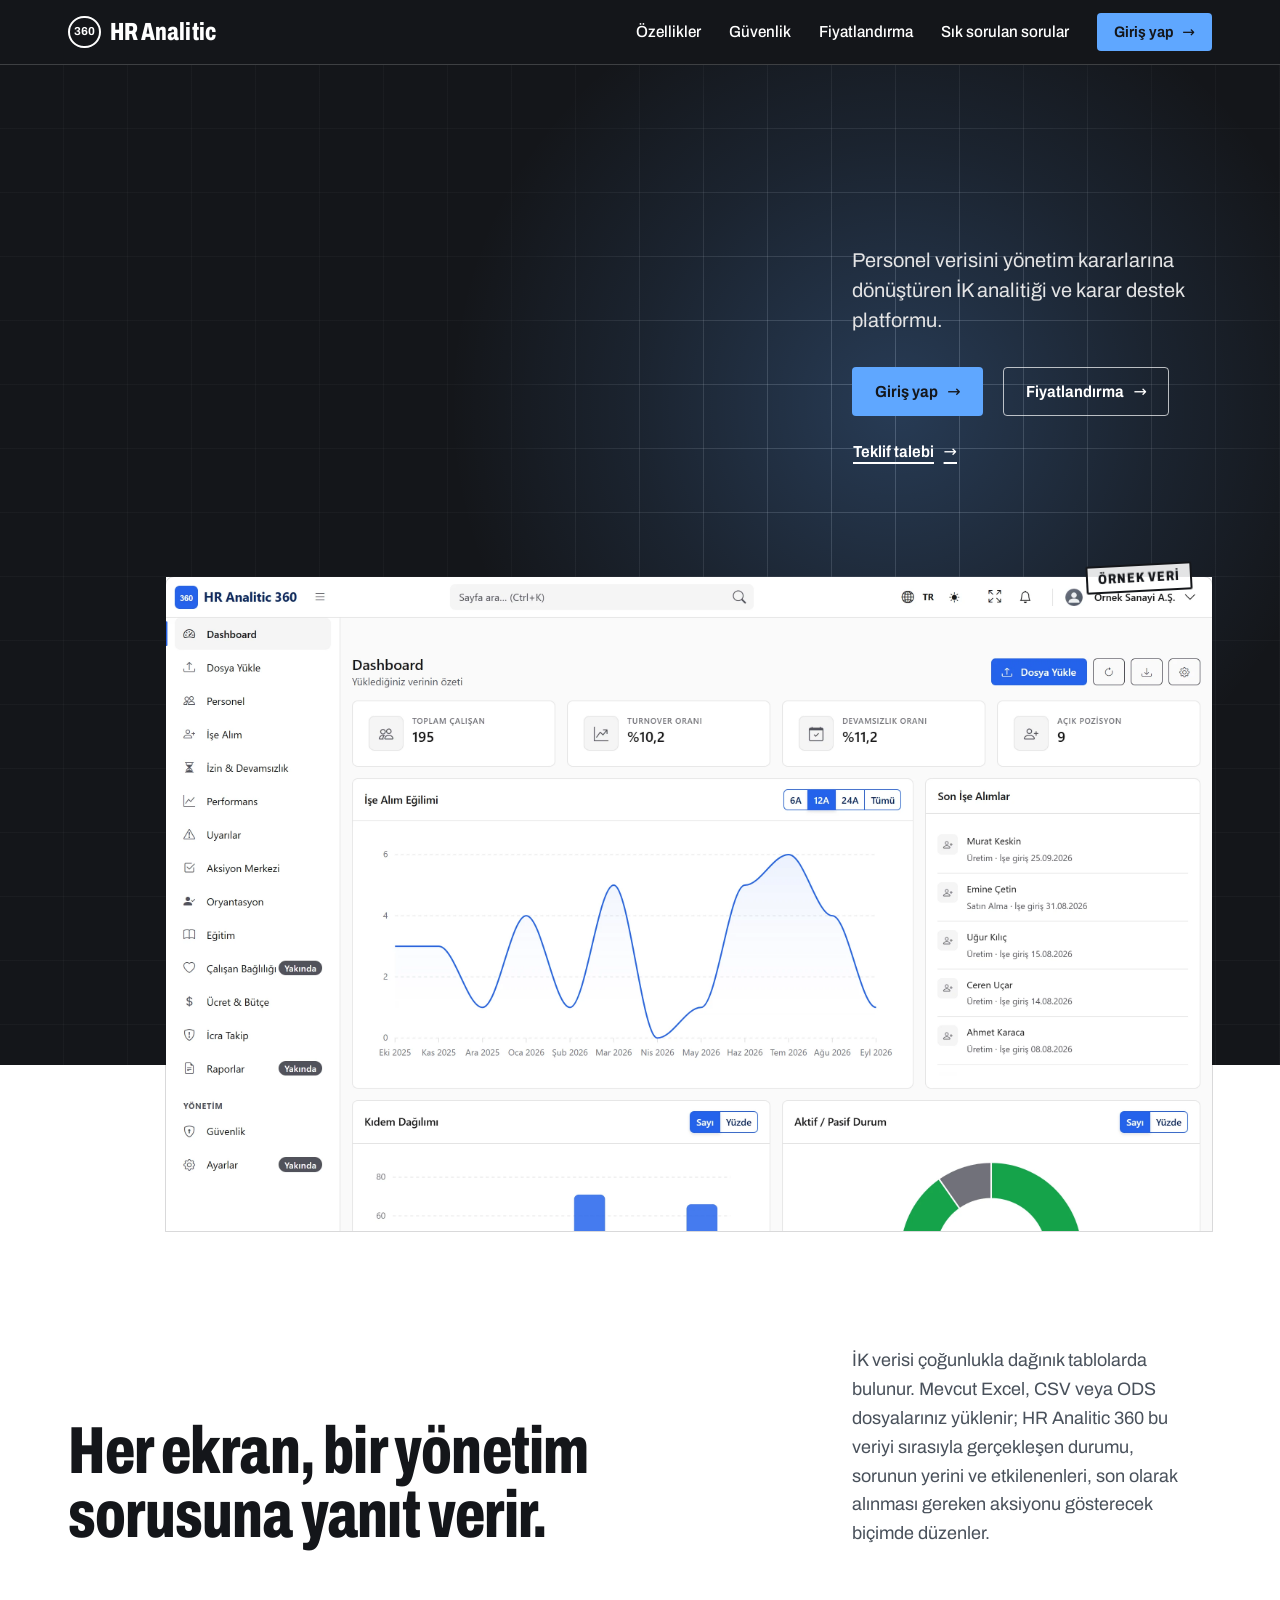
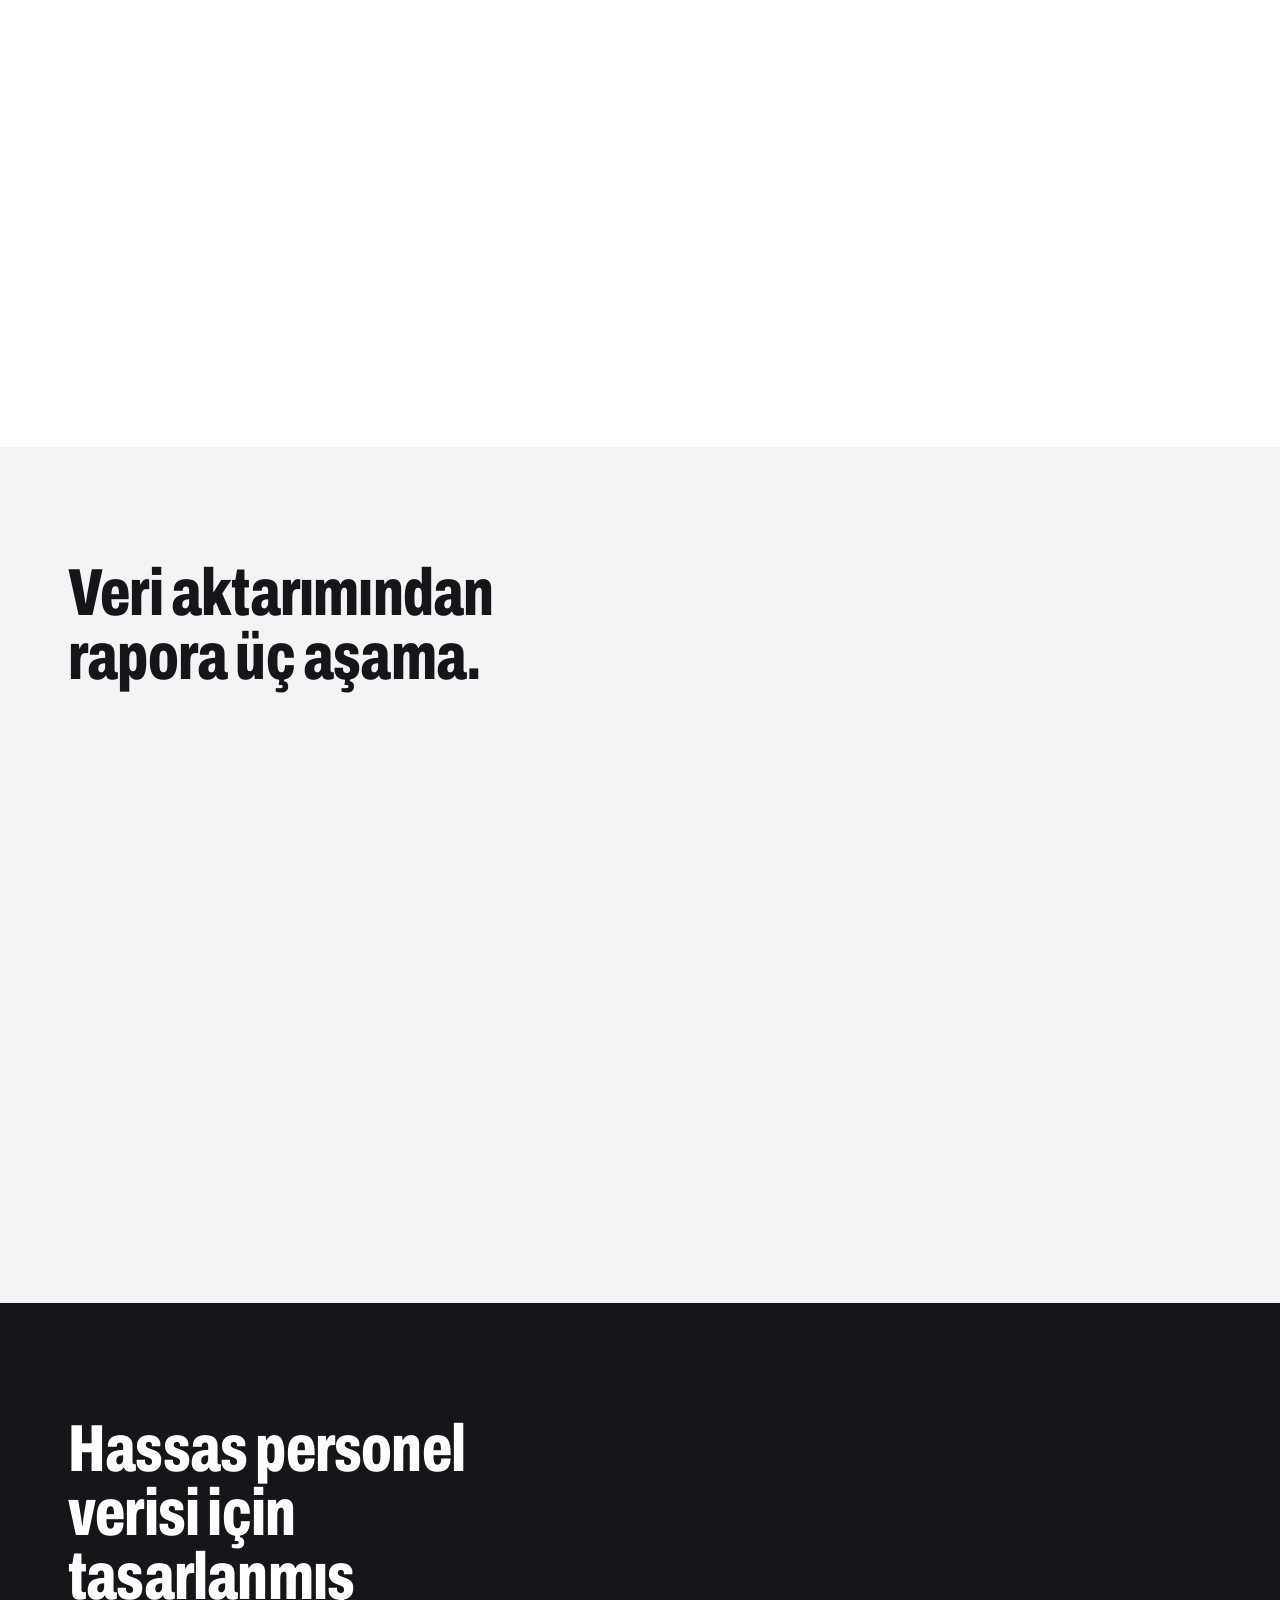
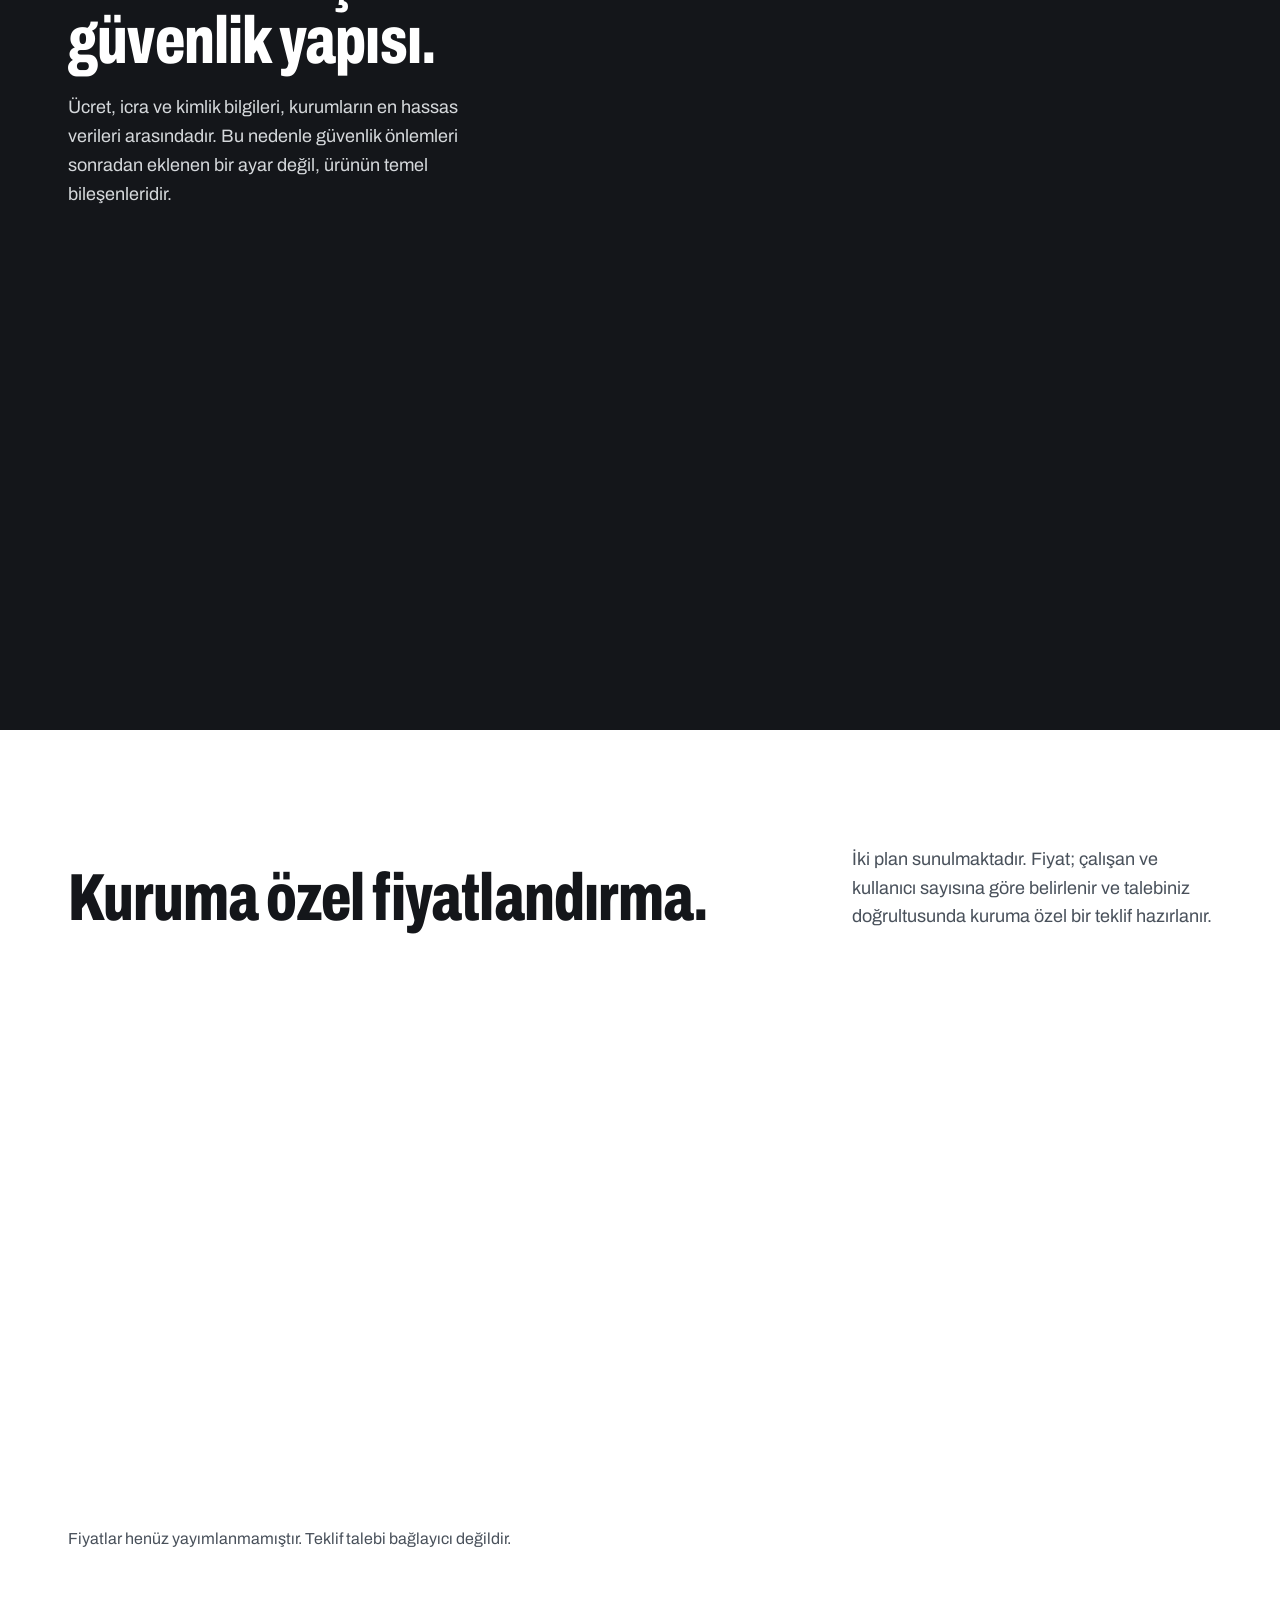
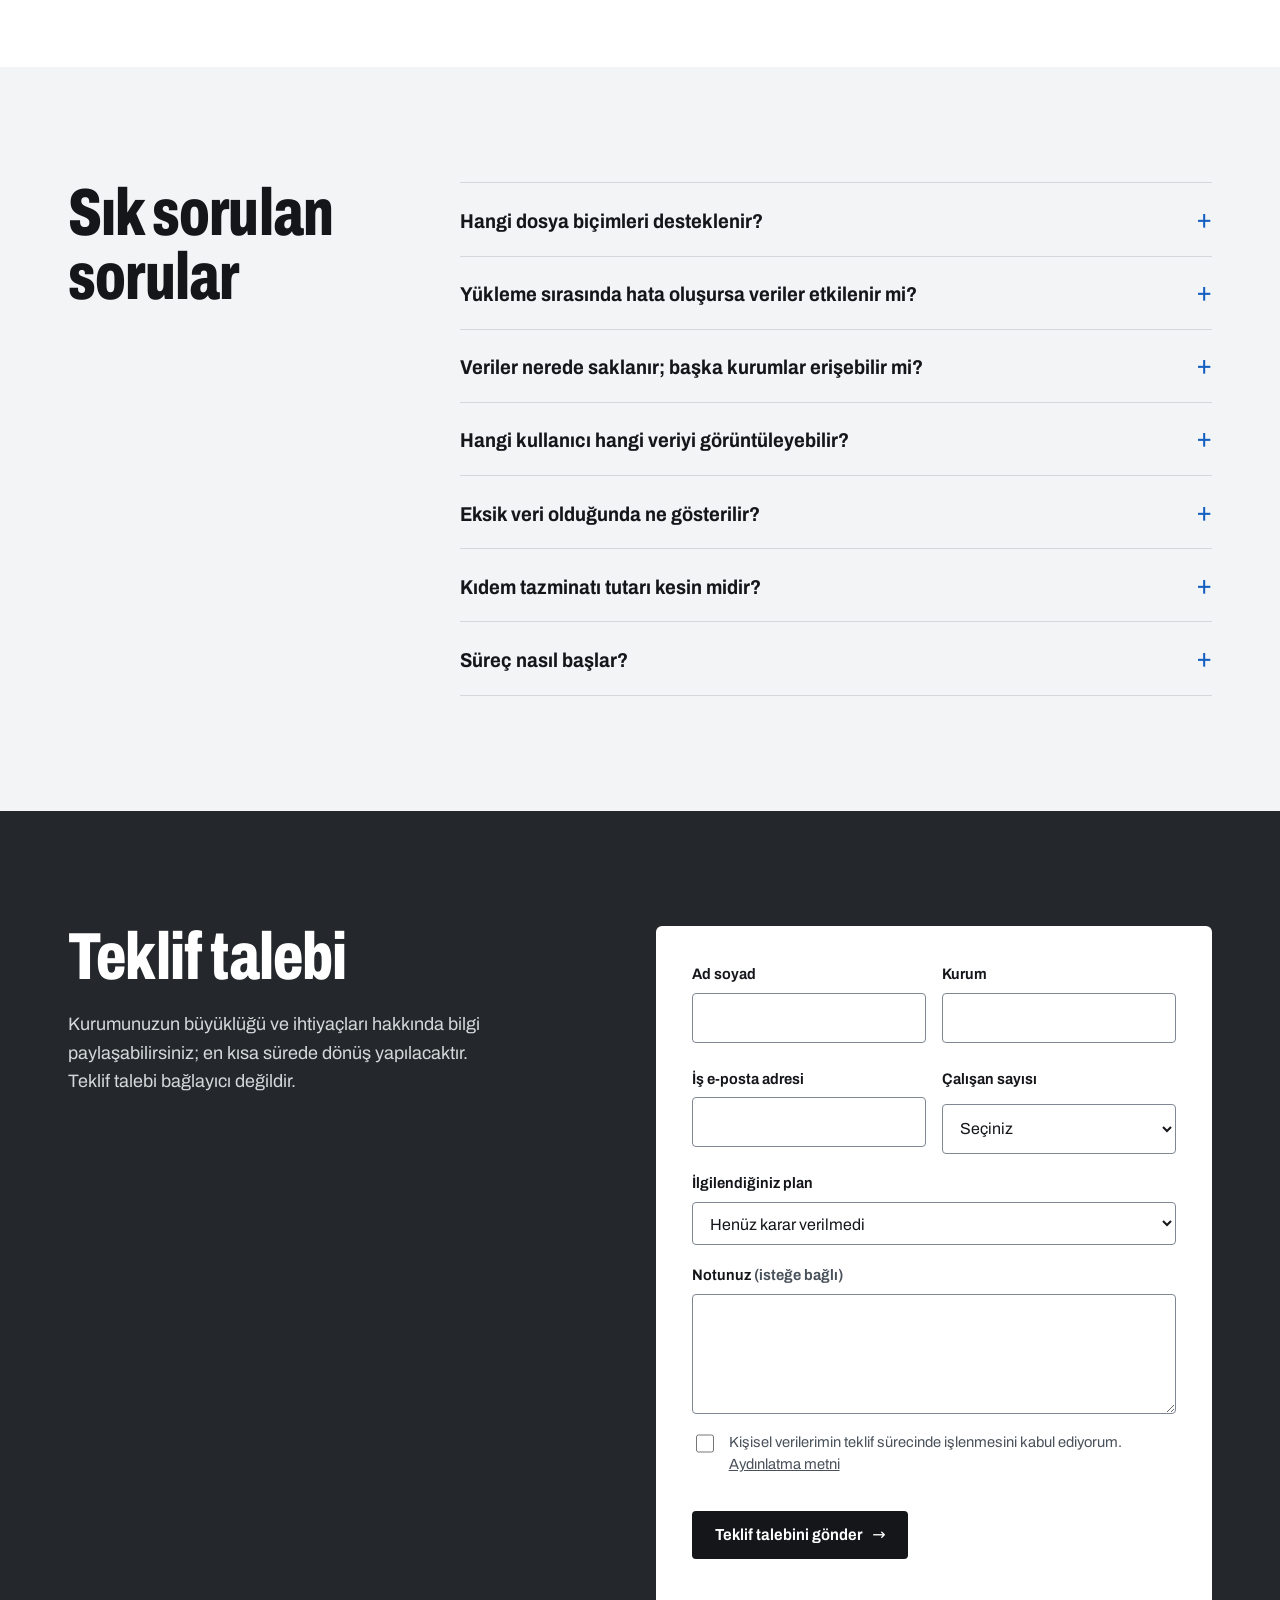
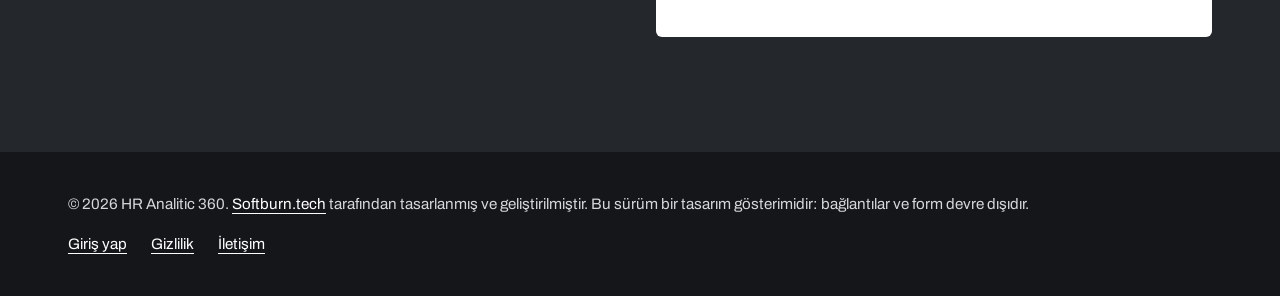
==== index.html @ 42adaefa "HR Analitic 360 landing page — sanitized design demo" ====
<!doctype html>
<html lang="tr">
<head>
<meta charset="utf-8">
<meta name="viewport" content="width=device-width, initial-scale=1">
<meta http-equiv="Content-Security-Policy" content="default-src 'none'; img-src 'self'; font-src 'self'; style-src 'self'; script-src 'self'; connect-src 'none'; form-action 'none'; base-uri 'self'; manifest-src 'self'">
<title>HR Analitic 360 — İK analitiği ve karar destek platformu · Tasarım gösterimi</title>
<meta name="description" content="Personel verisini yönetim kararlarına dönüştüren İK analitiği ve karar destek platformu. Rol bazlı yetkilendirme, denetim kaydı ve Avrupa Birliği'nde veri saklama.">
<meta name="theme-color" content="#14161a">
<meta name="robots" content="noindex">
<link rel="icon" href="favicon.svg" type="image/svg+xml">
<meta property="og:type" content="website">
<meta property="og:locale" content="tr_TR">
<meta property="og:title" content="HR Analitic 360 — İK analitiği ve karar destek platformu">
<meta property="og:description" content="Ne oldu? Sorun nerede? Kimler etkileniyor? Hangi aksiyon? Personel verisi bu dört soruya yanıt veren göstergelere, uyarılara ve aksiyon kayıtlarına dönüşür.">
<meta name="twitter:card" content="summary_large_image">
<link rel="stylesheet" href="css/site.css">
<script src="js/erken.js"></script>
</head>
<body>
<a class="atla" href="#icerik">İçeriğe geç</a>

<header class="ust">
  <div class="kap">
    <a class="marka" href="#" aria-label="HR Analitic 360, sayfanın başı"><span class="marka-halka" aria-hidden="true">360</span>HR Analitic</a>
    <button class="menu-dugme" type="button" aria-expanded="false" aria-controls="menu">Menü</button>
    <nav class="menu" id="menu" aria-label="Ana gezinme">
      <a href="#sorular">Özellikler</a>
      <a href="#guvenlik">Güvenlik</a>
      <a href="#fiyatlandirma">Fiyatlandırma</a>
      <a href="#sss">Sık sorulan sorular</a>
      <a class="dugme dugme--mavi" href="#">Giriş yap</a>
    </nav>
  </div>
</header>

<main id="icerik">

  <section class="kahraman" aria-labelledby="h1">
    <div class="arka" aria-hidden="true"><span class="arka-izgara"></span><span class="arka-izgara-isik"></span><span class="arka-isik"></span></div>
    <div class="kap kahraman-izgara">
      <h1 id="h1">
        <span class="h1-satir">Ne oldu?</span>
        <span class="h1-satir">Sorun nerede?</span>
        <span class="h1-satir">Kimler etkileniyor?</span>
        <span class="h1-satir">Hangi aksiyon?</span>
      </h1>
      <div class="kahraman-yan">
        <p>Personel verisini yönetim kararlarına dönüştüren İK analitiği ve karar destek platformu.</p>
        <div class="dugmeler">
          <a class="dugme dugme--mavi" href="#">Giriş yap</a>
          <a class="dugme dugme--cizgi-beyaz" href="#fiyatlandirma">Fiyatlandırma</a>
          <a class="dugme dugme--duz" href="#iletisim">Teklif talebi</a>
        </div>
      </div>
      <figure class="kahraman-ekran">
        <div class="ekran">
          <span class="damga">Örnek veri</span>
          <picture><source media="(max-width: 700px)" srcset="img/dashboard-icerik.webp" width="2400" height="1520"><img src="img/dashboard.webp" width="2880" height="1800" alt="HR Analitic 360 ana pano: toplam çalışan 195, devir oranı yüzde 10,2, devamsızlık oranı yüzde 11,2, açık pozisyon 9; işe alım eğilimi grafiği ve son işe alımlar." fetchpriority="high"></picture>
        </div>
        <figcaption class="gizli">Ürünün gerçek ekranı, kurgusal bir şirkete ait örnek verilerle.</figcaption>
      </figure>
    </div>
  </section>

  <section class="bolum" id="sorular" aria-labelledby="sorular-baslik">
    <div class="kap">
      <div class="giris-izgara">
        <h2 class="baslik" id="sorular-baslik">Her ekran, bir yönetim sorusuna yanıt verir.</h2>
        <p class="govde soluk">İK verisi çoğunlukla dağınık tablolarda bulunur. Mevcut Excel, CSV veya ODS dosyalarınız yüklenir; HR Analitic 360 bu veriyi sırasıyla gerçekleşen durumu, sorunun yerini ve etkilenenleri, son olarak alınması gereken aksiyonu gösterecek biçimde düzenler.</p>
      </div>

      <article class="soru soru--tam belir">
        <div class="soru-baslik">
          <h3 class="baslik">Ne oldu?</h3>
          <p class="soru-ad">Pano</p>
        </div>
        <p class="govde">Toplam çalışan sayısı, devir hızı, devamsızlık oranı ve açık pozisyonlar tek ekranda izlenir. İşe alım eğilimi, kıdem dağılımı ve aktif–pasif çalışan oranı, yüklenen dosyadan hesaplanır.</p>
        <div class="ekran">
          <span class="damga">Örnek veri</span>
          <img src="img/dashboard-dagilim.webp" width="2400" height="800" alt="Kıdem dağılımı sütun grafiği ve aktif–pasif çalışan oranı halka grafiği." loading="lazy">
        </div>
      </article>

      <article class="soru soru--sag belir">
        <div class="soru-baslik">
          <h3 class="baslik">Sorun nerede?</h3>
          <p class="soru-ad">Uyarılar</p>
        </div>
        <p class="govde">Deneme süresi bitişleri, sözleşme ve çalışma izni tarihleri, eğitim ve sertifika geçerlilikleri, yüksek izin bakiyesi ve yüksek devamsızlık kontrol edilir. Tanımlı eşiği aşan her durum ayrı bir sayaçta gösterilir.</p>
        <div class="ekran">
          <span class="damga">Örnek veri</span>
          <img src="img/uyarilar-kartlar.webp" width="2400" height="660" alt="Uyarı sayaçları: deneme süresi bitişi 30 gün içinde 4 yaklaşan; yüksek devamsızlık 8 eşiği aşan; yüksek izin bakiyesi 1 eşiği aşan." loading="lazy">
        </div>
      </article>

      <article class="soru soru--tam belir">
        <div class="soru-baslik">
          <h3 class="baslik">Kimler etkileniyor?</h3>
          <p class="soru-ad">Uyarı listesi</p>
        </div>
        <p class="govde">Her uyarı; ilgili personel, departman, tarih ve kalan gün bilgisiyle listelenir. Böylece sorun, genel bir orandan çıkarılarak sorumluluk atanabilen somut bir kayda dönüşür.</p>
        <div class="ekran">
          <span class="damga">Örnek veri</span>
          <img src="img/uyarilar-liste.webp" width="2400" height="904" alt="Uyarı listesi: personel, departman, tarih ve kalan gün; her satırda Aksiyon oluştur düğmesi." loading="lazy">
        </div>
      </article>

      <article class="soru soru--sol belir">
        <div class="soru-baslik">
          <h3 class="baslik">Hangi aksiyon?</h3>
          <p class="soru-ad">Aksiyon Merkezi</p>
        </div>
        <p class="govde">Uyarılardan aksiyon kaydı oluşturulur; sorumlu, termin ve durum atanır. Kayıtlar silinmez, kapanış notuyla tamamlanır; böylece her karar izlenebilir kalır.</p>
        <div class="ekran">
          <span class="damga">Örnek veri</span>
          <img src="img/aksiyonlar-icerik.webp" width="2400" height="1120" alt="Aksiyon Merkezi: sorumlusu ve termini belirlenmiş aksiyonlar; Başla, Kapat ve Düzenle düğmeleri." loading="lazy">
        </div>
      </article>

      <div class="digerler">
        <article class="diger belir">
          <div class="ekran">
            <span class="damga">Örnek veri</span>
            <img src="img/ise-alim-dar.webp" width="1640" height="1320" alt="İşe Alım ekranı: açık pozisyonlar, departman, lokasyon, talep tarihi, kişi sayısı ve durum." loading="lazy">
          </div>
          <h3 class="baslik">İşe alım</h3>
          <p class="govde">Açık pozisyonlar, talep tarihleri ve durumları ile kaynaklara göre aday dönüşüm oranları izlenir.</p>
        </article>
        <article class="diger belir">
          <div class="ekran">
            <span class="damga">Örnek veri</span>
            <img src="img/butce-dar.webp" width="1640" height="1600" alt="Ücret ve Bütçe ekranı: kapsanan personel, toplam brüt ücret, toplam işveren maliyeti ve ortalama brüt ücret; departman kırılımı." loading="lazy">
          </div>
          <h3 class="baslik">Ücret ve bütçe</h3>
          <p class="govde">Toplam brüt ücret, işveren maliyeti ve departman kırılımı raporlanır. Kıdem tazminatı yükümlülüğü, kullanıcı tarafından girilen tavana göre hesaplanır; sistem bu değeri kendiliğinden varsaymaz. Erişim yalnızca yetkili rollere açıktır.</p>
        </article>
      </div>
      <p class="liste-satir liste-satir--alt belir">İzin ve devamsızlık, performans, oryantasyon, eğitim ve icra takibi modülleri de aynı veri kümesini kullanır.</p>
    </div>
  </section>

  <section class="bolum bolum--yuzey" aria-labelledby="adimlar-baslik">
    <div class="kap">
      <div class="giris-izgara">
        <h2 class="baslik" id="adimlar-baslik">Veri aktarımından rapora üç aşama.</h2>
      </div>
      <ol class="adimlar">
        <li class="adim belir"><h3>Yükleme</h3><p>Excel, CSV veya ODS biçimindeki personel dosyası yüklenir. Sütun adlarının ürün şablonuyla birebir aynı olması gerekmez.</p></li>
        <li class="adim belir"><h3>Eşleştirme</h3><p>Tanınmayan sütunlar bir kez eşleştirilir. Eşleştirme kaydedilir ve sonraki yüklemelerde otomatik olarak uygulanır.</p></li>
        <li class="adim belir"><h3>Raporlama</h3><p>Göstergeler, uyarılar ve aksiyon listesi oluşur. Eksik veri tahmin edilmez; ilgili alanda “Veri yetersiz” ifadesi görüntülenir.</p></li>
      </ol>
      <p class="soz belir"><strong>Veri bütünlüğü.</strong> Okunamayan hiçbir değer sessizce atılmaz; tümü yükleme raporunda listelenir. Kayıt tek işlemde yapılır; bir hata oluşursa mevcut veri değişmeden kalır.</p>
    </div>
  </section>

  <section class="bolum bolum--koyu" id="guvenlik" aria-labelledby="guvenlik-baslik">
    <div class="kap guvenlik-izgara">
      <div class="metin">
        <h2 class="baslik" id="guvenlik-baslik">Hassas personel verisi için tasarlanmış güvenlik yapısı.</h2>
        <p>Ücret, icra ve kimlik bilgileri, kurumların en hassas verileri arasındadır. Bu nedenle güvenlik önlemleri sonradan eklenen bir ayar değil, ürünün temel bileşenleridir.</p>
      </div>
      <dl class="ozellikler">
        <div class="ozellik belir"><dt>İki aşamalı doğrulama</dt><dd>Kurumsal planda zorunludur; oturum açma işlemi yalnızca parola ile tamamlanamaz.</dd></div>
        <div class="ozellik belir"><dt>Rol bazlı yetkilendirme</dt><dd>Sahip, İK Uzmanı, Bordro, Eğitim ve Özet rolleri tanımlıdır. Ücret ve icra bilgileri yalnızca yetkili rollere gösterilir.</dd></div>
        <div class="ozellik belir"><dt>Denetim kaydı</dt><dd>Hangi kullanıcının hangi veriyi ne zaman görüntülediği veya değiştirdiği kaydedilir. Kayıt yazılamıyorsa veri erişimi sağlanmaz.</dd></div>
        <div class="ozellik belir"><dt>Hassas alanların şifrelenmesi</dt><dd>TC kimlik numarası, telefon, e-posta, özel durum ve çıkış nedeni alanları AES-256 ile şifrelenerek saklanır.</dd></div>
        <div class="ozellik belir"><dt>Kurumlar arası yalıtım</dt><dd>Veritabanı, satır düzeyinde erişim denetimi uygular; her kurum yalnızca kendi verisine erişebilir.</dd></div>
        <div class="ozellik belir"><dt>Oturum yönetimi</dt><dd>Etkin olmayan oturumlar otomatik olarak kapatılır (Kurumsal planda 30 dakika). Açık oturumlar kullanıcı tarafından görüntülenebilir ve sonlandırılabilir.</dd></div>
        <div class="ozellik belir"><dt>Veri konumu</dt><dd>Veriler Avrupa Birliği sınırları içinde, İrlanda’daki bir veri merkezinde saklanır.</dd></div>
      </dl>
    </div>
  </section>

  <section class="bolum" id="fiyatlandirma" aria-labelledby="fiyat-baslik">
    <div class="kap">
      <div class="giris-izgara">
        <h2 class="baslik" id="fiyat-baslik">Kuruma özel fiyatlandırma.</h2>
        <p class="govde soluk">İki plan sunulmaktadır. Fiyat; çalışan ve kullanıcı sayısına göre belirlenir ve talebiniz doğrultusunda kuruma özel bir teklif hazırlanır.</p>
      </div>
      <div class="planlar">
        <article class="plan plan--solo belir">
          <h3>Solo</h3>
          <p class="plan-not">Tek İK uzmanı ve küçük ekipler için.</p>
          <ul class="plan-liste">
            <li>Tüm analiz ekranları ve erken uyarılar</li>
            <li>Excel, CSV ve ODS ile veri yükleme; sütun eşleştirmelerinin hatırlanması</li>
            <li>Aksiyon Merkezi</li>
            <li>Rol ayrımı gerektirmeyen küçük ekipler için basit kurulum</li>
          </ul>
          <a class="dugme dugme--cizgi" href="#iletisim" data-plan="Solo">Solo için teklif talebi</a>
        </article>
        <article class="plan plan--kurumsal belir">
          <h3>Kurumsal</h3>
          <p class="plan-not">Yetkilendirme ve denetim gerektiren kurumlar için.</p>
          <ul class="plan-liste">
            <li>Solo plandaki tüm özellikler</li>
            <li>Zorunlu iki aşamalı doğrulama</li>
            <li>Rol bazlı erişim; ücret ve icra verilerinin yalnızca yetkili rollere açılması</li>
            <li>Denetim kaydının görüntülenmesi ve saklanması</li>
            <li>Kısa oturum süresi: 30 dakika işlem yapılmazsa oturum kapanır</li>
          </ul>
          <p class="plan-ayrim">Hassas verilerle çalışan İK, bordro ve yönetim ekipleri için önerilir.</p>
          <a class="dugme dugme--mavi" href="#iletisim" data-plan="Kurumsal">Kurumsal için teklif talebi</a>
        </article>
      </div>
      <p class="fiyat-not">Fiyatlar henüz yayımlanmamıştır. Teklif talebi bağlayıcı değildir.</p>
    </div>
  </section>

  <section class="bolum bolum--yuzey bolum--sss" id="sss" aria-labelledby="sss-baslik">
    <div class="kap">
      <div class="giris-izgara">
        <h2 class="baslik" id="sss-baslik">Sık sorulan sorular</h2>
      </div>
      <div class="sss">
        <details><summary>Hangi dosya biçimleri desteklenir?</summary><div><p>Excel (.xlsx, .xls), CSV ve ODS biçimleri desteklenir. Sütun adları ürün şablonundan farklı olabilir; tanınmayan sütunlar eşleştirme ekranında bir kez bağlanır ve sonraki yüklemelerde hatırlanır.</p></div></details>
        <details><summary>Yükleme sırasında hata oluşursa veriler etkilenir mi?</summary><div><p>Hayır. Kayıt tek işlemde yapılır; hata oluşursa kurumunuzun mevcut verisi değişmeden kalır. Okunamayan veya hatalı değerler sessizce atılmaz, yükleme raporunda listelenir.</p></div></details>
        <details><summary>Veriler nerede saklanır; başka kurumlar erişebilir mi?</summary><div><p>Veriler Avrupa Birliği’nde, İrlanda’daki bir veri merkezinde saklanır. Veritabanı satır düzeyinde erişim denetimi uygular; her kurum yalnızca kendi kayıtlarına erişebilir.</p></div></details>
        <details><summary>Hangi kullanıcı hangi veriyi görüntüleyebilir?</summary><div><p>Sahip, İK Uzmanı, Bordro, Eğitim ve Özet olmak üzere beş rol tanımlıdır. Ücret ve icra gibi hassas veriler yalnızca yetkili rollere gösterilir. Her görüntüleme ve değişiklik denetim kaydına işlenir.</p></div></details>
        <details><summary>Eksik veri olduğunda ne gösterilir?</summary><div><p>“Veri yetersiz” ifadesi gösterilir. Eksik değerler tahmin edilmez ve sıfır olarak hesaplanmaz; dışarıda kalan kayıtlar ekranda belirtilir.</p></div></details>
        <details><summary>Kıdem tazminatı tutarı kesin midir?</summary><div><p>Hayır. Ücret ve Bütçe ekranındaki kıdem tazminatı yükümlülüğü, kullanıcı tarafından girilen tavana göre hesaplanan potansiyel bir üst sınırdır; gerçek ödeme, ayrılma nedenine bağlıdır. Kesin hesaplama için mali müşavirinize danışılmalıdır.</p></div></details>
        <details><summary>Süreç nasıl başlar?</summary><div><p>Aşağıdaki teklif talebi formu doldurulur ve tarafınıza dönüş yapılır. Mevcut hesabı olan kullanıcılar, sağ üstteki “Giriş yap” bağlantısını kullanabilir.</p></div></details>
      </div>
    </div>
  </section>

  <section class="bolum bolum--iletisim" id="iletisim" aria-labelledby="iletisim-baslik">
    <div class="kap iletisim-izgara">
      <div class="metin">
        <h2 class="baslik" id="iletisim-baslik">Teklif talebi</h2>
        <p>Kurumunuzun büyüklüğü ve ihtiyaçları hakkında bilgi paylaşabilirsiniz; en kısa sürede dönüş yapılacaktır. Teklif talebi bağlayıcı değildir.</p>
      </div>
      <form class="form" id="form" action="#" method="POST" novalidate>
        <div class="alan"><label for="ad">Ad soyad</label><input id="ad" name="Ad soyad" autocomplete="name" required><span class="hata" id="ad-hata" role="alert"></span></div>
        <div class="alan"><label for="sirket">Kurum</label><input id="sirket" name="Kurum" autocomplete="organization" required><span class="hata" id="sirket-hata" role="alert"></span></div>
        <div class="alan"><label for="eposta">İş e-posta adresi</label><input id="eposta" name="E-posta" type="email" autocomplete="email" required><span class="hata" id="eposta-hata" role="alert"></span></div>
        <div class="alan"><label for="sayi">Çalışan sayısı</label>
          <select id="sayi" name="Çalışan sayısı"><option value="">Seçiniz</option><option>1–50</option><option>51–200</option><option>201–500</option><option>500’den fazla</option></select></div>
        <div class="alan alan--tam"><label for="plan">İlgilendiğiniz plan</label>
          <select id="plan" name="Plan"><option>Henüz karar verilmedi</option><option>Solo</option><option>Kurumsal</option></select></div>
        <div class="alan alan--tam"><label for="mesaj">Notunuz <span class="soluk">(isteğe bağlı)</span></label><textarea id="mesaj" name="Not" maxlength="1500"></textarea></div>
        <div class="sahte" aria-hidden="true"><label>Bu alanı boş bırakınız <input name="_honey" tabindex="-1" autocomplete="off"></label></div>
        <label class="onay"><input type="checkbox" id="onay" required><span>Kişisel verilerimin teklif sürecinde işlenmesini kabul ediyorum. <a href="#">Aydınlatma metni</a></span></label>
        <span class="hata hata--tam" id="onay-hata" role="alert"></span>
        <button class="dugme dugme--koyu" type="submit" id="gonder">Teklif talebini gönder</button>
        <p class="form-durum" id="form-durum" role="status" aria-live="polite"></p>
      </form>
    </div>
  </section>
</main>

<footer class="alt">
  <div class="kap">
    <p>© 2026 HR Analitic 360. <a href="https://softburn.tech">Softburn.tech</a> tarafından tasarlanmış ve geliştirilmiştir. Bu sürüm bir tasarım gösterimidir: bağlantılar ve form devre dışıdır.</p>
    <ul>
      <li><a href="#">Giriş yap</a></li>
      <li><a href="#">Gizlilik</a></li>
      <li><a href="#iletisim">İletişim</a></li>
    </ul>
  </div>
</footer>

<script src="js/site.js"></script>
</body>
</html>
---- css/site.css ----
/* HR Analitic 360 — tanıtım sayfası. Tek yazı tipi ailesi (Archivo, genişlik ekseniyle), mühür şarabı + saf beyaz + mürekkep. */

@font-face {
  font-family: 'Archivo';
  src: url('../fonts/archivo-latin-ext-wdth-normal.woff2') format('woff2');
  font-weight: 100 900; font-stretch: 62% 125%; font-display: swap;
  unicode-range: U+0100-02BA, U+02BD-02C5, U+02C7-02CC, U+02CE-02D7, U+02DD-02FF, U+0304, U+0308, U+0329, U+1D00-1DBF, U+1E00-1E9F, U+1EF2-1EFF, U+2020, U+20A0-20AB, U+20AD-20C0, U+2113, U+2C60-2C7F, U+A720-A7FF;
}
@font-face {
  font-family: 'Archivo';
  src: url('../fonts/archivo-latin-wdth-normal.woff2') format('woff2');
  font-weight: 100 900; font-stretch: 62% 125%; font-display: swap;
  unicode-range: U+0000-00FF, U+0131, U+0152-0153, U+02BB-02BC, U+02C6, U+02DA, U+02DC, U+0304, U+0308, U+0329, U+2000-206F, U+20AC, U+2122, U+2191, U+2193, U+2212, U+2215, U+FEFF, U+FFFD;
}

:root {
  --beyaz: oklch(1 0 0);
  --yuzey: oklch(0.965 0.004 255);
  --cizgi: oklch(0.88 0.008 255);
  --murekkep: oklch(0.2 0.008 260);
  --murekkep-2: oklch(0.27 0.01 260);
  --soluk: oklch(0.43 0.02 255);
  --acik: oklch(0.88 0.006 260);
  --mavi: oklch(0.72 0.15 255);
  --mavi-ac: oklch(0.78 0.13 255);
  --mavi-koyu: oklch(0.5 0.17 258);
  --odak: oklch(0.52 0.17 258);
  --kap: 1240px;
  --bosluk: clamp(1.25rem, 4vw, 3rem);
  --kolay: cubic-bezier(0.22, 1, 0.36, 1);
  --z-ust: 20;
  font-size: 100%;
}

*, *::before, *::after { box-sizing: border-box; }
html { scroll-behavior: smooth; scroll-padding-top: 5rem; -webkit-text-size-adjust: 100%; }
body {
  margin: 0; background: var(--beyaz); color: var(--murekkep);
  font-family: 'Archivo', system-ui, -apple-system, 'Segoe UI', sans-serif; font-size: 1.125rem; line-height: 1.6; font-stretch: 100%;
  text-rendering: optimizeLegibility; -webkit-font-smoothing: antialiased; font-variant-numeric: tabular-nums;
}
img { display: block; max-width: 100%; height: auto; }
a { color: inherit; }
h1, h2, h3, p, ul, ol, dl, dd, figure { margin: 0; }
ul, ol { padding: 0; list-style: none; }
.ust, .kahraman, .bolum--koyu, .bolum--iletisim, .alt { --odak: var(--mavi); }
:focus-visible { outline: 3px solid var(--odak); outline-offset: 3px; border-radius: 2px; }

.kap { width: 100%; max-width: var(--kap); margin-inline: auto; padding-inline: var(--bosluk); }
.atla { position: absolute; left: -999px; top: 0; background: var(--beyaz); color: var(--murekkep); padding: .75rem 1rem; z-index: 100; }
.atla:focus { left: var(--bosluk); top: .5rem; }
.gizli { position: absolute; width: 1px; height: 1px; overflow: hidden; clip-path: inset(50%); white-space: nowrap; }

/* ---- Başlıklar: genişlik ekseni ile ölçülü ---- */
.baslik { font-weight: 800; font-stretch: 70%; line-height: 0.96; letter-spacing: -0.012em; text-wrap: balance; }
h2.baslik { font-size: clamp(2.4rem, 5.2vw, 4.4rem); }
h3.baslik { font-size: clamp(1.9rem, 3.2vw, 2.6rem); font-stretch: 74%; line-height: 1; }
.govde { max-width: 62ch; text-wrap: pretty; }
.soluk { color: var(--soluk); }

/* ---- Düğmeler ---- */
.dugme {
  display: inline-flex; align-items: center; gap: .6rem; padding: .85rem 1.35rem; border: 1.5px solid transparent; border-radius: 4px;
  font: inherit; font-size: 1rem; font-weight: 650; font-stretch: 92%; line-height: 1.2; text-decoration: none; cursor: pointer;
  transition: background-color .18s var(--kolay), color .18s var(--kolay), border-color .18s var(--kolay), transform .12s var(--kolay);
}
.dugme::after { content: '→'; font-weight: 500; transition: transform .2s var(--kolay); }
.dugme:hover::after { transform: translateX(3px); }
.dugme:active { transform: translateY(1px) scale(.985); }
.dugme--mavi { background: var(--mavi); color: var(--murekkep); }
.dugme--mavi:hover { background: var(--mavi-ac); }
.dugme--cizgi-beyaz { border-color: color-mix(in oklab, var(--beyaz) 70%, transparent); color: var(--beyaz); }
.dugme--cizgi-beyaz:hover { background: color-mix(in oklab, var(--beyaz) 14%, transparent); border-color: var(--beyaz); }
.dugme--koyu { background: var(--murekkep); color: var(--beyaz); }
.dugme--koyu:hover { background: var(--murekkep-2); }
.dugme--cizgi { border-color: var(--murekkep); color: var(--murekkep); }
.dugme--cizgi:hover { background: var(--murekkep); color: var(--beyaz); }
.dugme[disabled] { opacity: .6; cursor: progress; }
.baglanti { font-weight: 600; text-underline-offset: .25em; text-decoration-thickness: 1.5px; }

/* ---- Üst bant ---- */
.ust { position: sticky; top: 0; z-index: var(--z-ust); background: var(--murekkep); color: var(--beyaz); border-bottom: 1px solid color-mix(in oklab, var(--beyaz) 18%, transparent); }
.ust .kap { display: flex; align-items: center; justify-content: space-between; gap: 1.5rem; min-height: 4rem; }
.marka { display: inline-flex; align-items: center; gap: .55rem; text-decoration: none; font-weight: 800; font-stretch: 72%; font-size: 1.55rem; letter-spacing: .005em; line-height: 1; }
.marka-halka { display: inline-grid; place-items: center; width: 2.05rem; height: 2.05rem; border: 2px solid currentColor; border-radius: 50%; font-size: .72rem; font-stretch: 100%; font-weight: 700; letter-spacing: 0; }
.menu { display: flex; align-items: center; gap: 1.75rem; }
.menu a:not(.dugme) { text-decoration: none; font-size: 1rem; font-weight: 500; font-stretch: 94%; padding-block: .4rem; background: linear-gradient(currentColor, currentColor) left bottom / 0 1.5px no-repeat; transition: background-size .25s var(--kolay); }
.menu a:not(.dugme):hover { background-size: 100% 1.5px; }
.menu .dugme { padding: .55rem 1rem; font-size: .95rem; }
.menu-dugme { display: none; background: none; border: 1.5px solid color-mix(in oklab, var(--beyaz) 60%, transparent); color: inherit; border-radius: 4px; padding: .5rem .85rem; font: inherit; font-size: .95rem; font-weight: 600; cursor: pointer; }

/* ---- Kahraman alan ---- */
.kahraman { position: relative; background: var(--murekkep); color: var(--beyaz); padding-top: clamp(4.5rem, 10vw, 9rem); }
.kahraman > .kap { position: relative; z-index: 1; }
.kahraman-izgara { display: grid; grid-template-columns: repeat(12, minmax(0, 1fr)); column-gap: 2rem; row-gap: clamp(3.5rem, 7vw, 6rem); align-items: end; }
.kahraman h1 { grid-column: 1 / span 8; font-weight: 800; line-height: .96; letter-spacing: -0.015em; font-size: clamp(2.5rem, 6vw, 5.4rem); }
.h1-satir { display: block; color: var(--acik); white-space: nowrap; }
.h1-satir:nth-child(1) { font-stretch: 64%; }
.h1-satir:nth-child(2) { font-stretch: 74%; }
.h1-satir:nth-child(3) { font-stretch: 86%; }
.h1-satir:nth-child(4) { font-stretch: 104%; color: var(--mavi); }
.kahraman-yan { grid-column: 9 / span 4; display: grid; gap: 2rem; padding-bottom: .75rem; }
.kahraman-yan p { font-size: 1.25rem; line-height: 1.5; color: color-mix(in oklab, var(--beyaz) 90%, var(--murekkep)); }
.dugmeler { display: flex; flex-wrap: wrap; align-items: center; gap: .75rem 1.25rem; }
.dugme--duz { padding-inline: 0; border-color: transparent; color: var(--beyaz); text-decoration: underline; text-decoration-thickness: 1.5px; text-underline-offset: .3em; }
.dugme--duz:hover { color: var(--mavi-ac); }

.ekran { position: relative; background: var(--beyaz); border-radius: 6px; outline: 1px solid color-mix(in oklab, var(--murekkep) 16%, transparent); }
.ekran img { width: 100%; border-radius: inherit; }
.damga {
  position: absolute; top: -.85rem; right: 1.25rem; z-index: 2; padding: .2rem .6rem; border: 2px solid var(--murekkep); color: var(--murekkep); background: color-mix(in oklab, var(--beyaz) 88%, transparent);
  font-weight: 800; font-stretch: 78%; font-size: .85rem; letter-spacing: .08em; text-transform: uppercase; line-height: 1.3; transform: rotate(-3deg); border-radius: 2px;
}
.kahraman-ekran { grid-column: 2 / span 11; margin-bottom: clamp(-11rem, -13vw, -4rem); position: relative; z-index: 1; }
.kahraman-ekran .ekran { border-radius: 8px 8px 0 0; outline-offset: 0; }
.kahraman + .bolum { padding-top: calc(clamp(4rem, 9vw, 8rem) + clamp(4rem, 13vw, 11rem)); }


/* ---- Kahraman arka planı: fareyi gecikmeli izleyen yumuşak ışık ve altında beliren ince ızgara ---- */
.arka { position: absolute; inset: 0; overflow: hidden; pointer-events: none; --x: 70%; --y: 32%; }
.arka span { position: absolute; inset: 0; }
.arka-izgara, .arka-izgara-isik { background-image: linear-gradient(oklch(1 0 0 / var(--a)) 1px, transparent 1px), linear-gradient(90deg, oklch(1 0 0 / var(--a)) 1px, transparent 1px); background-size: 64px 64px; background-position: -1px -1px; }
.arka-izgara { --a: .03; }
.arka-izgara-isik { --a: .2; -webkit-mask-image: radial-gradient(circle 400px at var(--x) var(--y), #000 0, transparent 100%); mask-image: radial-gradient(circle 400px at var(--x) var(--y), #000 0, transparent 100%); }
.arka-isik { background: radial-gradient(circle 620px at var(--x) var(--y), color-mix(in oklab, var(--mavi) 26%, transparent) 0, color-mix(in oklab, var(--mavi) 9.5%, transparent) 42%, transparent 72%); }

/* ---- Bölümler ---- */
.bolum { padding-block: clamp(4rem, 9vw, 8rem); }
.bolum--yuzey { background: var(--yuzey); }
.bolum--koyu { background: var(--murekkep); color: var(--beyaz); }
.bolum--iletisim { background: var(--murekkep-2); color: var(--beyaz); }
.giris-izgara { display: grid; grid-template-columns: repeat(12, minmax(0, 1fr)); column-gap: 2rem; row-gap: 1.5rem; align-items: end; margin-bottom: clamp(2.5rem, 6vw, 5rem); }
.giris-izgara h2 { grid-column: 1 / span 7; }
.giris-izgara .govde { grid-column: 9 / span 4; }

/* Dört soru: üstte soru ve metin, altta geniş ekran; her bölümde ekranın konumu değişir */
.soru { display: grid; grid-template-columns: repeat(12, minmax(0, 1fr)); column-gap: 2rem; row-gap: clamp(1.5rem, 3vw, 2.5rem); align-items: end; padding-block: clamp(2.5rem, 6vw, 5rem); border-top: 1px solid var(--cizgi); }
.soru:first-of-type { border-top: 0; padding-top: 0; }
.soru-baslik { grid-column: 1 / span 5; display: grid; gap: .6rem; }
.soru-baslik h3 { color: var(--murekkep); font-size: clamp(2.2rem, 4.4vw, 3.6rem); }
.soru-ad { font-size: .95rem; font-weight: 700; font-stretch: 90%; color: var(--mavi-koyu); }
.soru > .govde { grid-column: 7 / span 6; }
.soru .ekran { grid-row: 2; }
.soru--tam .ekran { grid-column: 1 / -1; }
.soru--sag .ekran { grid-column: 4 / -1; }
.soru--sol .ekran { grid-column: 1 / span 9; }

.digerler { display: grid; grid-template-columns: repeat(12, minmax(0, 1fr)); column-gap: 2rem; row-gap: 2.5rem; margin-top: clamp(3rem, 7vw, 6rem); }
.diger { display: grid; gap: 1.25rem; align-content: start; }
.diger:nth-child(1) { grid-column: 1 / span 6; }
.diger:nth-child(2) { grid-column: 7 / span 6; margin-top: clamp(2rem, 7vw, 6rem); }
.diger h3 { color: var(--murekkep); }
.liste-satir--alt { margin-top: 2.5rem; }
.hata--tam { grid-column: 1 / -1; }
.liste-satir { font-size: 1rem; color: var(--soluk); max-width: 62ch; }

/* Adımlar: gerçek bir sıra */
.adimlar { display: grid; grid-template-columns: repeat(3, minmax(0, 1fr)); column-gap: 2.5rem; row-gap: 2.5rem; counter-reset: adim; }
.adim { border-top: 2px solid var(--murekkep); padding-top: 1rem; display: grid; gap: .6rem; align-content: start; }
.adim::before { counter-increment: adim; content: counter(adim); font-weight: 800; font-stretch: 62%; font-size: clamp(3.5rem, 7vw, 5.5rem); line-height: .9; color: var(--mavi-koyu); }
.adim h3 { font-size: 1.5rem; font-weight: 750; font-stretch: 88%; line-height: 1.15; }
.adim p { color: var(--soluk); max-width: 34ch; }
.soz { margin-top: clamp(2.5rem, 6vw, 4.5rem); max-width: 62ch; font-size: 1.25rem; line-height: 1.5; font-weight: 500; font-stretch: 96%; }
.soz strong { font-weight: 750; }

/* Güvenlik */
.guvenlik-izgara { display: grid; grid-template-columns: repeat(12, minmax(0, 1fr)); column-gap: 2rem; row-gap: 2.5rem; }
.guvenlik-izgara .metin { grid-column: 1 / span 5; align-self: start; position: sticky; top: 6rem; display: grid; gap: 1.25rem; }
.guvenlik-izgara .metin p { color: var(--acik); max-width: 44ch; }
.ozellikler { grid-column: 7 / span 6; display: grid; }
.ozellik { display: grid; grid-template-columns: minmax(0, 11rem) minmax(0, 1fr); column-gap: 1.5rem; padding-block: 1.25rem; border-top: 1px solid color-mix(in oklab, var(--beyaz) 24%, transparent); }
.ozellik:last-child { border-bottom: 1px solid color-mix(in oklab, var(--beyaz) 24%, transparent); }
.ozellik dt { font-weight: 750; font-stretch: 86%; font-size: 1.1rem; line-height: 1.3; }
.ozellik dd { color: var(--acik); font-size: 1.025rem; line-height: 1.55; }

/* Fiyatlandırma */
.planlar { display: grid; grid-template-columns: repeat(12, minmax(0, 1fr)); column-gap: 2rem; row-gap: 2rem; align-items: stretch; }
.plan { display: grid; gap: 1.5rem; align-content: start; padding: clamp(1.5rem, 3vw, 2.5rem); border-radius: 6px; }
.plan--solo { grid-column: 1 / span 5; border: 1.5px solid var(--murekkep); }
.plan--kurumsal { grid-column: 6 / span 7; background: var(--murekkep); color: var(--beyaz); }
.plan h3 { font-weight: 800; font-stretch: 66%; font-size: clamp(2.4rem, 4vw, 3.2rem); line-height: .95; }
.plan-not { font-size: 1.05rem; }
.plan--kurumsal .plan-not { color: var(--acik); }
.plan--kurumsal .plan-liste li::before { color: var(--mavi); }
.plan .dugme { justify-self: start; }
.plan-liste { display: grid; gap: .65rem; }
.plan-liste li { position: relative; padding-left: 1.6rem; line-height: 1.45; font-size: 1.025rem; }
.plan-liste li::before { content: ''; position: absolute; left: 0; top: .5em; width: .8rem; height: .45rem; border-left: 2px solid currentColor; border-bottom: 2px solid currentColor; transform: rotate(-45deg); }
.plan--solo .plan-liste li::before { color: var(--mavi-koyu); }
.plan-ayrim { font-size: .95rem; color: var(--acik); padding-top: .25rem; border-top: 1px solid color-mix(in oklab, var(--beyaz) 30%, transparent); }
.fiyat-not { margin-top: 2rem; max-width: 70ch; color: var(--soluk); font-size: 1rem; }

/* SSS */
.sss { max-width: 860px; margin-inline: auto; }
.sss details { border-top: 1px solid var(--cizgi); }
.sss details:last-child { border-bottom: 1px solid var(--cizgi); }
.sss summary { display: flex; justify-content: space-between; gap: 1.5rem; align-items: baseline; padding-block: 1.35rem; cursor: pointer; list-style: none; font-weight: 700; font-stretch: 90%; font-size: 1.25rem; line-height: 1.3; }
.sss summary::-webkit-details-marker { display: none; }
.sss summary::after { content: '+'; font-weight: 400; font-size: 1.75rem; line-height: 1; color: var(--mavi-koyu); transition: transform .25s var(--kolay); }
.sss details[open] summary::after { transform: rotate(45deg); }
.sss details > div { padding-bottom: 1.5rem; max-width: 66ch; color: var(--soluk); }
.sss details > div p + p { margin-top: .75rem; }

@media (min-width: 1001px) {
  .bolum--sss .kap { display: grid; grid-template-columns: repeat(12, minmax(0, 1fr)); column-gap: 2rem; align-items: start; }
  .bolum--sss .giris-izgara { grid-column: 1 / span 4; display: block; margin: 0; position: sticky; top: 6rem; }
  .bolum--sss .sss { grid-column: 5 / -1; max-width: none; margin: 0; }
}

/* İletişim */
.iletisim-izgara { display: grid; grid-template-columns: repeat(12, minmax(0, 1fr)); column-gap: 2rem; row-gap: 2rem; align-items: start; }
.iletisim-izgara .metin { grid-column: 1 / span 5; display: grid; gap: 1.25rem; }
.iletisim-izgara .metin p { color: var(--acik); max-width: 42ch; }
.form { grid-column: 7 / span 6; background: var(--beyaz); color: var(--murekkep); padding: clamp(1.25rem, 3vw, 2.25rem); border-radius: 6px; display: grid; grid-template-columns: repeat(2, minmax(0, 1fr)); gap: 1.1rem 1rem; }
.alan { display: grid; gap: .4rem; }
.alan--tam { grid-column: 1 / -1; }
.alan label { font-size: .95rem; font-weight: 650; font-stretch: 94%; }
.alan input, .alan select, .alan textarea { width: 100%; font: inherit; font-size: 1rem; color: var(--murekkep); background: var(--beyaz); border: 1.5px solid oklch(0.62 0.02 255); border-radius: 4px; padding: .7rem .8rem; transition: border-color .15s; }
.alan textarea { min-height: 7.5rem; resize: vertical; }
.alan input:hover, .alan select:hover, .alan textarea:hover { border-color: var(--murekkep); }
.alan input:focus-visible, .alan select:focus-visible, .alan textarea:focus-visible { outline: 3px solid var(--odak); outline-offset: 1px; border-color: var(--murekkep); }
.alan [aria-invalid='true'] { border-color: oklch(0.5 0.2 27); }
.alan .hata { color: oklch(0.45 0.18 27); font-size: .9rem; min-height: 0; }
.onay { grid-column: 1 / -1; display: grid; grid-template-columns: auto 1fr; gap: .7rem; align-items: start; font-size: .92rem; color: var(--soluk); line-height: 1.5; }
.onay input { width: 1.15rem; height: 1.15rem; margin-top: .2rem; accent-color: var(--murekkep); }
.form .dugme { justify-self: start; }
.form-durum { grid-column: 1 / -1; font-size: 1rem; min-height: 1.5rem; }
.form-durum[data-tur='basari'] { color: oklch(0.38 0.1 160); font-weight: 600; }
.form-durum[data-tur='hata'] { color: oklch(0.45 0.18 27); font-weight: 600; }
.sahte { position: absolute; left: -9999px; width: 1px; height: 1px; overflow: hidden; }

/* Alt bilgi */
.alt { background: var(--murekkep); color: var(--acik); padding-block: 2.5rem; font-size: .95rem; }
.alt .kap { display: flex; flex-wrap: wrap; justify-content: space-between; gap: 1rem 2rem; align-items: baseline; }
.alt a { color: var(--beyaz); text-underline-offset: .25em; }
.alt ul { display: flex; flex-wrap: wrap; gap: .5rem 1.5rem; }

/* ---- Hareket: görünür olan varsayılan; yalnızca geliştirme ---- */
.js .belir { opacity: 0; transform: translateY(14px); transition: opacity .7s var(--kolay), transform .7s var(--kolay); }
.js .belir.icerde { opacity: 1; transform: none; }
.js .h1-satir { display: block; clip-path: inset(0 0 100% 0); transform: translateY(.35em); transition: clip-path .8s var(--kolay), transform .8s var(--kolay); }
.js .kahraman.hazir .h1-satir { clip-path: inset(0 0 -20% 0); transform: none; }
.js .kahraman.hazir .h1-satir:nth-child(2) { transition-delay: .09s; }
.js .kahraman.hazir .h1-satir:nth-child(3) { transition-delay: .18s; }
.js .kahraman.hazir .h1-satir:nth-child(4) { transition-delay: .3s; }
@media (prefers-reduced-motion: reduce) {
  html { scroll-behavior: auto; }
  .js .belir, .js .h1-satir { opacity: 1; transform: none; clip-path: none; transition: none; }
  .dugme, .dugme::after, .menu a:not(.dugme), .sss summary::after { transition: none; }
}

/* ---- Duyarlı ---- */
@media (max-width: 1000px) {
  .kahraman h1 { grid-column: 1 / -1; }
  .kahraman-yan { grid-column: 1 / -1; max-width: 40rem; }
  .kahraman-ekran { grid-column: 1 / -1; }
  .giris-izgara h2, .giris-izgara .govde { grid-column: 1 / -1; }
  .soru-baslik, .soru > .govde, .soru .ekran { grid-column: 1 / -1 !important; grid-row: auto; }
  .diger:nth-child(1), .diger:nth-child(2) { grid-column: 1 / -1; margin-top: 0; }
  .adimlar { grid-template-columns: 1fr; }
  .guvenlik-izgara .metin, .ozellikler { grid-column: 1 / -1; position: static; }
  .plan--solo, .plan--kurumsal { grid-column: 1 / -1; }
  .iletisim-izgara .metin, .form { grid-column: 1 / -1; }
  .menu { position: absolute; left: 0; right: 0; top: 100%; flex-direction: column; align-items: stretch; gap: 0; background: var(--murekkep-2); padding: .75rem var(--bosluk) 1.25rem; display: none; }
  .menu.acik { display: flex; }
  .menu a:not(.dugme) { padding-block: .85rem; border-bottom: 1px solid color-mix(in oklab, var(--beyaz) 16%, transparent); background: none; }
  .menu .dugme { margin-top: .9rem; justify-content: center; }
  .menu-dugme { display: inline-block; }
}
@media (max-width: 560px) {
  body { font-size: 1.0625rem; }
  .form { grid-template-columns: 1fr; }
  .ozellik { grid-template-columns: 1fr; row-gap: .3rem; }
  .dugme { width: 100%; justify-content: center; }
  .dugmeler .dugme { width: auto; flex: 1 1 auto; }
  .damga { font-size: .7rem; top: .5rem; right: .5rem; }
}
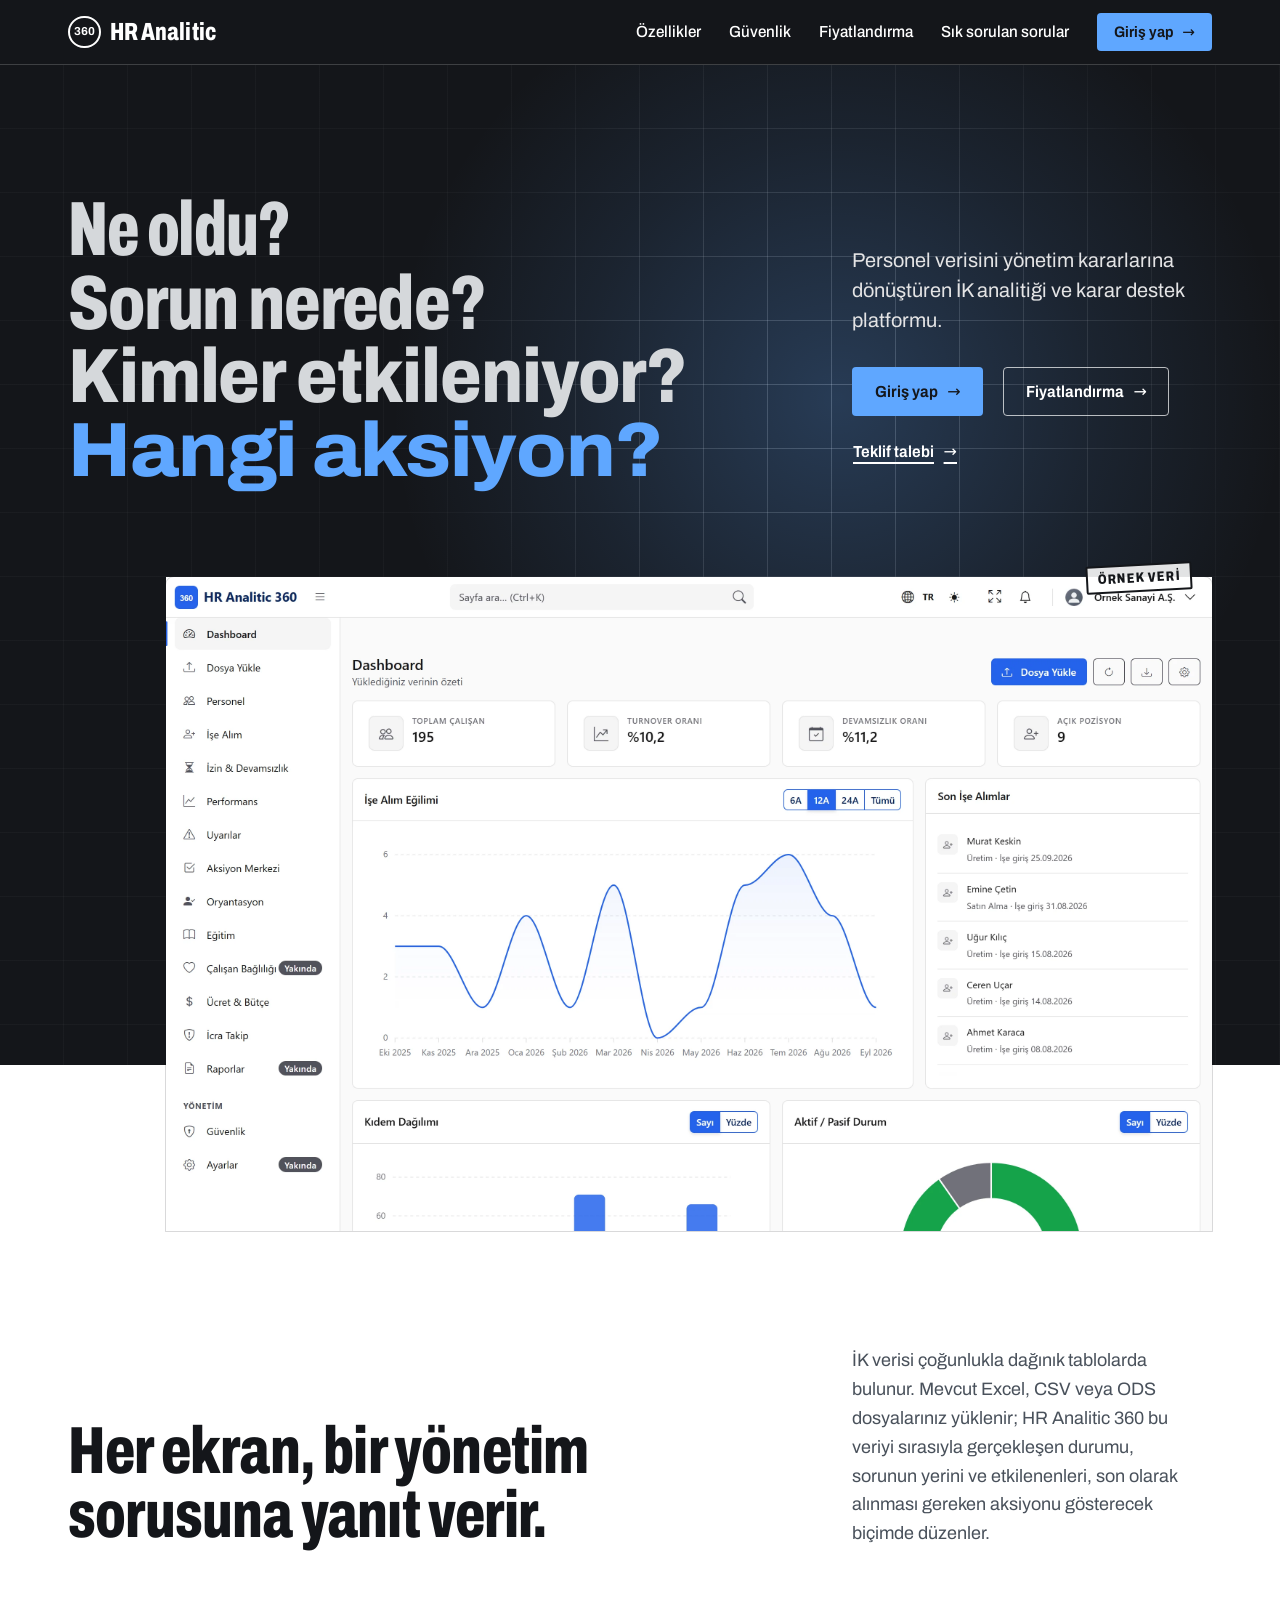
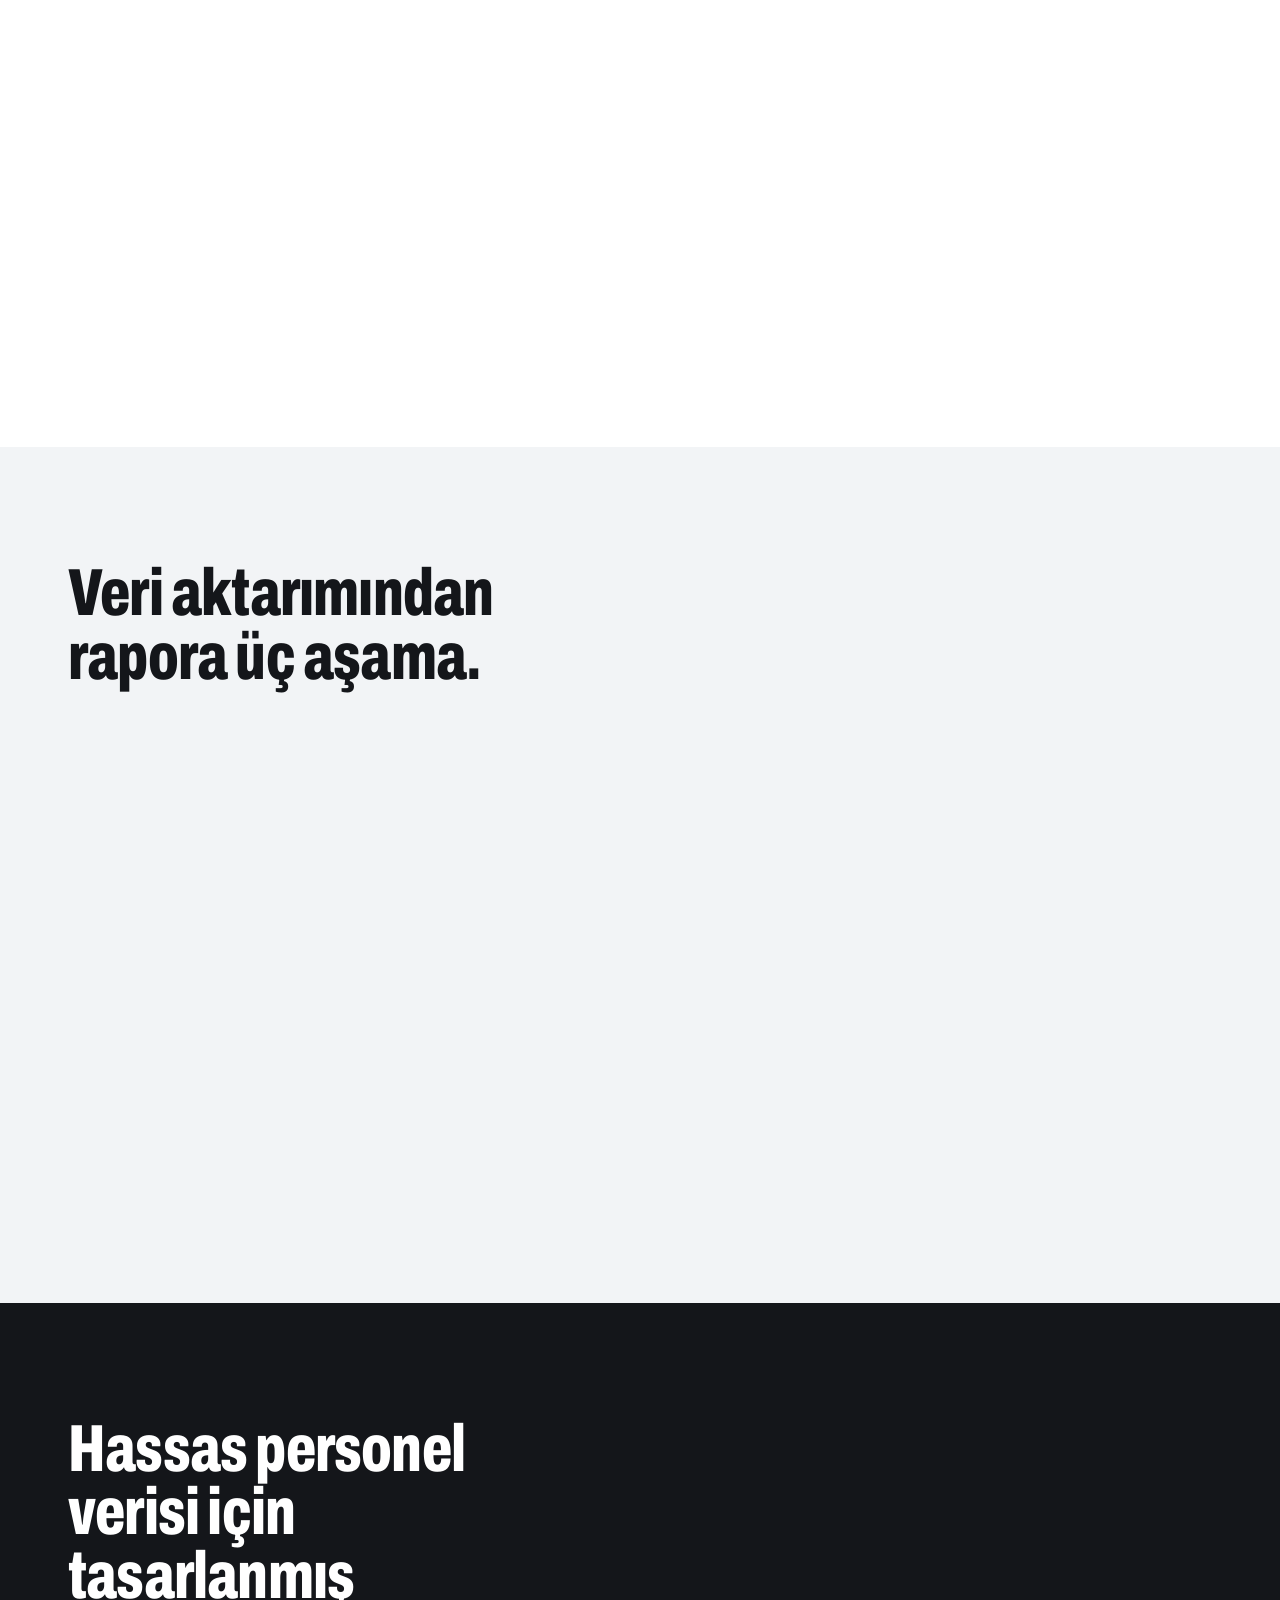
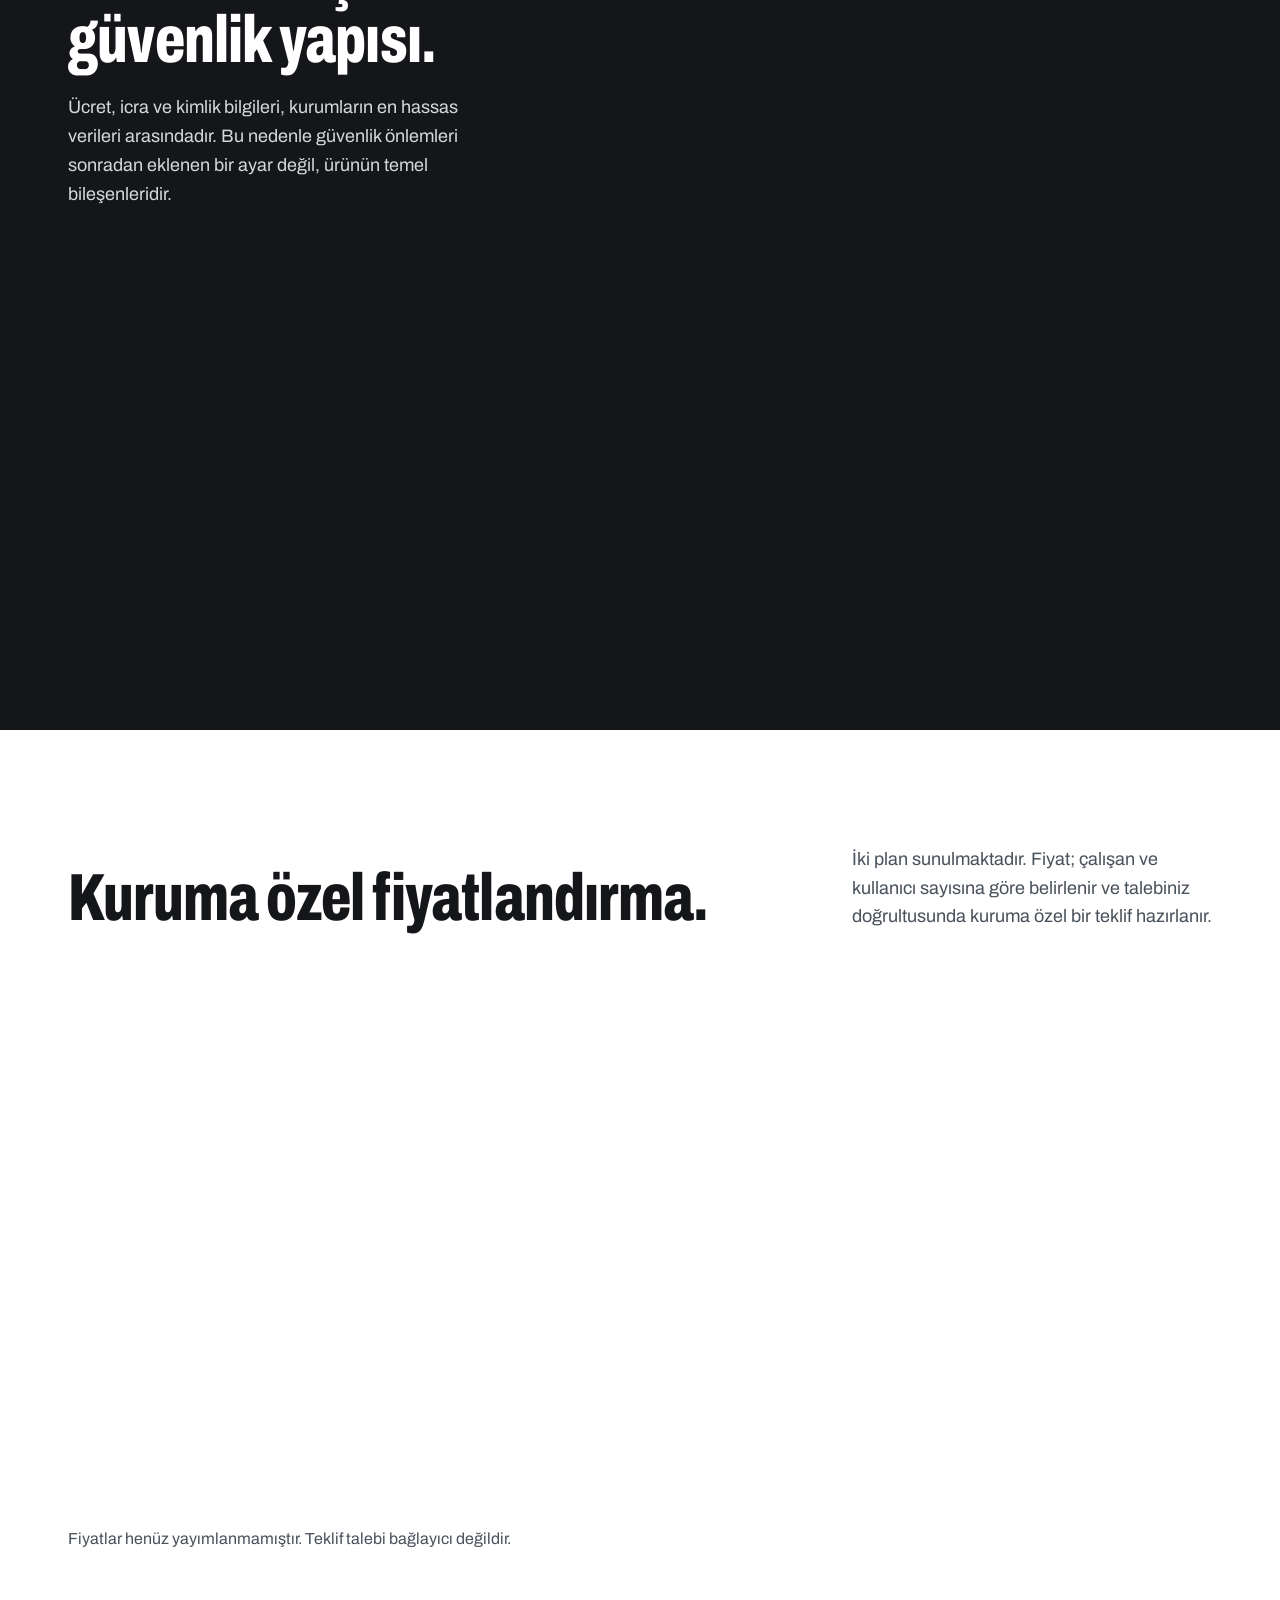
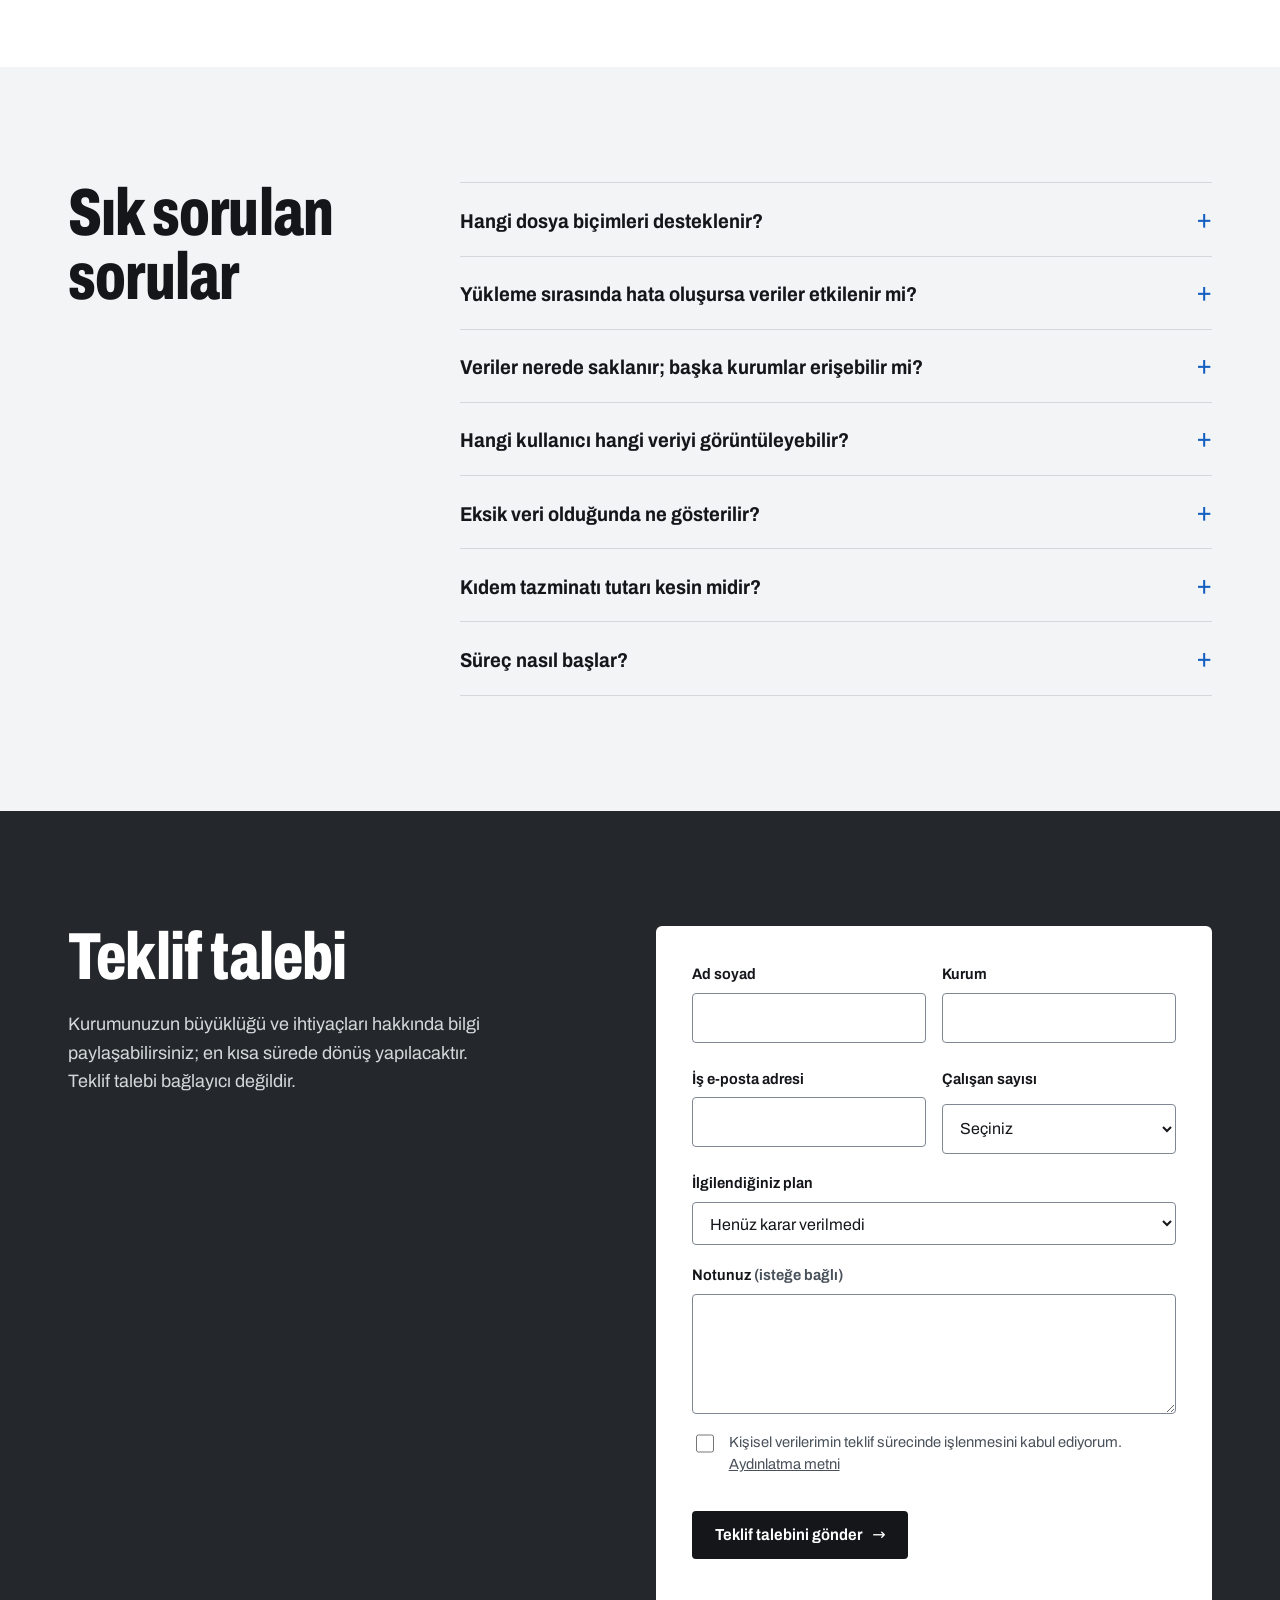
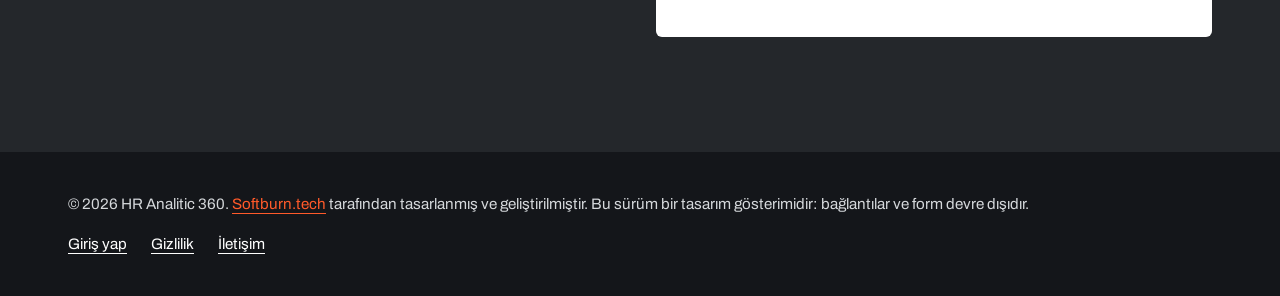
==== commit 3e14b4cf: "Footer: Softburn.tech in brand colour" ====
--- a/index.html
+++ b/index.html
@@ -252,7 +252,7 @@
 
 <footer class="alt">
   <div class="kap">
-    <p>© 2026 HR Analitic 360. <a href="https://softburn.tech">Softburn.tech</a> tarafından tasarlanmış ve geliştirilmiştir. Bu sürüm bir tasarım gösterimidir: bağlantılar ve form devre dışıdır.</p>
+    <p>© 2026 HR Analitic 360. <a class="imza" href="https://softburn.tech" rel="noopener">Softburn.tech</a> tarafından tasarlanmış ve geliştirilmiştir. Bu sürüm bir tasarım gösterimidir: bağlantılar ve form devre dışıdır.</p>
     <ul>
       <li><a href="#">Giriş yap</a></li>
       <li><a href="#">Gizlilik</a></li>
--- a/css/site.css
+++ b/css/site.css
@@ -275,3 +275,5 @@
   .dugmeler .dugme { width: auto; flex: 1 1 auto; }
   .damga { font-size: .7rem; top: .5rem; right: .5rem; }
 }
+
+.alt a.imza { color: #FF5A2A; }
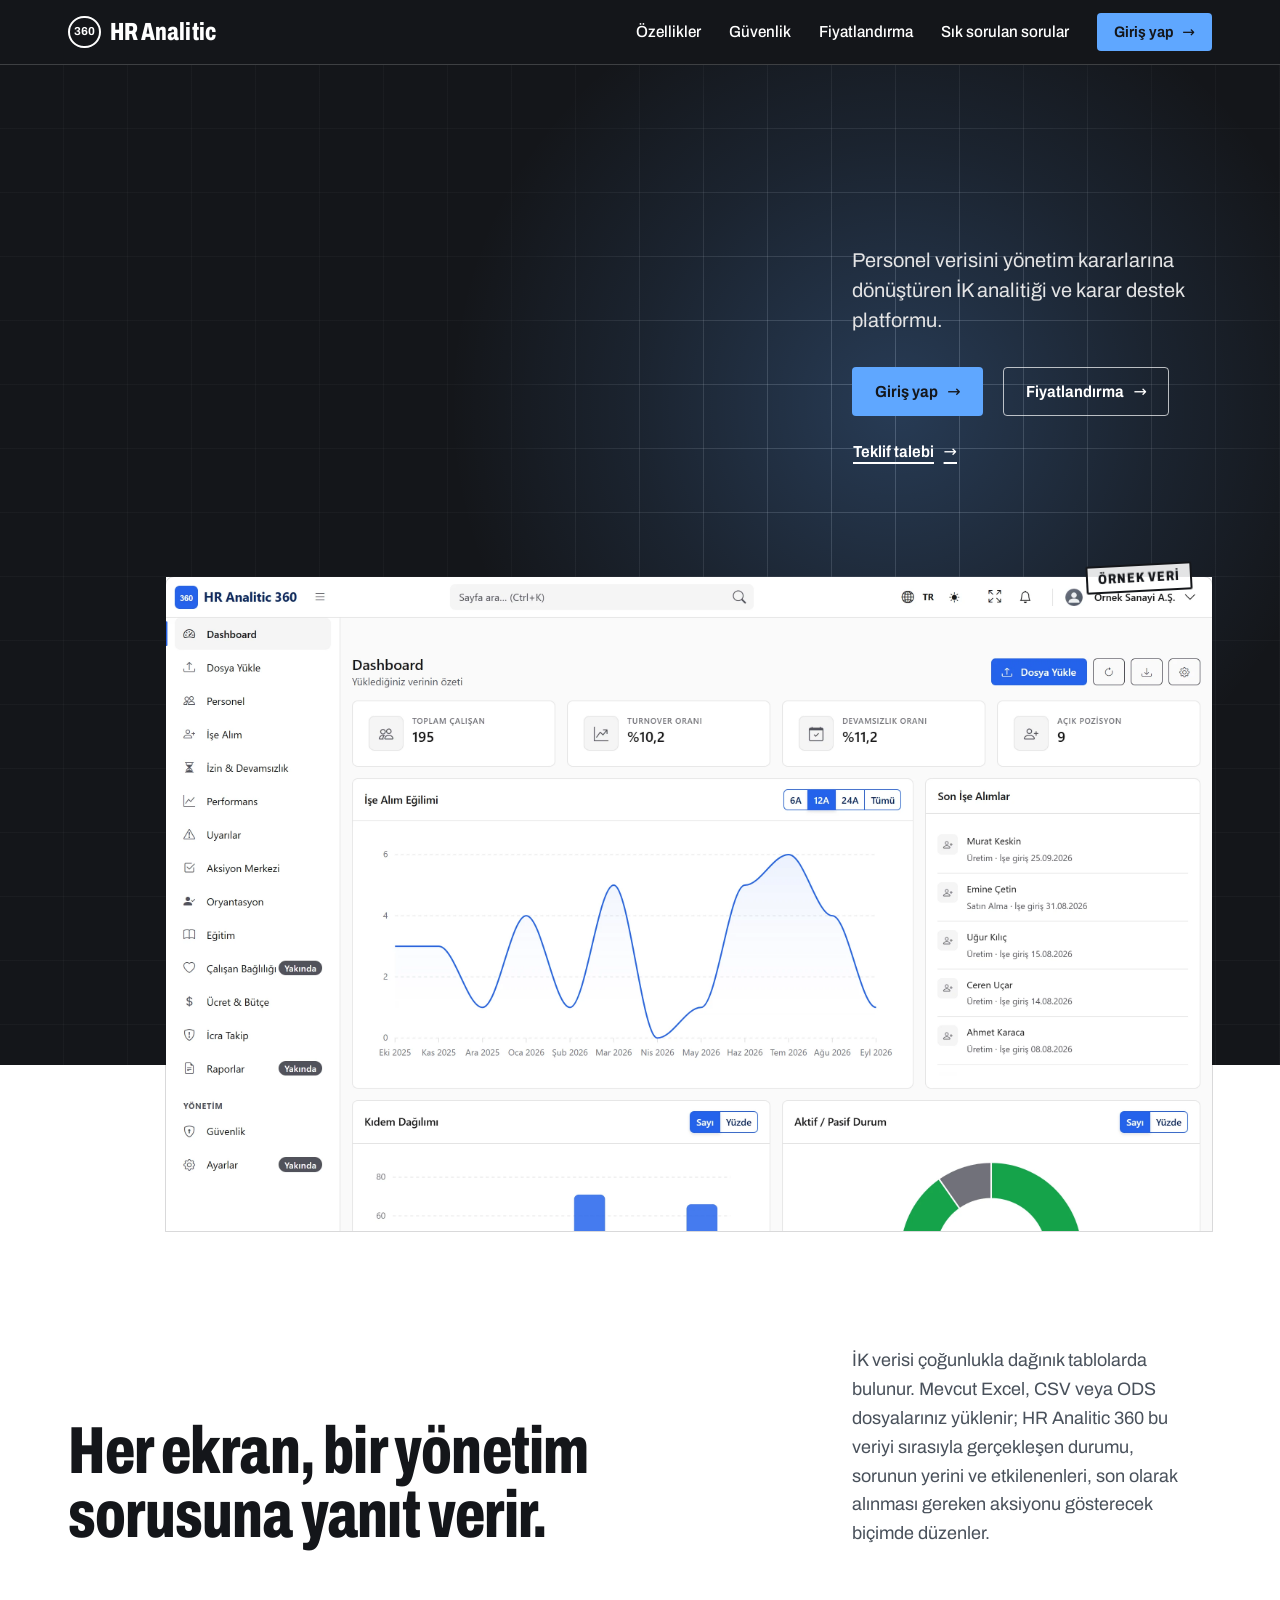
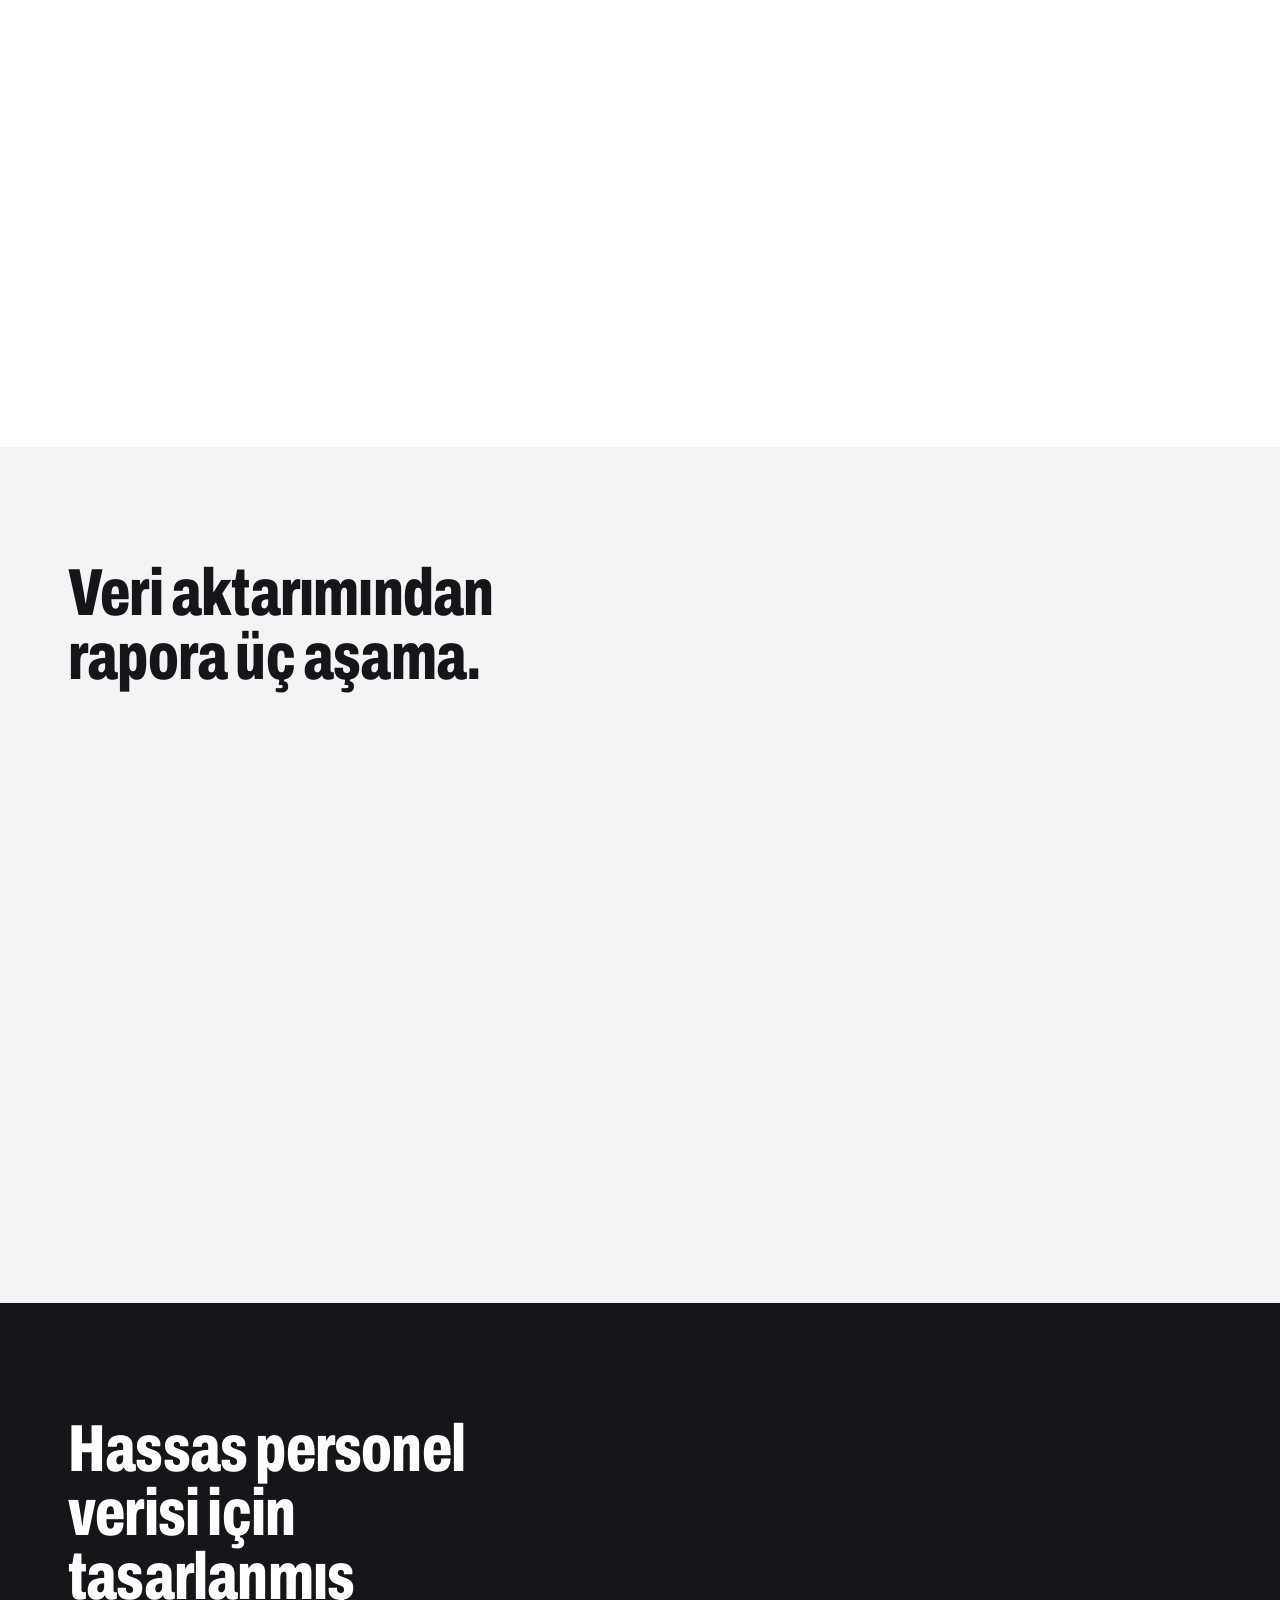
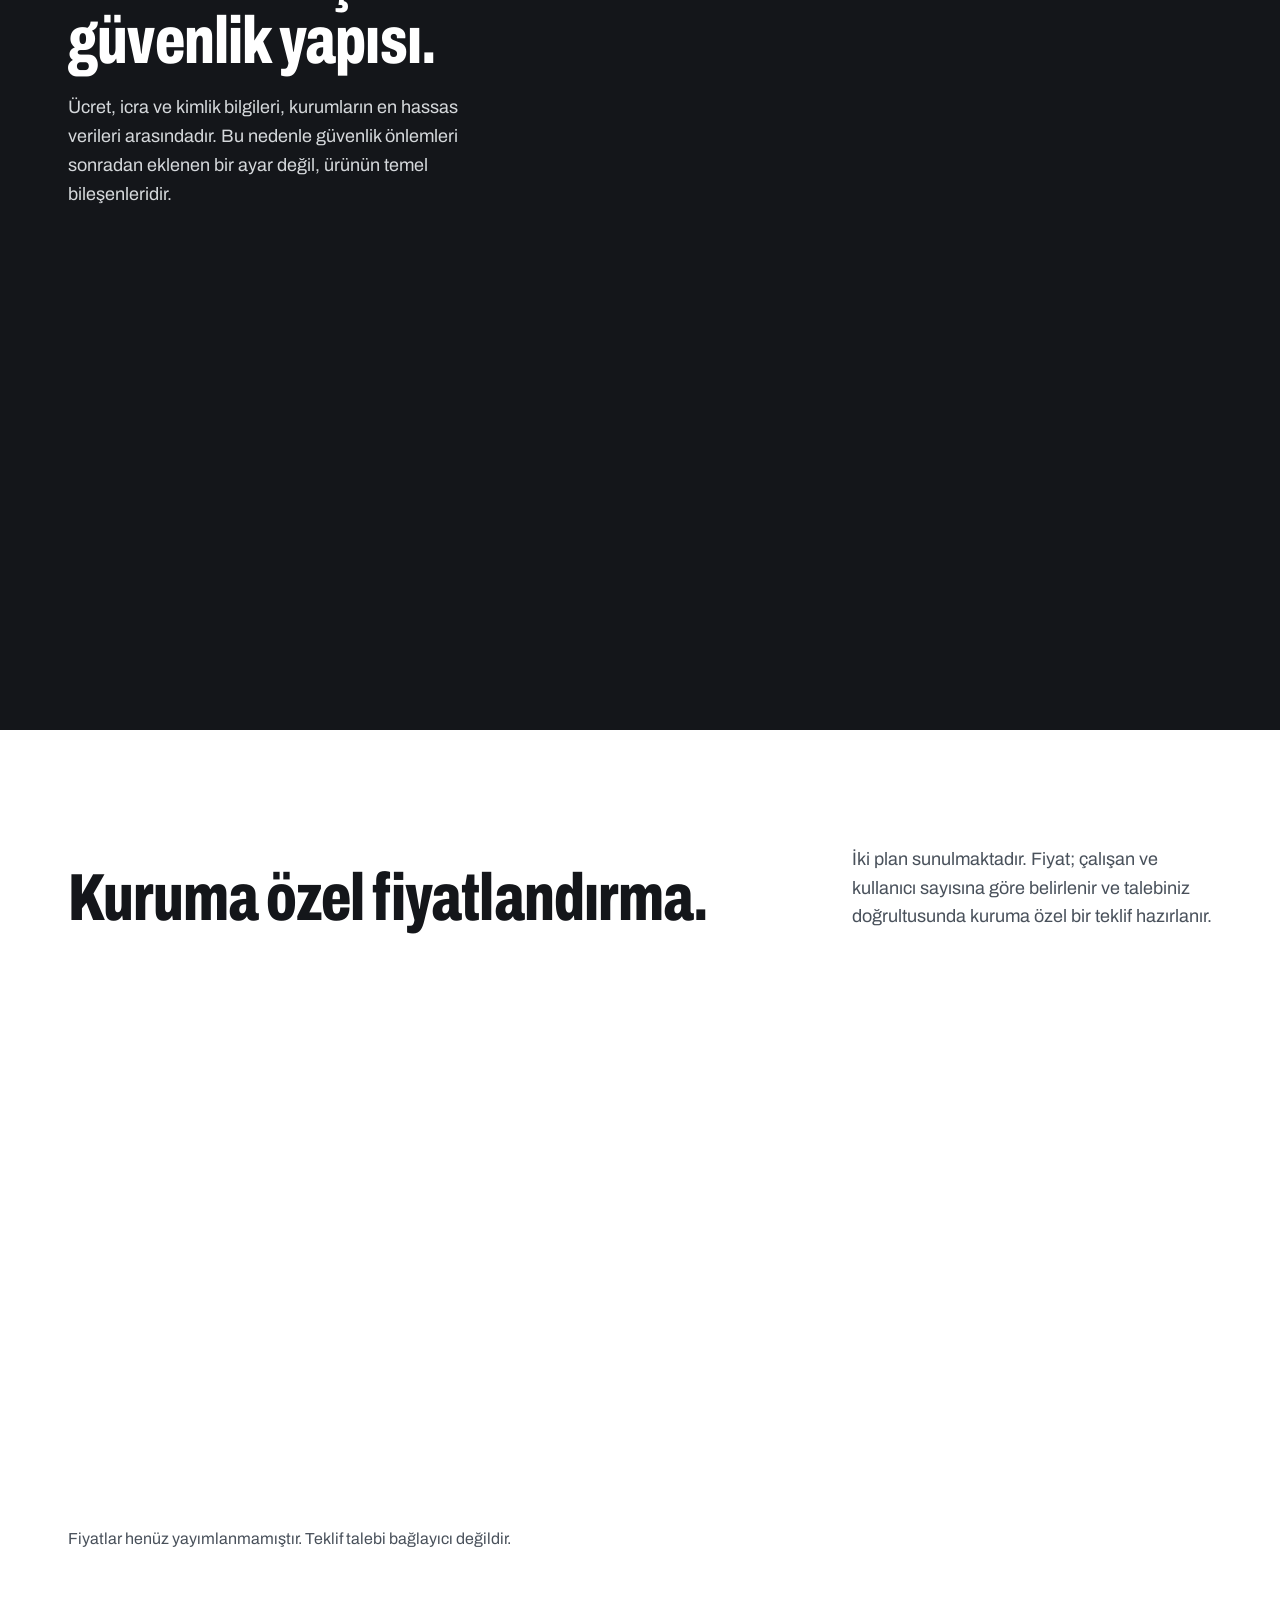
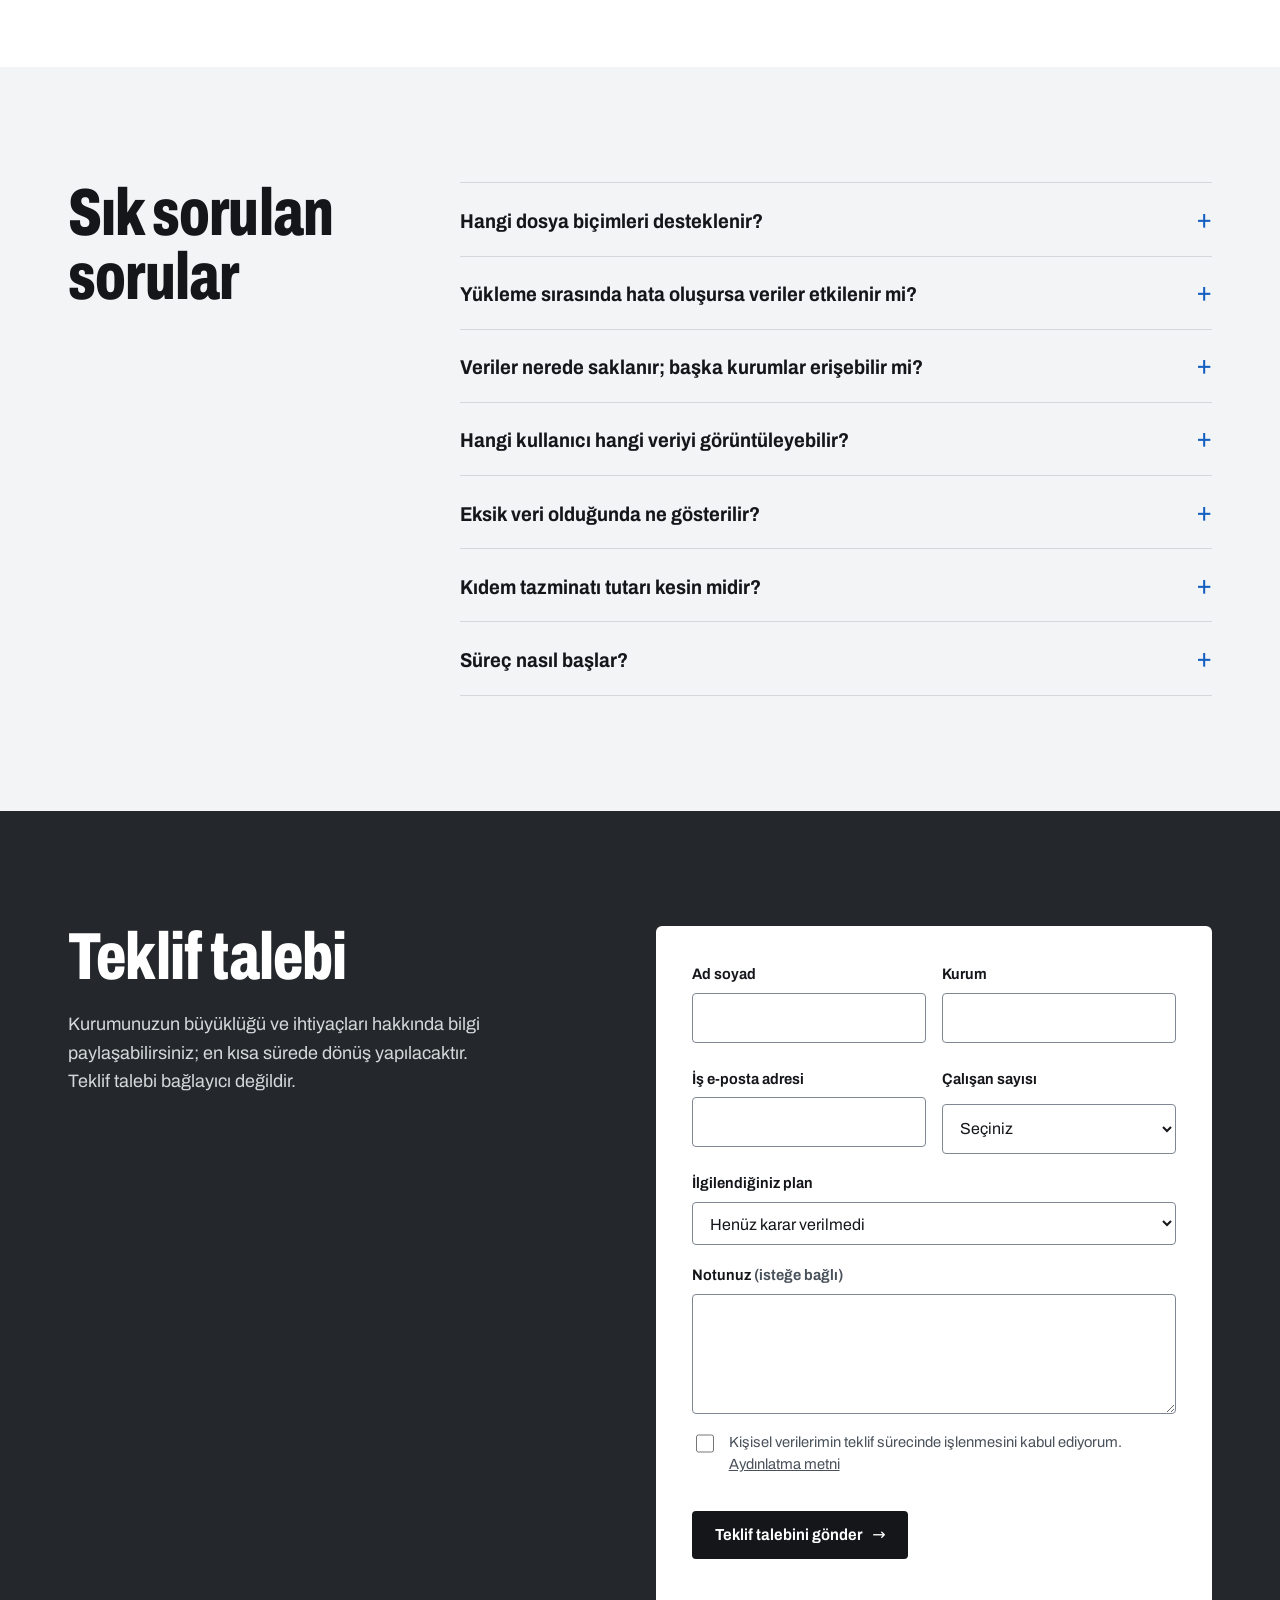
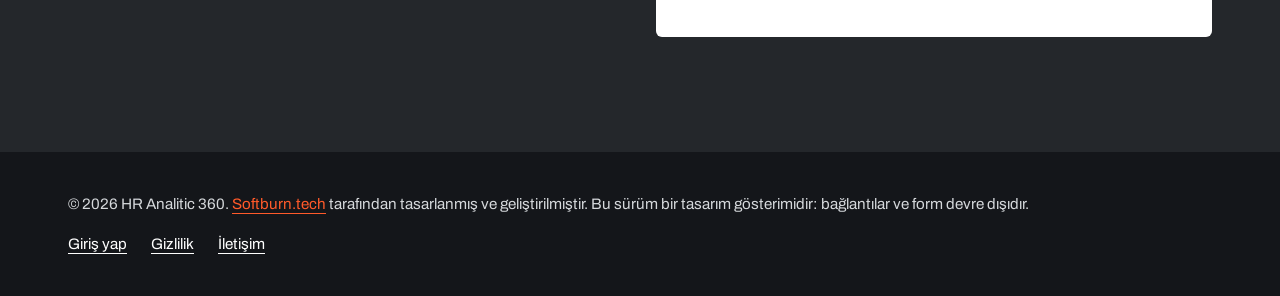
==== commit fb088e5d: "Replace em dashes in title and meta" ====
--- a/index.html
+++ b/index.html
@@ -4,17 +4,17 @@
 <meta charset="utf-8">
 <meta name="viewport" content="width=device-width, initial-scale=1">
 <meta http-equiv="Content-Security-Policy" content="default-src 'none'; img-src 'self'; font-src 'self'; style-src 'self'; script-src 'self'; connect-src 'none'; form-action 'none'; base-uri 'self'; manifest-src 'self'">
-<title>HR Analitic 360 — İK analitiği ve karar destek platformu · Tasarım gösterimi</title>
+<title>HR Analitic 360 · İK analitiği ve karar destek platformu · Tasarım gösterimi</title>
 <meta name="description" content="Personel verisini yönetim kararlarına dönüştüren İK analitiği ve karar destek platformu. Rol bazlı yetkilendirme, denetim kaydı ve Avrupa Birliği'nde veri saklama.">
 <meta name="theme-color" content="#14161a">
 <meta name="robots" content="noindex">
 <link rel="icon" href="favicon.svg" type="image/svg+xml">
 <meta property="og:type" content="website">
 <meta property="og:locale" content="tr_TR">
-<meta property="og:title" content="HR Analitic 360 — İK analitiği ve karar destek platformu">
+<meta property="og:title" content="HR Analitic 360 · İK analitiği ve karar destek platformu">
 <meta property="og:description" content="Ne oldu? Sorun nerede? Kimler etkileniyor? Hangi aksiyon? Personel verisi bu dört soruya yanıt veren göstergelere, uyarılara ve aksiyon kayıtlarına dönüşür.">
 <meta name="twitter:card" content="summary_large_image">
-<link rel="stylesheet" href="css/site.css">
+<link rel="stylesheet" href="css/site.css?v=2">
 <script src="js/erken.js"></script>
 </head>
 <body>
--- a/css/site.css
+++ b/css/site.css
@@ -1,4 +1,4 @@
-/* HR Analitic 360 — tanıtım sayfası. Tek yazı tipi ailesi (Archivo, genişlik ekseniyle), mühür şarabı + saf beyaz + mürekkep. */
+/* HR Analitic 360 · tanıtım sayfası. Tek yazı tipi ailesi (Archivo, genişlik ekseniyle), mühür şarabı + saf beyaz + mürekkep. */
 
 @font-face {
   font-family: 'Archivo';
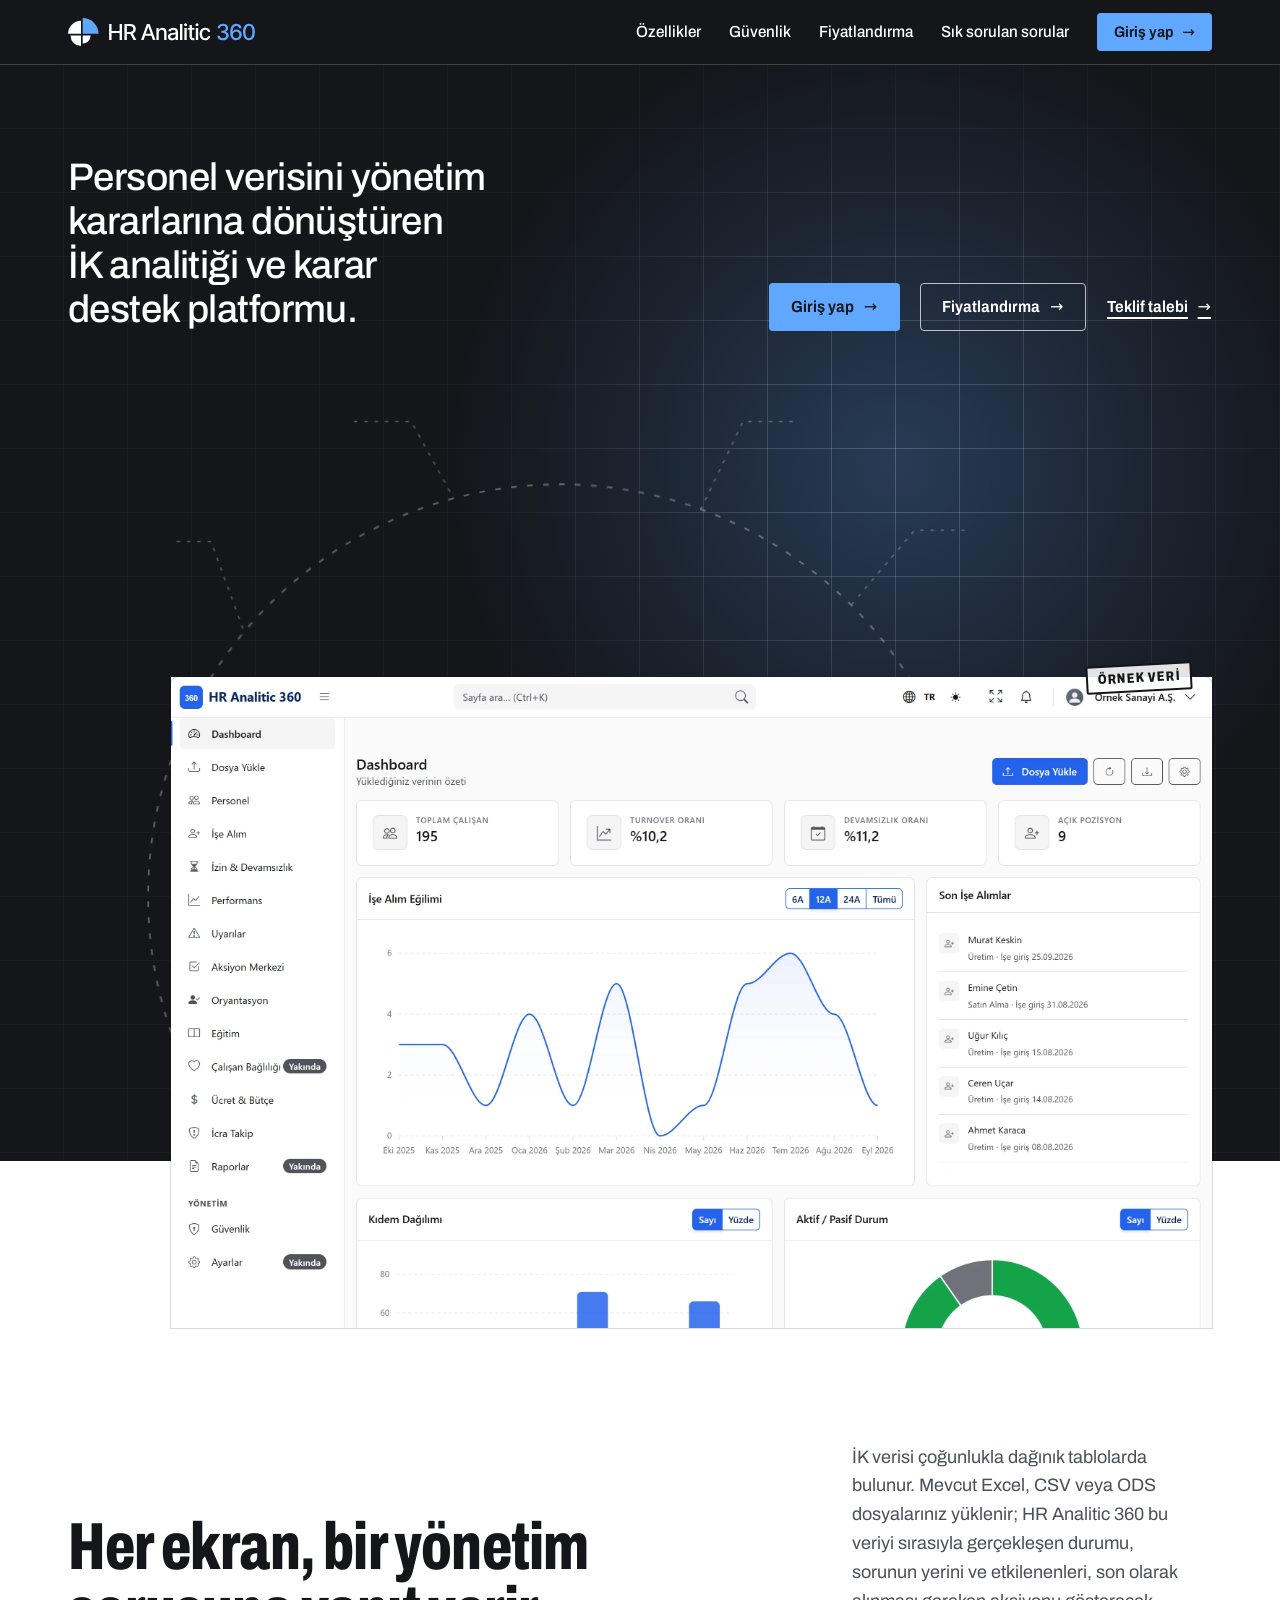
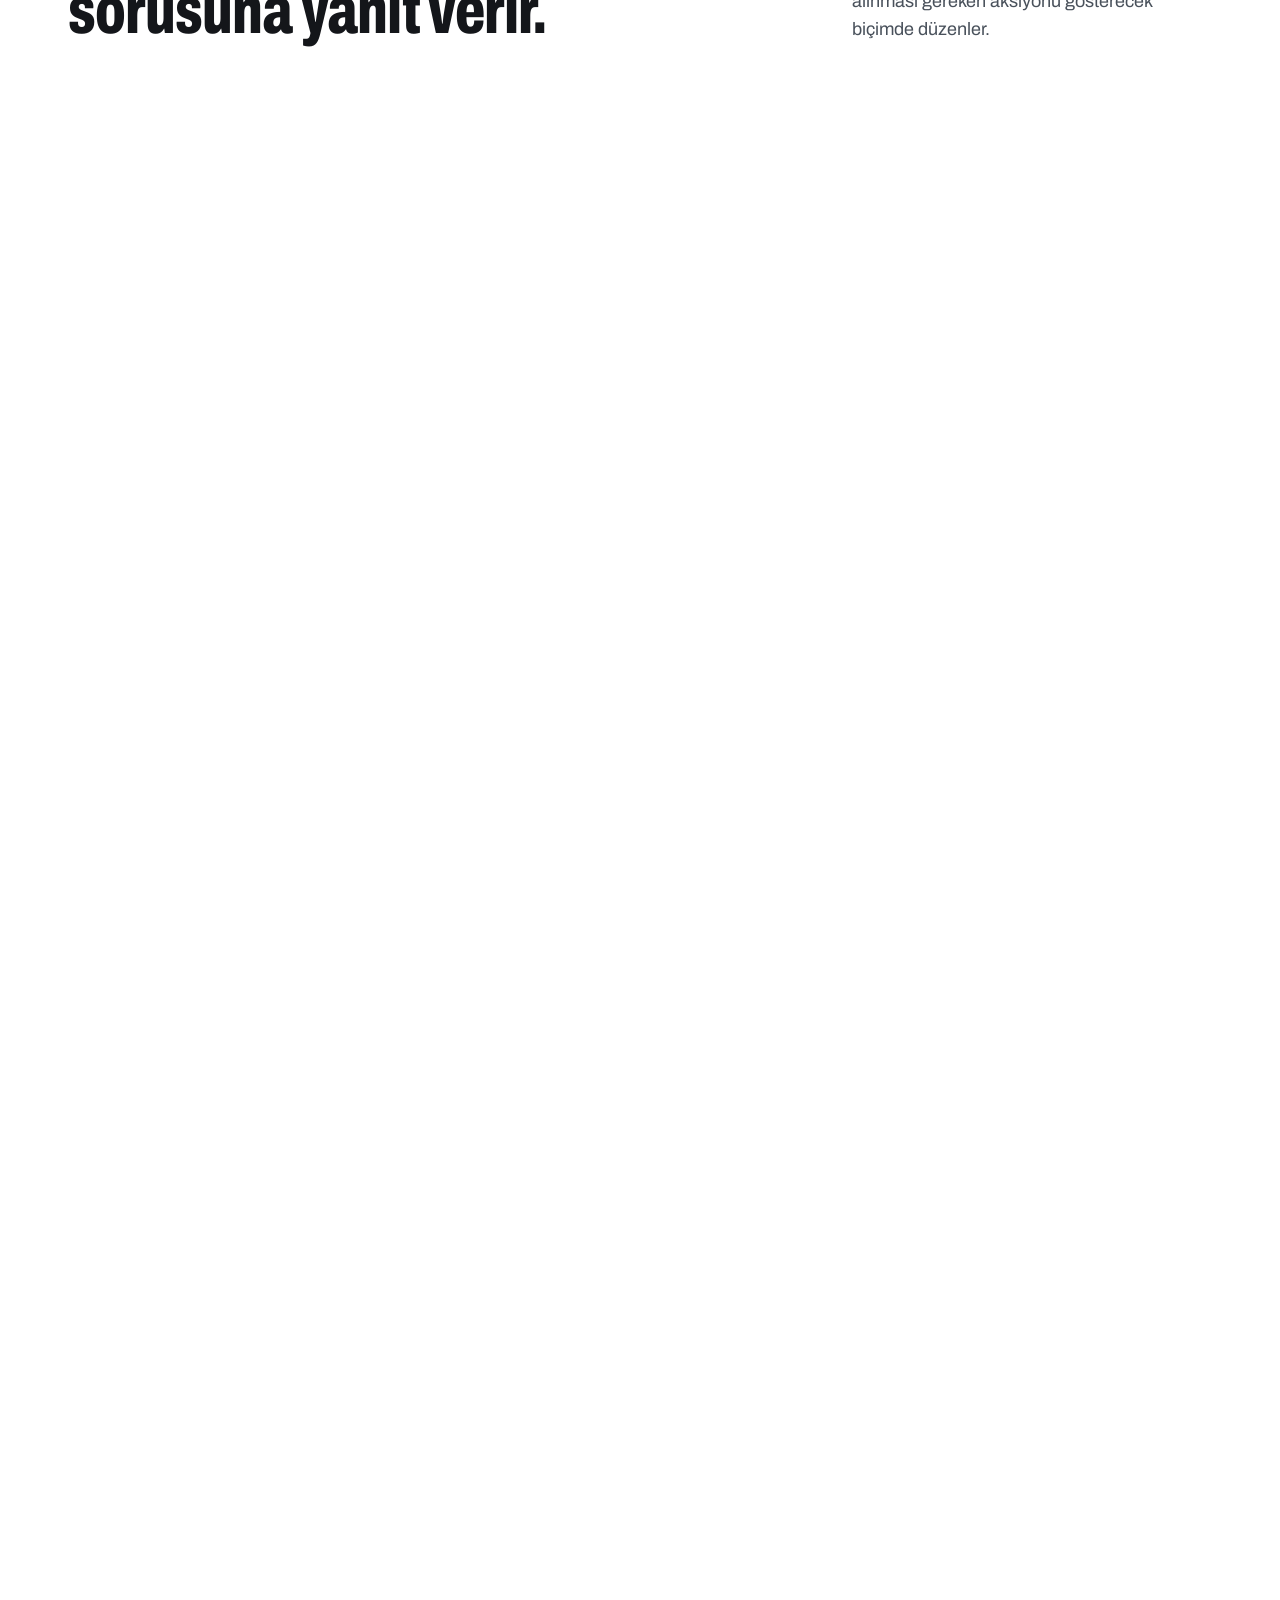
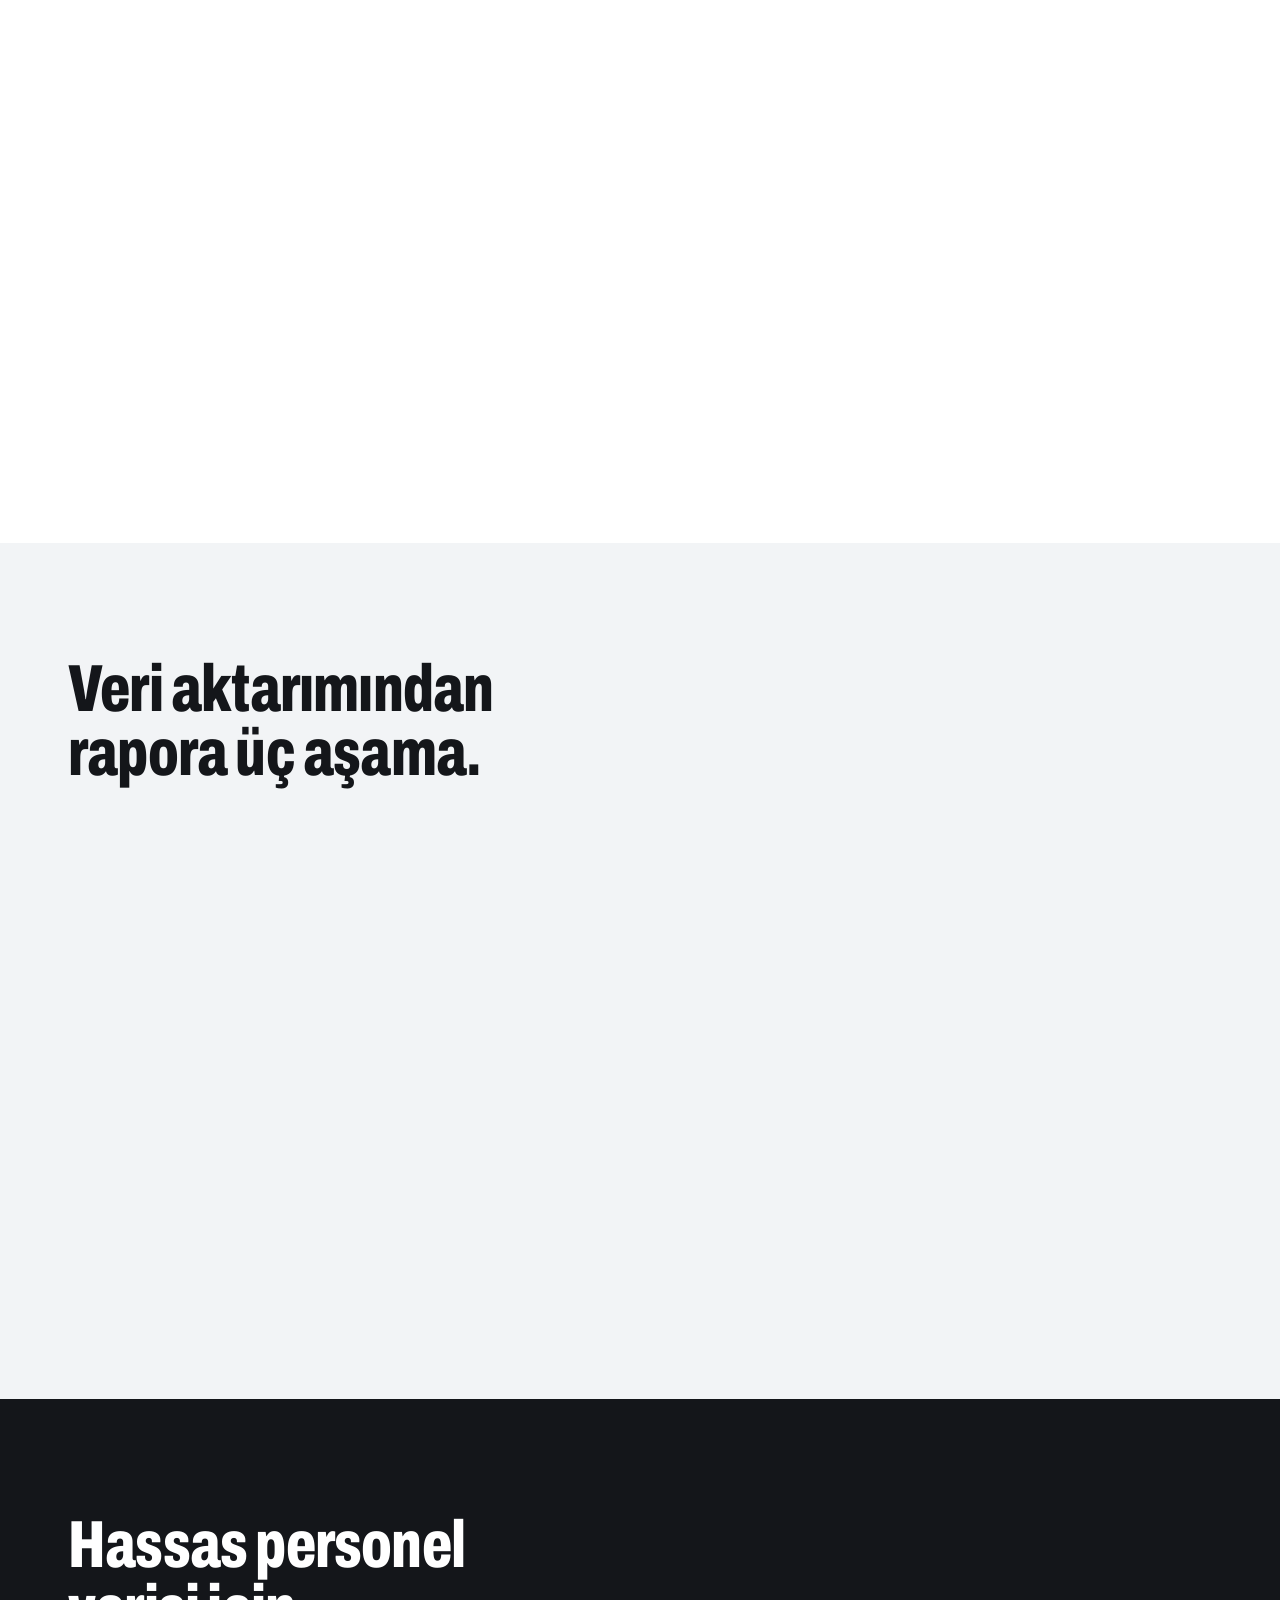
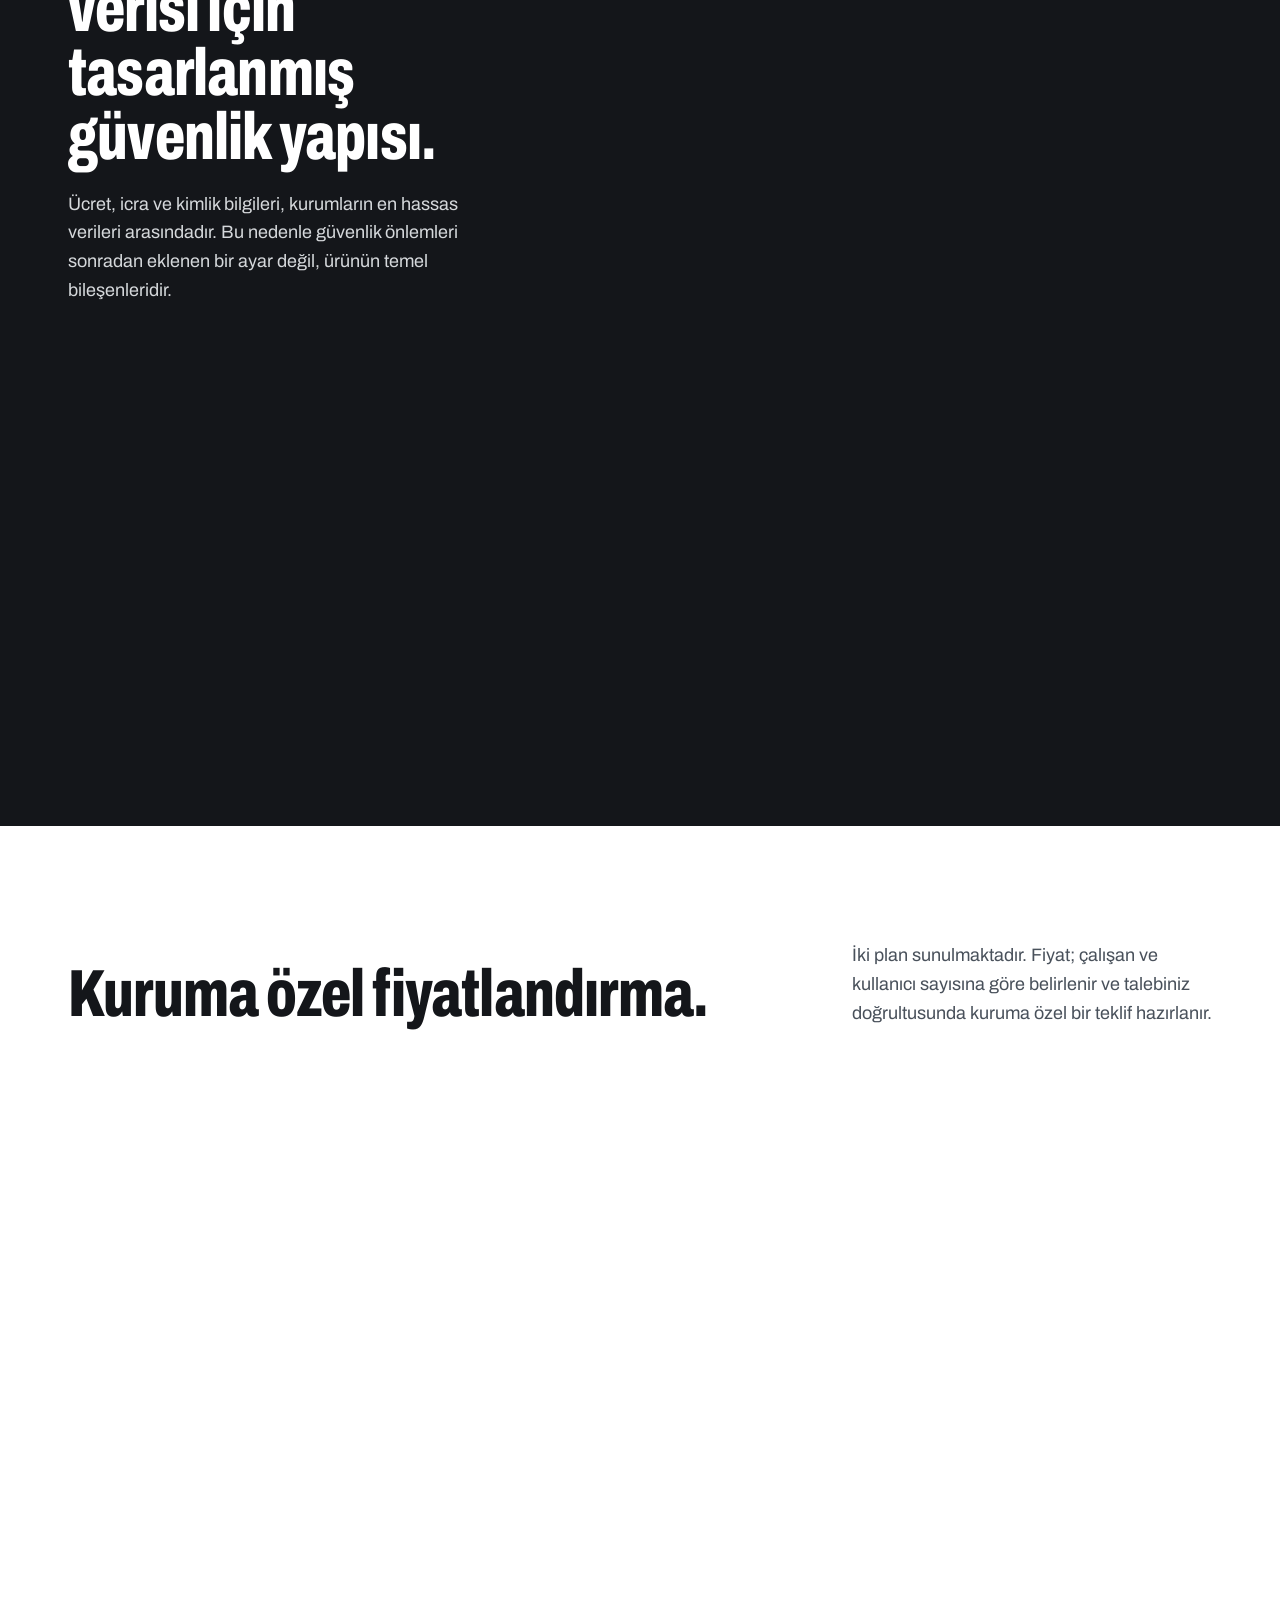
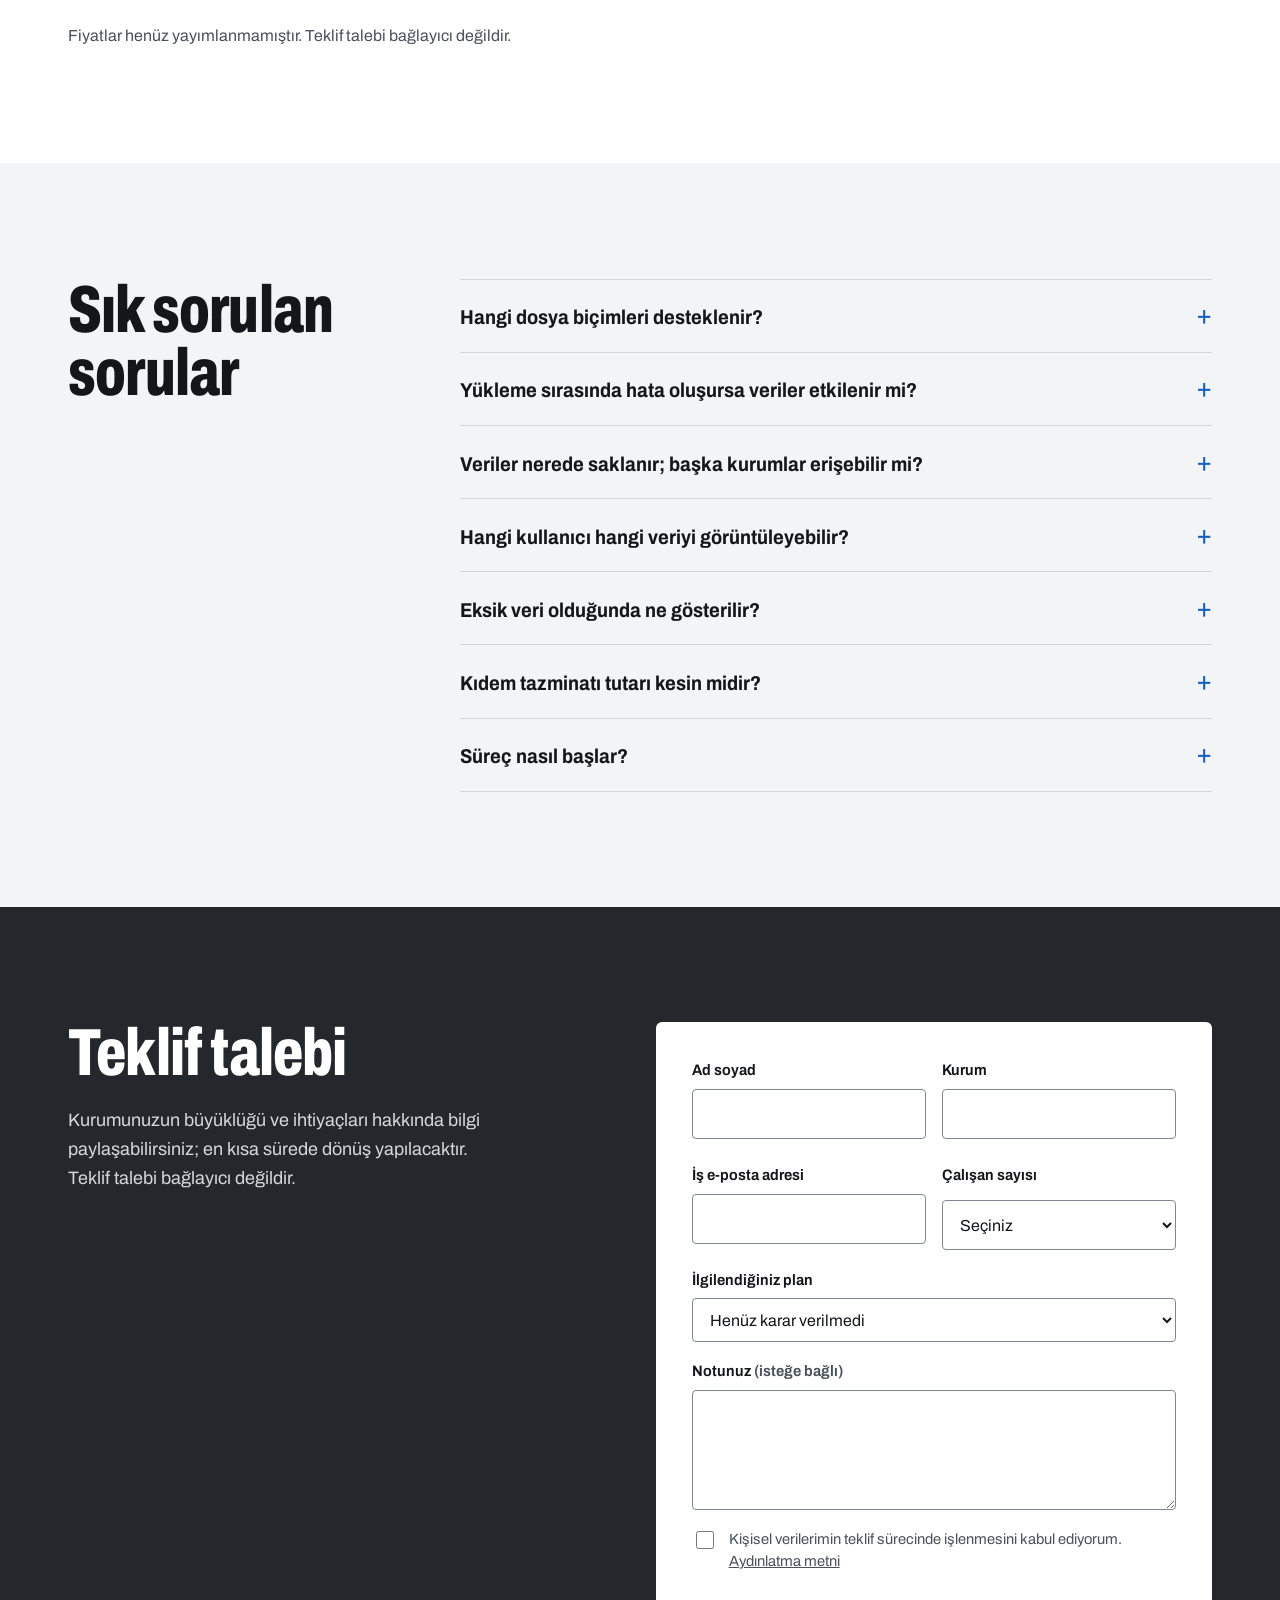
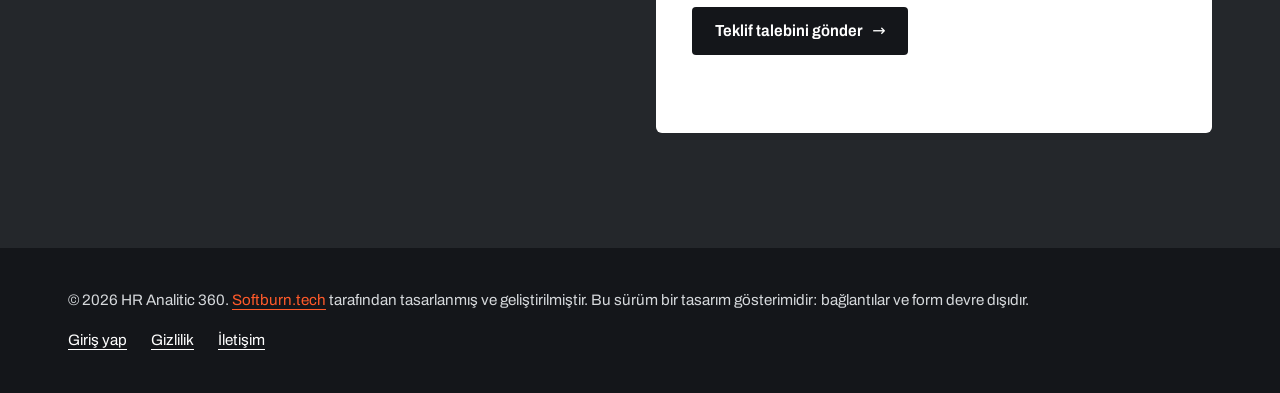
==== commit b8d58ebc: "Hero: questions on a dashed orbit around the dashboard; new logo" ====
--- a/index.html
+++ b/index.html
@@ -14,7 +14,7 @@
 <meta property="og:title" content="HR Analitic 360 · İK analitiği ve karar destek platformu">
 <meta property="og:description" content="Ne oldu? Sorun nerede? Kimler etkileniyor? Hangi aksiyon? Personel verisi bu dört soruya yanıt veren göstergelere, uyarılara ve aksiyon kayıtlarına dönüşür.">
 <meta name="twitter:card" content="summary_large_image">
-<link rel="stylesheet" href="css/site.css?v=2">
+<link rel="stylesheet" href="css/site.css?v=3">
 <script src="js/erken.js"></script>
 </head>
 <body>
@@ -22,7 +22,7 @@
 
 <header class="ust">
   <div class="kap">
-    <a class="marka" href="#" aria-label="HR Analitic 360, sayfanın başı"><span class="marka-halka" aria-hidden="true">360</span>HR Analitic</a>
+    <a class="marka" href="#" aria-label="HR Analitic 360, sayfanın başı"><img src="img/logo.svg" width="322" height="48" alt=""></a>
     <button class="menu-dugme" type="button" aria-expanded="false" aria-controls="menu">Menü</button>
     <nav class="menu" id="menu" aria-label="Ana gezinme">
       <a href="#sorular">Özellikler</a>
@@ -39,12 +39,6 @@
   <section class="kahraman" aria-labelledby="h1">
     <div class="arka" aria-hidden="true"><span class="arka-izgara"></span><span class="arka-izgara-isik"></span><span class="arka-isik"></span></div>
     <div class="kap kahraman-izgara">
-      <h1 id="h1">
-        <span class="h1-satir">Ne oldu?</span>
-        <span class="h1-satir">Sorun nerede?</span>
-        <span class="h1-satir">Kimler etkileniyor?</span>
-        <span class="h1-satir">Hangi aksiyon?</span>
-      </h1>
       <div class="kahraman-yan">
         <p>Personel verisini yönetim kararlarına dönüştüren İK analitiği ve karar destek platformu.</p>
         <div class="dugmeler">
@@ -53,13 +47,28 @@
           <a class="dugme dugme--duz" href="#iletisim">Teklif talebi</a>
         </div>
       </div>
-      <figure class="kahraman-ekran">
-        <div class="ekran">
-          <span class="damga">Örnek veri</span>
-          <picture><source media="(max-width: 700px)" srcset="img/dashboard-icerik.webp" width="2400" height="1520"><img src="img/dashboard.webp" width="2880" height="1800" alt="HR Analitic 360 ana pano: toplam çalışan 195, devir oranı yüzde 10,2, devamsızlık oranı yüzde 11,2, açık pozisyon 9; işe alım eğilimi grafiği ve son işe alımlar." fetchpriority="high"></picture>
-        </div>
-        <figcaption class="gizli">Ürünün gerçek ekranı, kurgusal bir şirkete ait örnek verilerle.</figcaption>
-      </figure>
+      <div class="sahne">
+        <svg class="yorunge" viewBox="0 0 1000 809" aria-hidden="true" focusable="false">
+          <circle class="yorunge-halka" cx="430" cy="460" r="360"/>
+          <path class="hat hat-1" d="M95 150 H125 L154 229"/>
+          <path class="hat hat-2" d="M250 45 H300 L337 112"/>
+          <path class="hat hat-3" d="M553 122 L590 45 H640"/>
+          <path class="hat hat-4" d="M685 205 L740 140 H790"/>
+        </svg>
+        <h1 id="h1">
+          <a class="h1-satir soru-etiket soru-etiket--sol e1" href="#soru-1">Ne oldu?<span class="nokta" aria-hidden="true"></span></a>
+          <a class="h1-satir soru-etiket soru-etiket--sol e2" href="#soru-2">Sorun nerede?<span class="nokta" aria-hidden="true"></span></a>
+          <a class="h1-satir soru-etiket e3" href="#soru-3"><span class="nokta" aria-hidden="true"></span>Kimler etkileniyor?</a>
+          <a class="h1-satir soru-etiket e4" href="#soru-4"><span class="nokta" aria-hidden="true"></span>Hangi aksiyon?</a>
+        </h1>
+        <figure class="kahraman-ekran">
+          <div class="ekran">
+            <span class="damga">Örnek veri</span>
+            <picture><source media="(max-width: 700px)" srcset="img/dashboard-icerik.webp" width="2400" height="1520"><img src="img/dashboard.webp" width="2880" height="1800" alt="HR Analitic 360 ana pano: toplam çalışan 195, devir oranı yüzde 10,2, devamsızlık oranı yüzde 11,2, açık pozisyon 9; işe alım eğilimi grafiği ve son işe alımlar." fetchpriority="high"></picture>
+          </div>
+          <figcaption class="gizli">Ürünün gerçek ekranı, kurgusal bir şirkete ait örnek verilerle.</figcaption>
+        </figure>
+      </div>
     </div>
   </section>
 
@@ -70,7 +79,7 @@
         <p class="govde soluk">İK verisi çoğunlukla dağınık tablolarda bulunur. Mevcut Excel, CSV veya ODS dosyalarınız yüklenir; HR Analitic 360 bu veriyi sırasıyla gerçekleşen durumu, sorunun yerini ve etkilenenleri, son olarak alınması gereken aksiyonu gösterecek biçimde düzenler.</p>
       </div>
 
-      <article class="soru soru--tam belir">
+      <article id="soru-1" class="soru soru--tam belir">
         <div class="soru-baslik">
           <h3 class="baslik">Ne oldu?</h3>
           <p class="soru-ad">Pano</p>
@@ -82,7 +91,7 @@
         </div>
       </article>
 
-      <article class="soru soru--sag belir">
+      <article id="soru-2" class="soru soru--sag belir">
         <div class="soru-baslik">
           <h3 class="baslik">Sorun nerede?</h3>
           <p class="soru-ad">Uyarılar</p>
@@ -94,7 +103,7 @@
         </div>
       </article>
 
-      <article class="soru soru--tam belir">
+      <article id="soru-3" class="soru soru--tam belir">
         <div class="soru-baslik">
           <h3 class="baslik">Kimler etkileniyor?</h3>
           <p class="soru-ad">Uyarı listesi</p>
@@ -106,7 +115,7 @@
         </div>
       </article>
 
-      <article class="soru soru--sol belir">
+      <article id="soru-4" class="soru soru--sol belir">
         <div class="soru-baslik">
           <h3 class="baslik">Hangi aksiyon?</h3>
           <p class="soru-ad">Aksiyon Merkezi</p>
--- a/css/site.css
+++ b/css/site.css
@@ -81,8 +81,8 @@
 /* ---- Üst bant ---- */
 .ust { position: sticky; top: 0; z-index: var(--z-ust); background: var(--murekkep); color: var(--beyaz); border-bottom: 1px solid color-mix(in oklab, var(--beyaz) 18%, transparent); }
 .ust .kap { display: flex; align-items: center; justify-content: space-between; gap: 1.5rem; min-height: 4rem; }
-.marka { display: inline-flex; align-items: center; gap: .55rem; text-decoration: none; font-weight: 800; font-stretch: 72%; font-size: 1.55rem; letter-spacing: .005em; line-height: 1; }
-.marka-halka { display: inline-grid; place-items: center; width: 2.05rem; height: 2.05rem; border: 2px solid currentColor; border-radius: 50%; font-size: .72rem; font-stretch: 100%; font-weight: 700; letter-spacing: 0; }
+.marka { display: inline-flex; align-items: center; text-decoration: none; }
+.marka img { height: 1.75rem; width: auto; }
 .menu { display: flex; align-items: center; gap: 1.75rem; }
 .menu a:not(.dugme) { text-decoration: none; font-size: 1rem; font-weight: 500; font-stretch: 94%; padding-block: .4rem; background: linear-gradient(currentColor, currentColor) left bottom / 0 1.5px no-repeat; transition: background-size .25s var(--kolay); }
 .menu a:not(.dugme):hover { background-size: 100% 1.5px; }
@@ -90,17 +90,35 @@
 .menu-dugme { display: none; background: none; border: 1.5px solid color-mix(in oklab, var(--beyaz) 60%, transparent); color: inherit; border-radius: 4px; padding: .5rem .85rem; font: inherit; font-size: .95rem; font-weight: 600; cursor: pointer; }
 
 /* ---- Kahraman alan ---- */
-.kahraman { position: relative; background: var(--murekkep); color: var(--beyaz); padding-top: clamp(4.5rem, 10vw, 9rem); }
+.kahraman { position: relative; background: var(--murekkep); color: var(--beyaz); padding-top: clamp(3.5rem, 7vw, 6rem); }
 .kahraman > .kap { position: relative; z-index: 1; }
-.kahraman-izgara { display: grid; grid-template-columns: repeat(12, minmax(0, 1fr)); column-gap: 2rem; row-gap: clamp(3.5rem, 7vw, 6rem); align-items: end; }
-.kahraman h1 { grid-column: 1 / span 8; font-weight: 800; line-height: .96; letter-spacing: -0.015em; font-size: clamp(2.5rem, 6vw, 5.4rem); }
-.h1-satir { display: block; color: var(--acik); white-space: nowrap; }
-.h1-satir:nth-child(1) { font-stretch: 64%; }
-.h1-satir:nth-child(2) { font-stretch: 74%; }
-.h1-satir:nth-child(3) { font-stretch: 86%; }
-.h1-satir:nth-child(4) { font-stretch: 104%; color: var(--mavi); }
-.kahraman-yan { grid-column: 9 / span 4; display: grid; gap: 2rem; padding-bottom: .75rem; }
-.kahraman-yan p { font-size: 1.25rem; line-height: 1.5; color: color-mix(in oklab, var(--beyaz) 90%, var(--murekkep)); }
+.kahraman-izgara { display: grid; row-gap: clamp(1.5rem, 3vw, 2.5rem); }
+.kahraman-yan { display: flex; flex-wrap: wrap; justify-content: space-between; align-items: end; gap: 2rem 3rem; }
+.kahraman-yan p { max-width: 24ch; font-size: clamp(1.75rem, 3vw, 2.5rem); font-weight: 500; line-height: 1.15; letter-spacing: -0.015em; text-wrap: balance; color: var(--beyaz); }
+
+/* Sahne: panonun arkasında, sola kaymış kesik çizgili yörünge; dört soru ona kesik çizgilerle bağlı. Koordinatlar SVG ile aynı: 1000 birim = sahne genişliği. */
+.sahne { position: relative; container-type: inline-size; padding-top: 24cqw; margin-bottom: clamp(-11rem, -13vw, -4rem); }
+.yorunge { position: absolute; top: 0; left: 0; width: 100%; height: auto; overflow: visible; pointer-events: none; }
+.yorunge-halka { fill: none; stroke: color-mix(in oklab, var(--beyaz) 32%, transparent); stroke-width: 1.5; stroke-dasharray: 5 9; transform-origin: 430px 460px; animation: yorunge 140s linear infinite; }
+.hat { fill: none; stroke: color-mix(in oklab, var(--beyaz) 30%, transparent); stroke-width: 1.25; stroke-dasharray: 3 6; transition: stroke .3s var(--kolay), stroke-width .3s var(--kolay); }
+@keyframes yorunge { to { transform: rotate(360deg); } }
+.kahraman h1 { position: absolute; inset: 0; z-index: 2; pointer-events: none; font-size: clamp(1rem, 1.6cqw, 1.25rem); font-weight: 500; line-height: 1.6; letter-spacing: 0; }
+.soru-etiket {
+  position: absolute; display: inline-flex; align-items: center; gap: .7rem; margin-top: -.8em; pointer-events: auto;
+  white-space: nowrap; text-decoration: none; color: color-mix(in oklab, var(--beyaz) 78%, transparent); transition: color .3s var(--kolay);
+}
+.soru-etiket--sol { margin-right: -5px; }
+.soru-etiket:not(.soru-etiket--sol) { margin-left: -5px; }
+.e1 { right: calc(100cqw - 9.5cqw); top: 15cqw; }
+.e2 { right: calc(100cqw - 25cqw); top: 4.5cqw; }
+.e3 { left: 64cqw; top: 4.5cqw; }
+.e4 { left: 79cqw; top: 14cqw; color: var(--mavi-ac); }
+.nokta { flex: none; width: 10px; height: 10px; border-radius: 50%; background: var(--mavi); box-shadow: 0 0 0 4px color-mix(in oklab, var(--mavi) 18%, transparent), 0 0 16px 2px color-mix(in oklab, var(--mavi) 65%, transparent); transition: transform .3s var(--kolay), box-shadow .3s var(--kolay); animation: nabiz 3.2s ease-in-out infinite; }
+@keyframes nabiz { 50% { box-shadow: 0 0 0 6px color-mix(in oklab, var(--mavi) 10%, transparent), 0 0 22px 4px color-mix(in oklab, var(--mavi) 50%, transparent); } }
+.soru-etiket:hover, .soru-etiket:focus-visible { color: var(--beyaz); }
+.soru-etiket:hover .nokta, .soru-etiket:focus-visible .nokta { transform: scale(1.35); box-shadow: 0 0 0 6px color-mix(in oklab, var(--mavi) 25%, transparent), 0 0 26px 6px color-mix(in oklab, var(--mavi) 85%, transparent); }
+.sahne:has(.e1:hover, .e1:focus-visible) .hat-1, .sahne:has(.e2:hover, .e2:focus-visible) .hat-2,
+.sahne:has(.e3:hover, .e3:focus-visible) .hat-3, .sahne:has(.e4:hover, .e4:focus-visible) .hat-4 { stroke: var(--mavi); stroke-width: 2; }
 .dugmeler { display: flex; flex-wrap: wrap; align-items: center; gap: .75rem 1.25rem; }
 .dugme--duz { padding-inline: 0; border-color: transparent; color: var(--beyaz); text-decoration: underline; text-decoration-thickness: 1.5px; text-underline-offset: .3em; }
 .dugme--duz:hover { color: var(--mavi-ac); }
@@ -111,7 +129,7 @@
   position: absolute; top: -.85rem; right: 1.25rem; z-index: 2; padding: .2rem .6rem; border: 2px solid var(--murekkep); color: var(--murekkep); background: color-mix(in oklab, var(--beyaz) 88%, transparent);
   font-weight: 800; font-stretch: 78%; font-size: .85rem; letter-spacing: .08em; text-transform: uppercase; line-height: 1.3; transform: rotate(-3deg); border-radius: 2px;
 }
-.kahraman-ekran { grid-column: 2 / span 11; margin-bottom: clamp(-11rem, -13vw, -4rem); position: relative; z-index: 1; }
+.kahraman-ekran { margin-left: 9cqw; position: relative; z-index: 1; }
 .kahraman-ekran .ekran { border-radius: 8px 8px 0 0; outline-offset: 0; }
 .kahraman + .bolum { padding-top: calc(clamp(4rem, 9vw, 8rem) + clamp(4rem, 13vw, 11rem)); }
 
@@ -233,27 +251,32 @@
 .alt { background: var(--murekkep); color: var(--acik); padding-block: 2.5rem; font-size: .95rem; }
 .alt .kap { display: flex; flex-wrap: wrap; justify-content: space-between; gap: 1rem 2rem; align-items: baseline; }
 .alt a { color: var(--beyaz); text-underline-offset: .25em; }
+.alt a.imza { color: #FF5A2A; }
 .alt ul { display: flex; flex-wrap: wrap; gap: .5rem 1.5rem; }
 
 /* ---- Hareket: görünür olan varsayılan; yalnızca geliştirme ---- */
 .js .belir { opacity: 0; transform: translateY(14px); transition: opacity .7s var(--kolay), transform .7s var(--kolay); }
 .js .belir.icerde { opacity: 1; transform: none; }
-.js .h1-satir { display: block; clip-path: inset(0 0 100% 0); transform: translateY(.35em); transition: clip-path .8s var(--kolay), transform .8s var(--kolay); }
-.js .kahraman.hazir .h1-satir { clip-path: inset(0 0 -20% 0); transform: none; }
-.js .kahraman.hazir .h1-satir:nth-child(2) { transition-delay: .09s; }
-.js .kahraman.hazir .h1-satir:nth-child(3) { transition-delay: .18s; }
-.js .kahraman.hazir .h1-satir:nth-child(4) { transition-delay: .3s; }
+.js .h1-satir { clip-path: inset(0 0 100% 0); transform: translateY(.35em); transition: clip-path .8s var(--kolay), transform .8s var(--kolay), color .3s var(--kolay); }
+.js .kahraman.hazir .h1-satir { clip-path: inset(-2em); transform: none; }
+.js .kahraman.hazir .h1-satir:nth-child(2) { transition-delay: .09s, .09s, 0s; }
+.js .kahraman.hazir .h1-satir:nth-child(3) { transition-delay: .18s, .18s, 0s; }
+.js .kahraman.hazir .h1-satir:nth-child(4) { transition-delay: .3s, .3s, 0s; }
 @media (prefers-reduced-motion: reduce) {
   html { scroll-behavior: auto; }
   .js .belir, .js .h1-satir { opacity: 1; transform: none; clip-path: none; transition: none; }
+  .yorunge-halka, .nokta { animation: none; }
   .dugme, .dugme::after, .menu a:not(.dugme), .sss summary::after { transition: none; }
 }
 
 /* ---- Duyarlı ---- */
 @media (max-width: 1000px) {
-  .kahraman h1 { grid-column: 1 / -1; }
-  .kahraman-yan { grid-column: 1 / -1; max-width: 40rem; }
-  .kahraman-ekran { grid-column: 1 / -1; }
+  .sahne { padding-top: 0; }
+  .yorunge { display: none; }
+  .kahraman h1 { position: static; display: flex; flex-wrap: wrap; gap: .5rem 1.75rem; margin-bottom: 2rem; }
+  .soru-etiket { position: static; margin: 0; }
+  .soru-etiket--sol { flex-direction: row-reverse; }
+  .kahraman-ekran { margin-left: 0; }
   .giris-izgara h2, .giris-izgara .govde { grid-column: 1 / -1; }
   .soru-baslik, .soru > .govde, .soru .ekran { grid-column: 1 / -1 !important; grid-row: auto; }
   .diger:nth-child(1), .diger:nth-child(2) { grid-column: 1 / -1; margin-top: 0; }
@@ -275,5 +298,3 @@
   .dugmeler .dugme { width: auto; flex: 1 1 auto; }
   .damga { font-size: .7rem; top: .5rem; right: .5rem; }
 }
-
-.alt a.imza { color: #FF5A2A; }
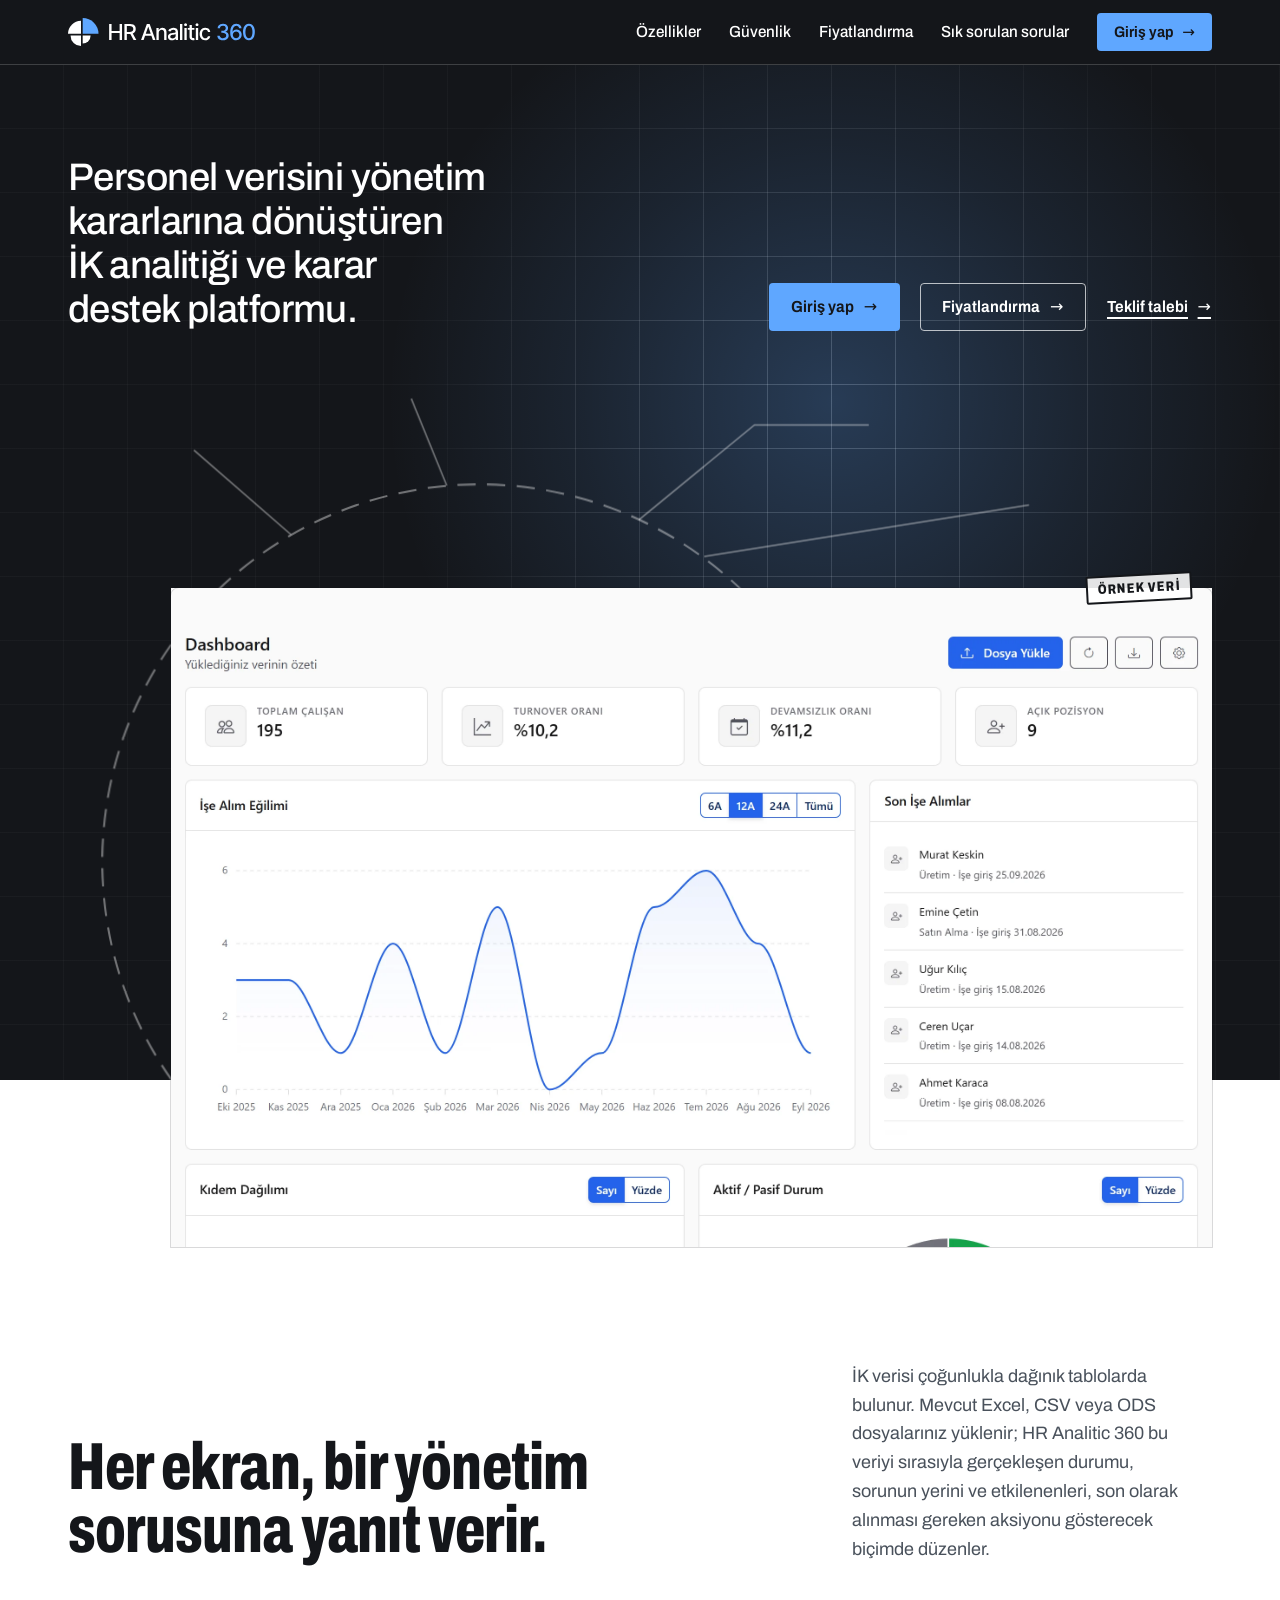
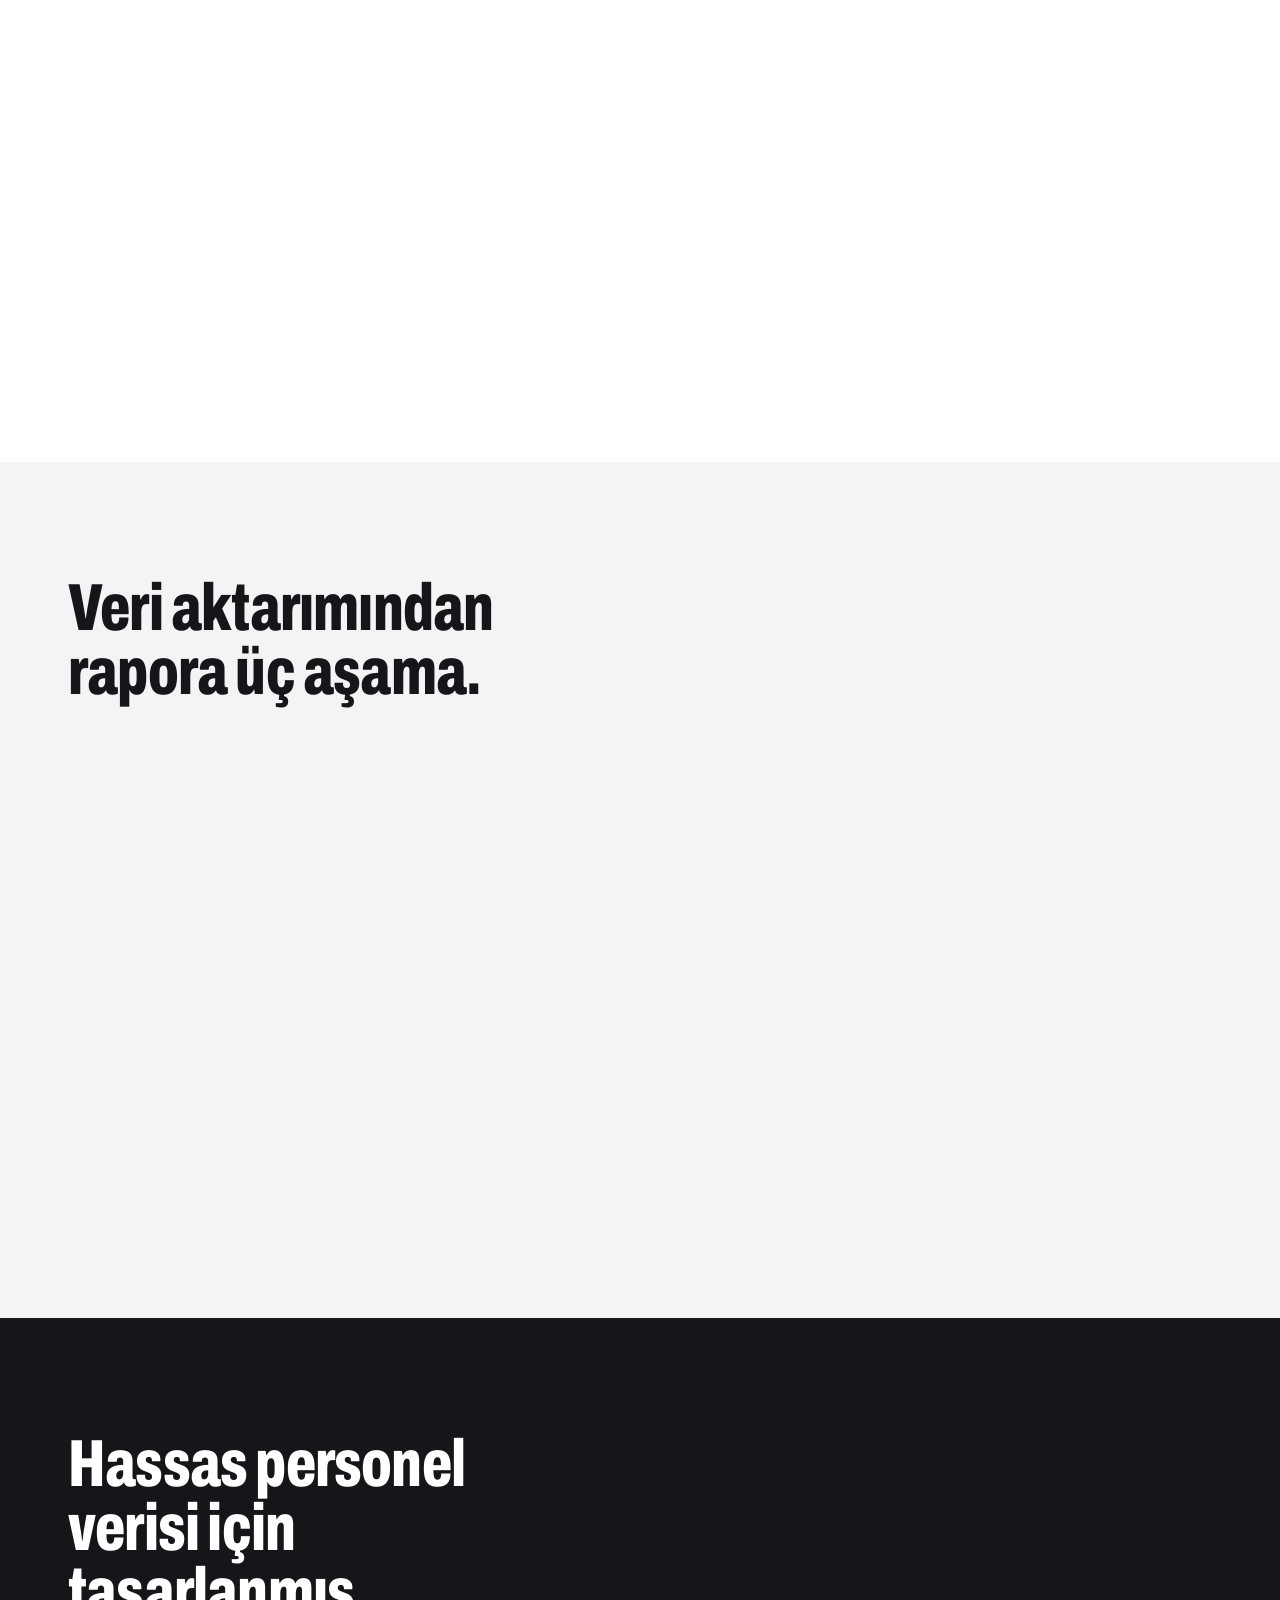
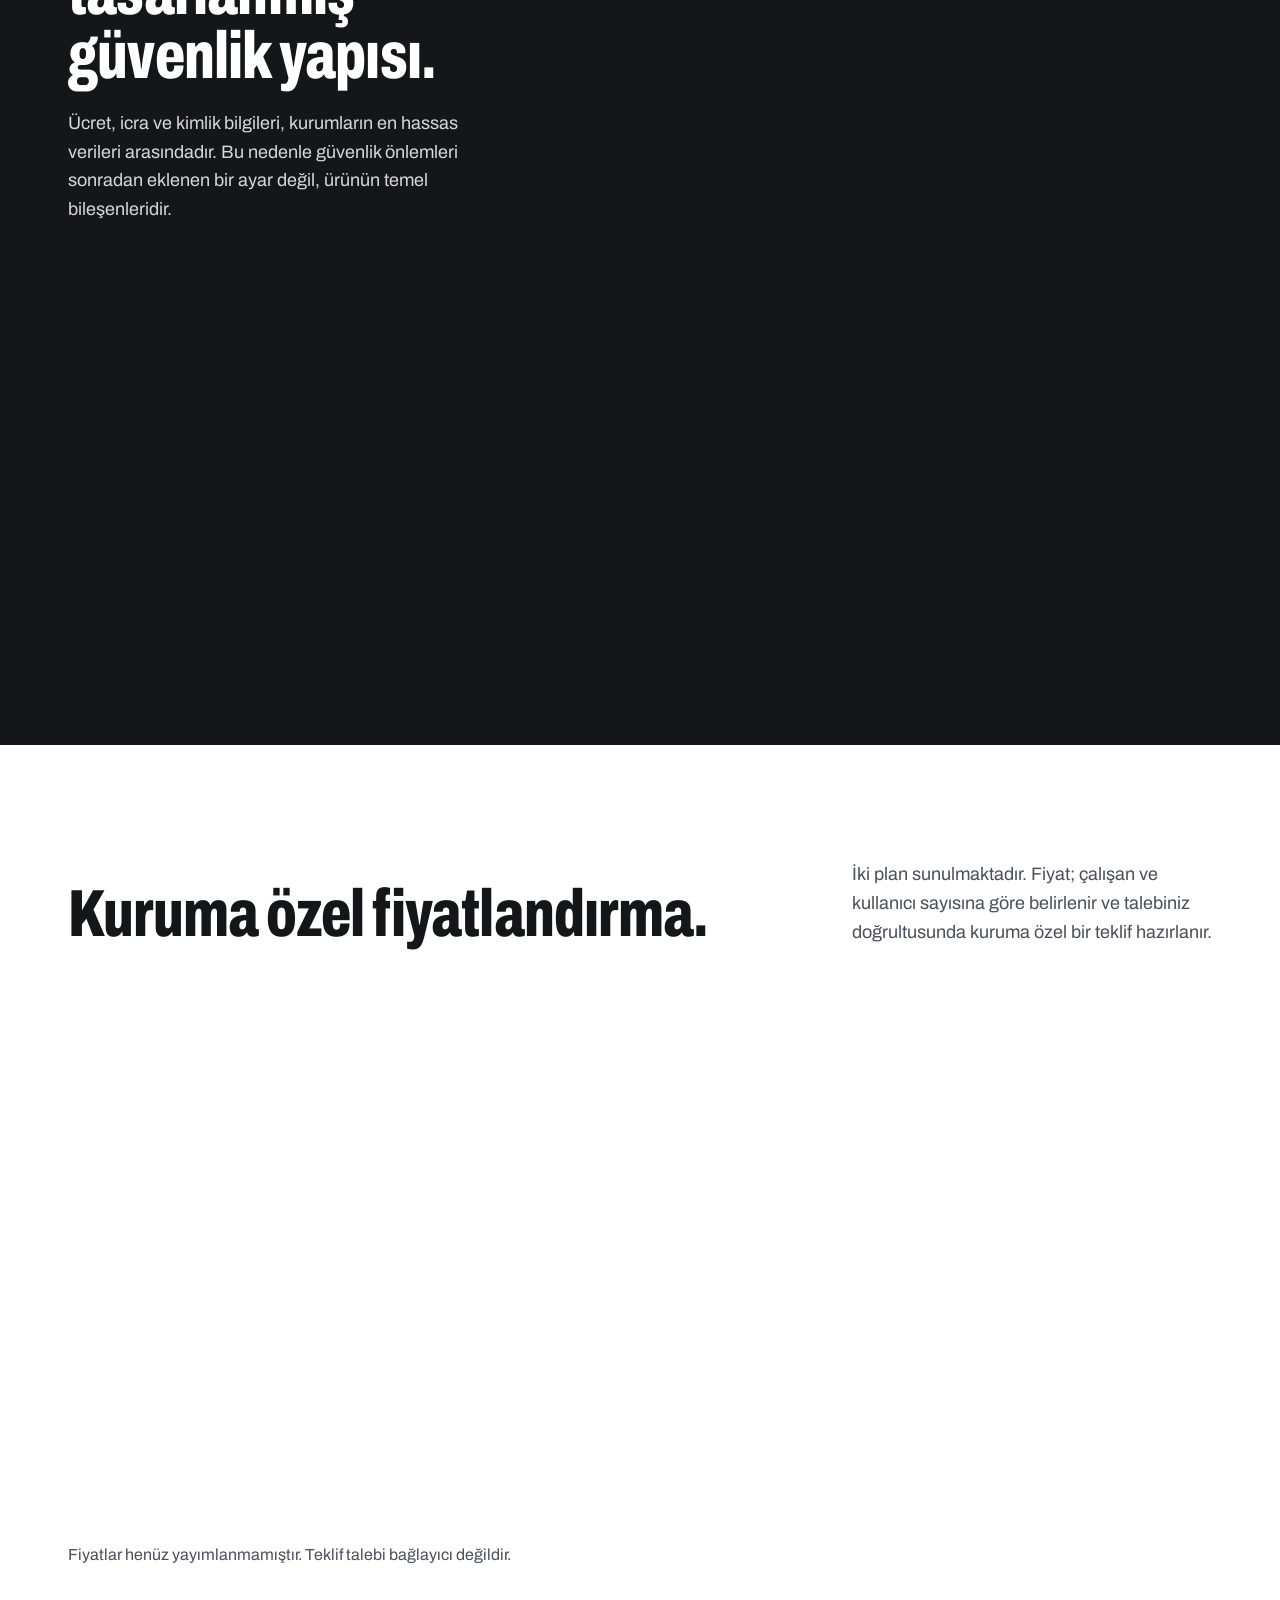
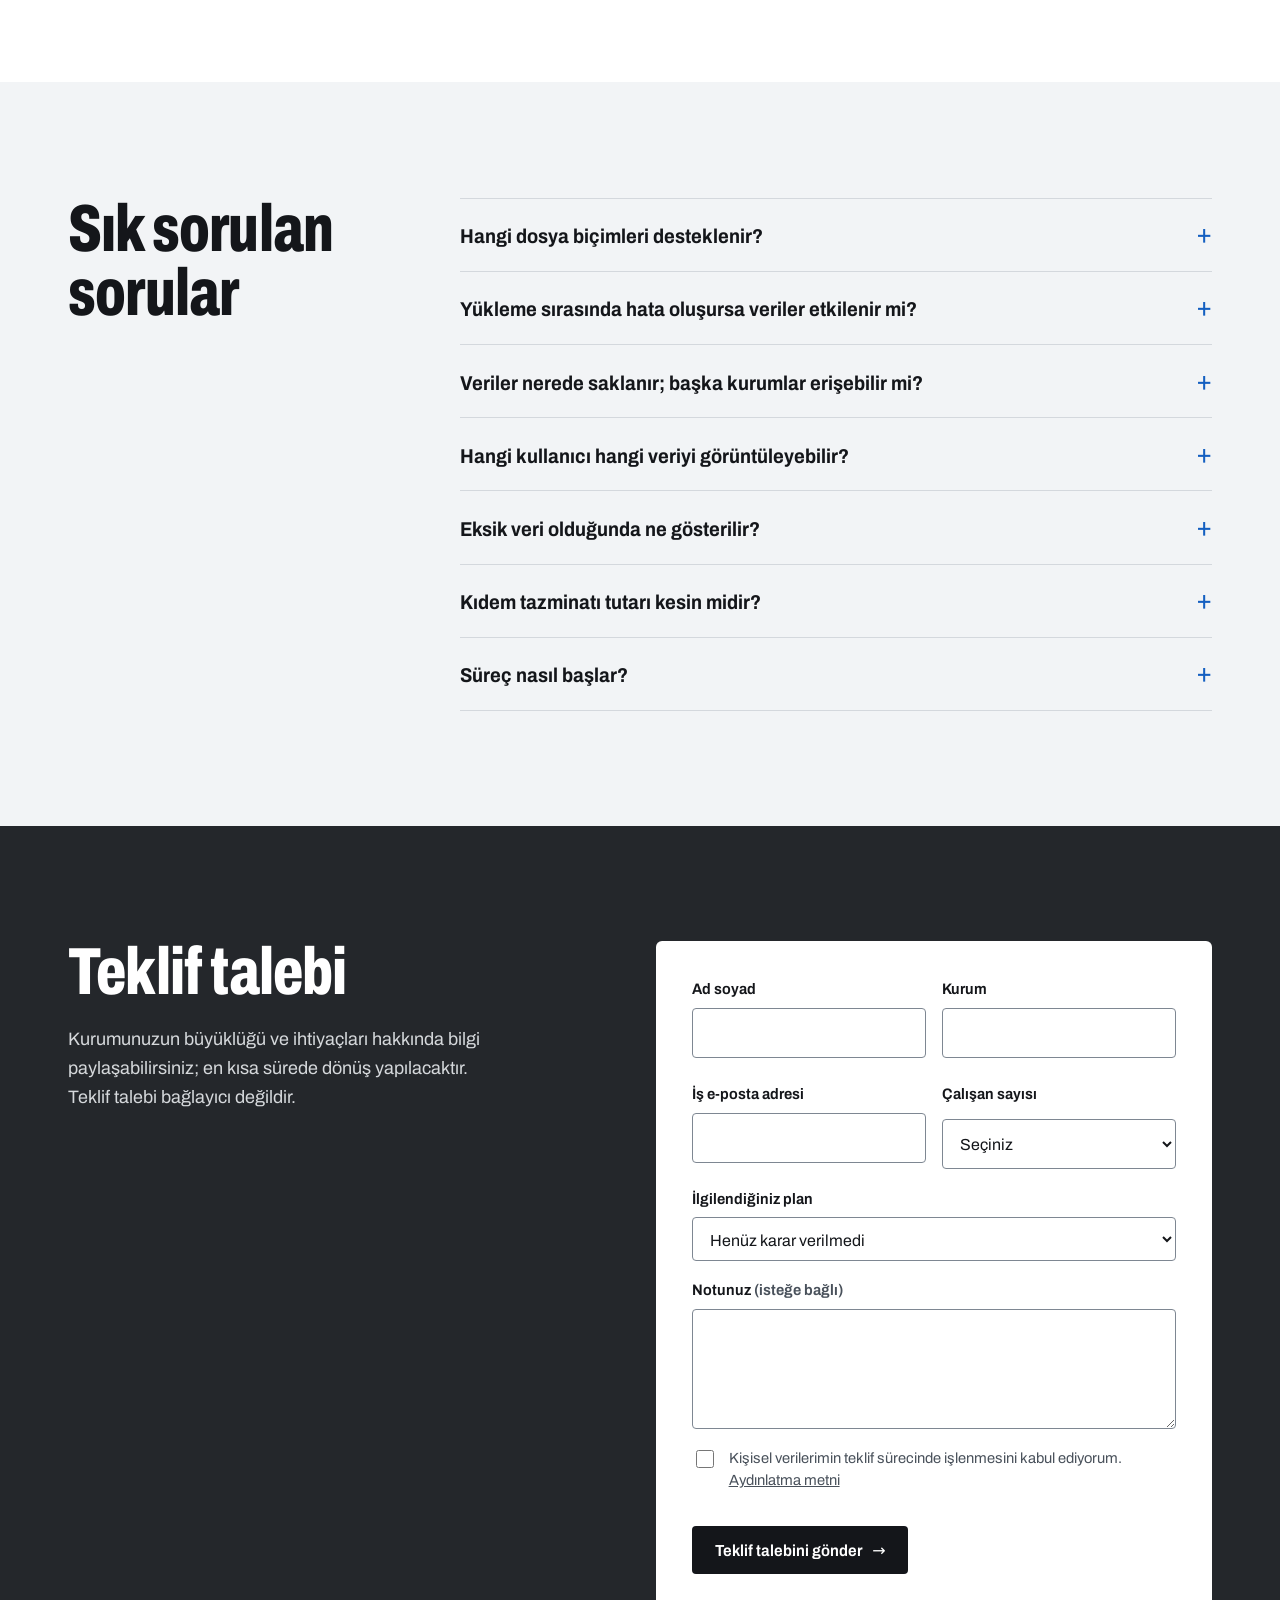
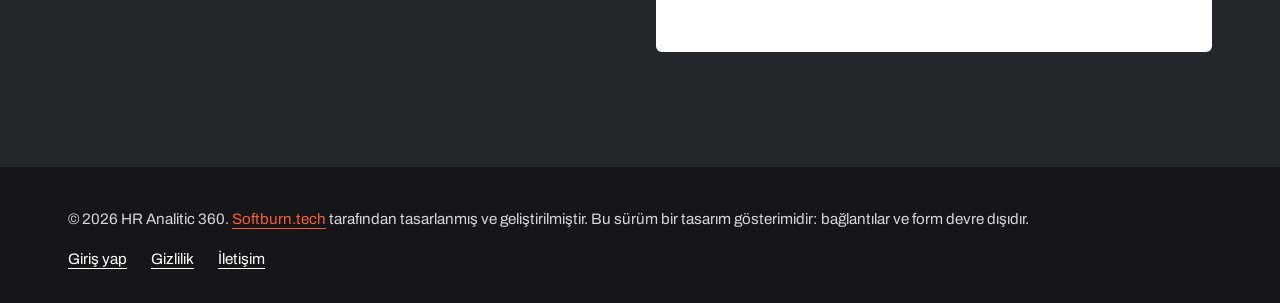
==== commit 0e27f957: "Hero: orbit further left, dashboard closer, varied question lines" ====
--- a/index.html
+++ b/index.html
@@ -14,7 +14,7 @@
 <meta property="og:title" content="HR Analitic 360 · İK analitiği ve karar destek platformu">
 <meta property="og:description" content="Ne oldu? Sorun nerede? Kimler etkileniyor? Hangi aksiyon? Personel verisi bu dört soruya yanıt veren göstergelere, uyarılara ve aksiyon kayıtlarına dönüşür.">
 <meta name="twitter:card" content="summary_large_image">
-<link rel="stylesheet" href="css/site.css?v=3">
+<link rel="stylesheet" href="css/site.css?v=4">
 <script src="js/erken.js"></script>
 </head>
 <body>
@@ -48,12 +48,12 @@
         </div>
       </div>
       <div class="sahne">
-        <svg class="yorunge" viewBox="0 0 1000 809" aria-hidden="true" focusable="false">
-          <circle class="yorunge-halka" cx="430" cy="460" r="360"/>
-          <path class="hat hat-1" d="M95 150 H125 L154 229"/>
-          <path class="hat hat-2" d="M250 45 H300 L337 112"/>
-          <path class="hat hat-3" d="M553 122 L590 45 H640"/>
-          <path class="hat hat-4" d="M685 205 L740 140 H790"/>
+        <svg class="yorunge" viewBox="0 0 1000 739" aria-hidden="true" focusable="false">
+          <circle class="yorunge-halka" cx="360" cy="430" r="330"/>
+          <path class="hat hat-1" d="M195 144 L110 70"/>
+          <path class="hat hat-2" d="M331 101 L300 25"/>
+          <path class="hat hat-3" d="M499 131 L600 48 H700"/>
+          <path class="hat hat-4" d="M556 163 L840 118"/>
         </svg>
         <h1 id="h1">
           <a class="h1-satir soru-etiket soru-etiket--sol e1" href="#soru-1">Ne oldu?<span class="nokta" aria-hidden="true"></span></a>
--- a/css/site.css
+++ b/css/site.css
@@ -97,10 +97,10 @@
 .kahraman-yan p { max-width: 24ch; font-size: clamp(1.75rem, 3vw, 2.5rem); font-weight: 500; line-height: 1.15; letter-spacing: -0.015em; text-wrap: balance; color: var(--beyaz); }
 
 /* Sahne: panonun arkasında, sola kaymış kesik çizgili yörünge; dört soru ona kesik çizgilerle bağlı. Koordinatlar SVG ile aynı: 1000 birim = sahne genişliği. */
-.sahne { position: relative; container-type: inline-size; padding-top: 24cqw; margin-bottom: clamp(-11rem, -13vw, -4rem); }
+.sahne { position: relative; container-type: inline-size; padding-top: 17cqw; margin-bottom: clamp(-11rem, -13vw, -4rem); }
 .yorunge { position: absolute; top: 0; left: 0; width: 100%; height: auto; overflow: visible; pointer-events: none; }
-.yorunge-halka { fill: none; stroke: color-mix(in oklab, var(--beyaz) 32%, transparent); stroke-width: 1.5; stroke-dasharray: 5 9; transform-origin: 430px 460px; animation: yorunge 140s linear infinite; }
-.hat { fill: none; stroke: color-mix(in oklab, var(--beyaz) 30%, transparent); stroke-width: 1.25; stroke-dasharray: 3 6; transition: stroke .3s var(--kolay), stroke-width .3s var(--kolay); }
+.yorunge-halka { fill: none; stroke: color-mix(in oklab, var(--beyaz) 40%, transparent); stroke-width: 1.75; stroke-dasharray: 16 10; transform-origin: 360px 430px; animation: yorunge 140s linear infinite; }
+.hat { fill: none; stroke: color-mix(in oklab, var(--beyaz) 42%, transparent); stroke-width: 1.25; transition: stroke .3s var(--kolay), stroke-width .3s var(--kolay); }
 @keyframes yorunge { to { transform: rotate(360deg); } }
 .kahraman h1 { position: absolute; inset: 0; z-index: 2; pointer-events: none; font-size: clamp(1rem, 1.6cqw, 1.25rem); font-weight: 500; line-height: 1.6; letter-spacing: 0; }
 .soru-etiket {
@@ -109,10 +109,10 @@
 }
 .soru-etiket--sol { margin-right: -5px; }
 .soru-etiket:not(.soru-etiket--sol) { margin-left: -5px; }
-.e1 { right: calc(100cqw - 9.5cqw); top: 15cqw; }
-.e2 { right: calc(100cqw - 25cqw); top: 4.5cqw; }
-.e3 { left: 64cqw; top: 4.5cqw; }
-.e4 { left: 79cqw; top: 14cqw; color: var(--mavi-ac); }
+.e1 { right: calc(100cqw - 11cqw); top: 7cqw; }
+.e2 { right: calc(100cqw - 30cqw); top: 2.5cqw; }
+.e3 { left: 70cqw; top: 4.8cqw; }
+.e4 { left: 84cqw; top: 11.8cqw; color: var(--mavi-ac); }
 .nokta { flex: none; width: 10px; height: 10px; border-radius: 50%; background: var(--mavi); box-shadow: 0 0 0 4px color-mix(in oklab, var(--mavi) 18%, transparent), 0 0 16px 2px color-mix(in oklab, var(--mavi) 65%, transparent); transition: transform .3s var(--kolay), box-shadow .3s var(--kolay); animation: nabiz 3.2s ease-in-out infinite; }
 @keyframes nabiz { 50% { box-shadow: 0 0 0 6px color-mix(in oklab, var(--mavi) 10%, transparent), 0 0 22px 4px color-mix(in oklab, var(--mavi) 50%, transparent); } }
 .soru-etiket:hover, .soru-etiket:focus-visible { color: var(--beyaz); }
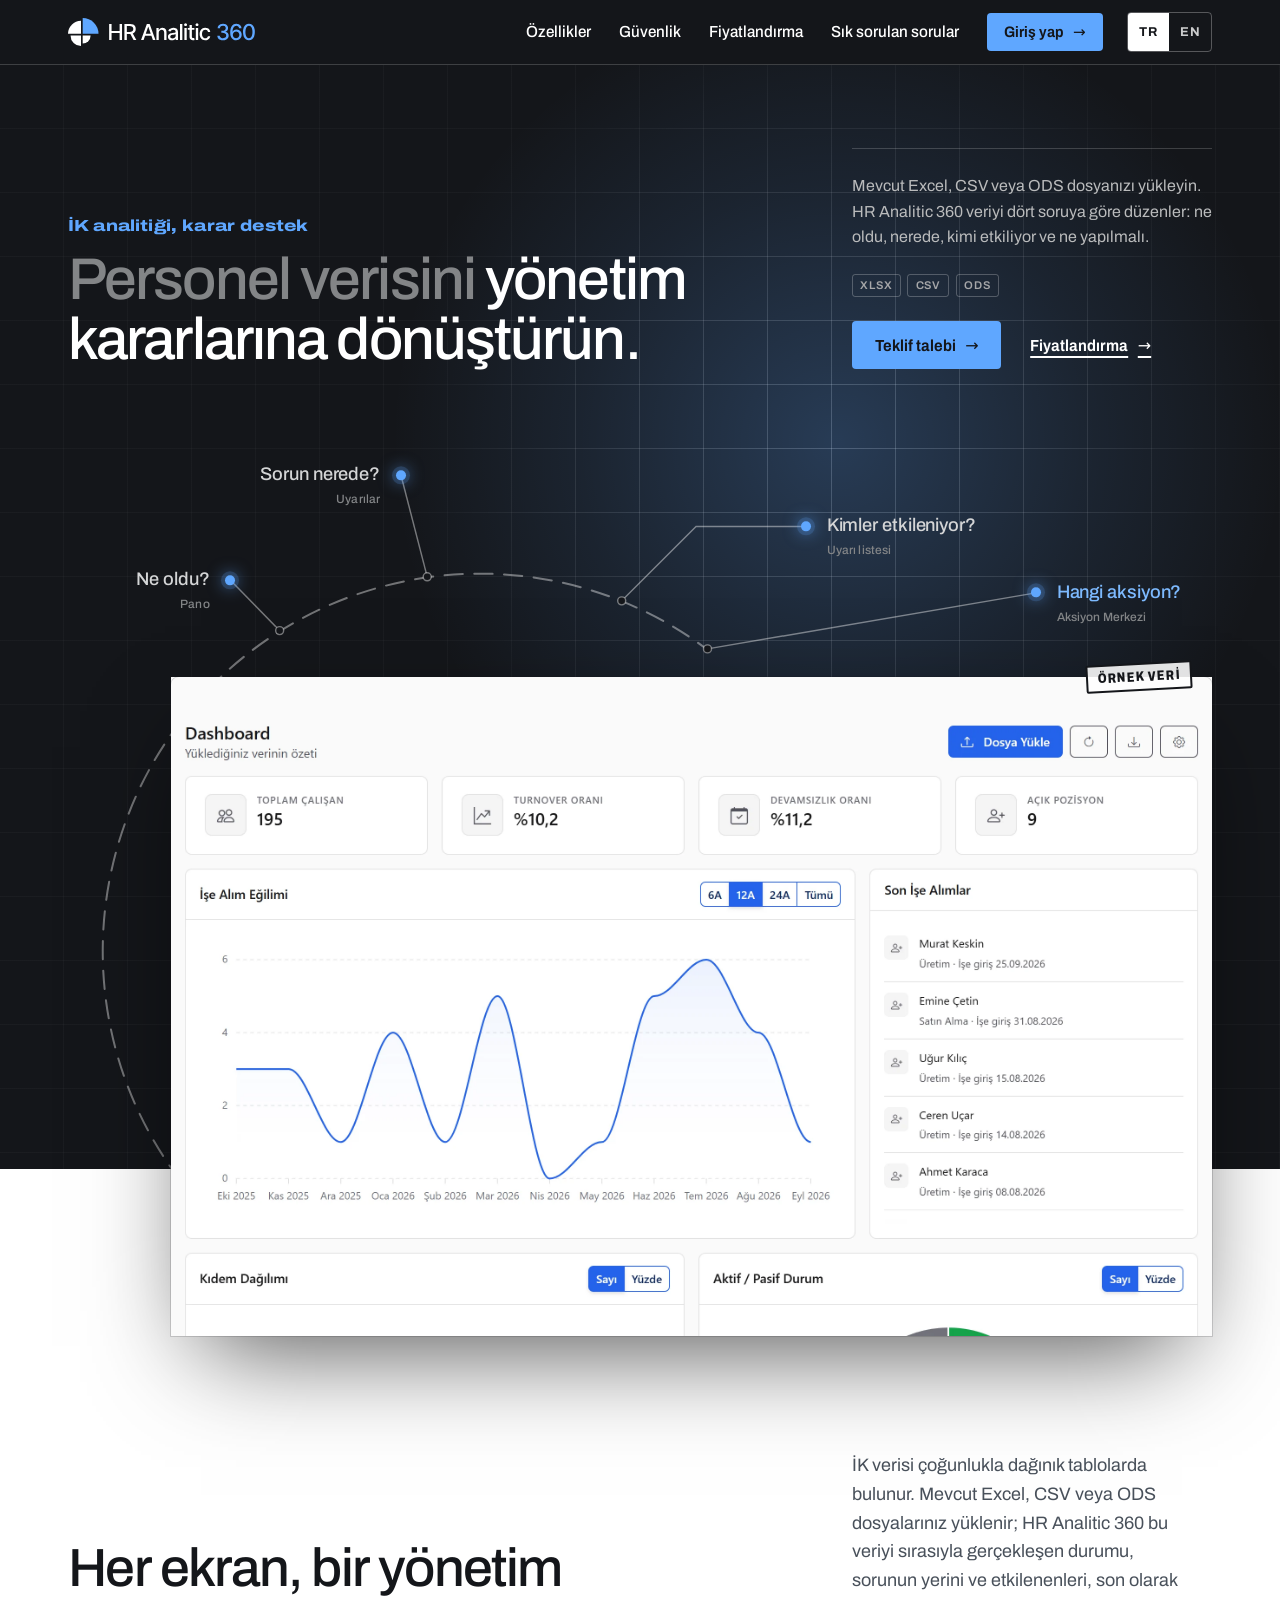
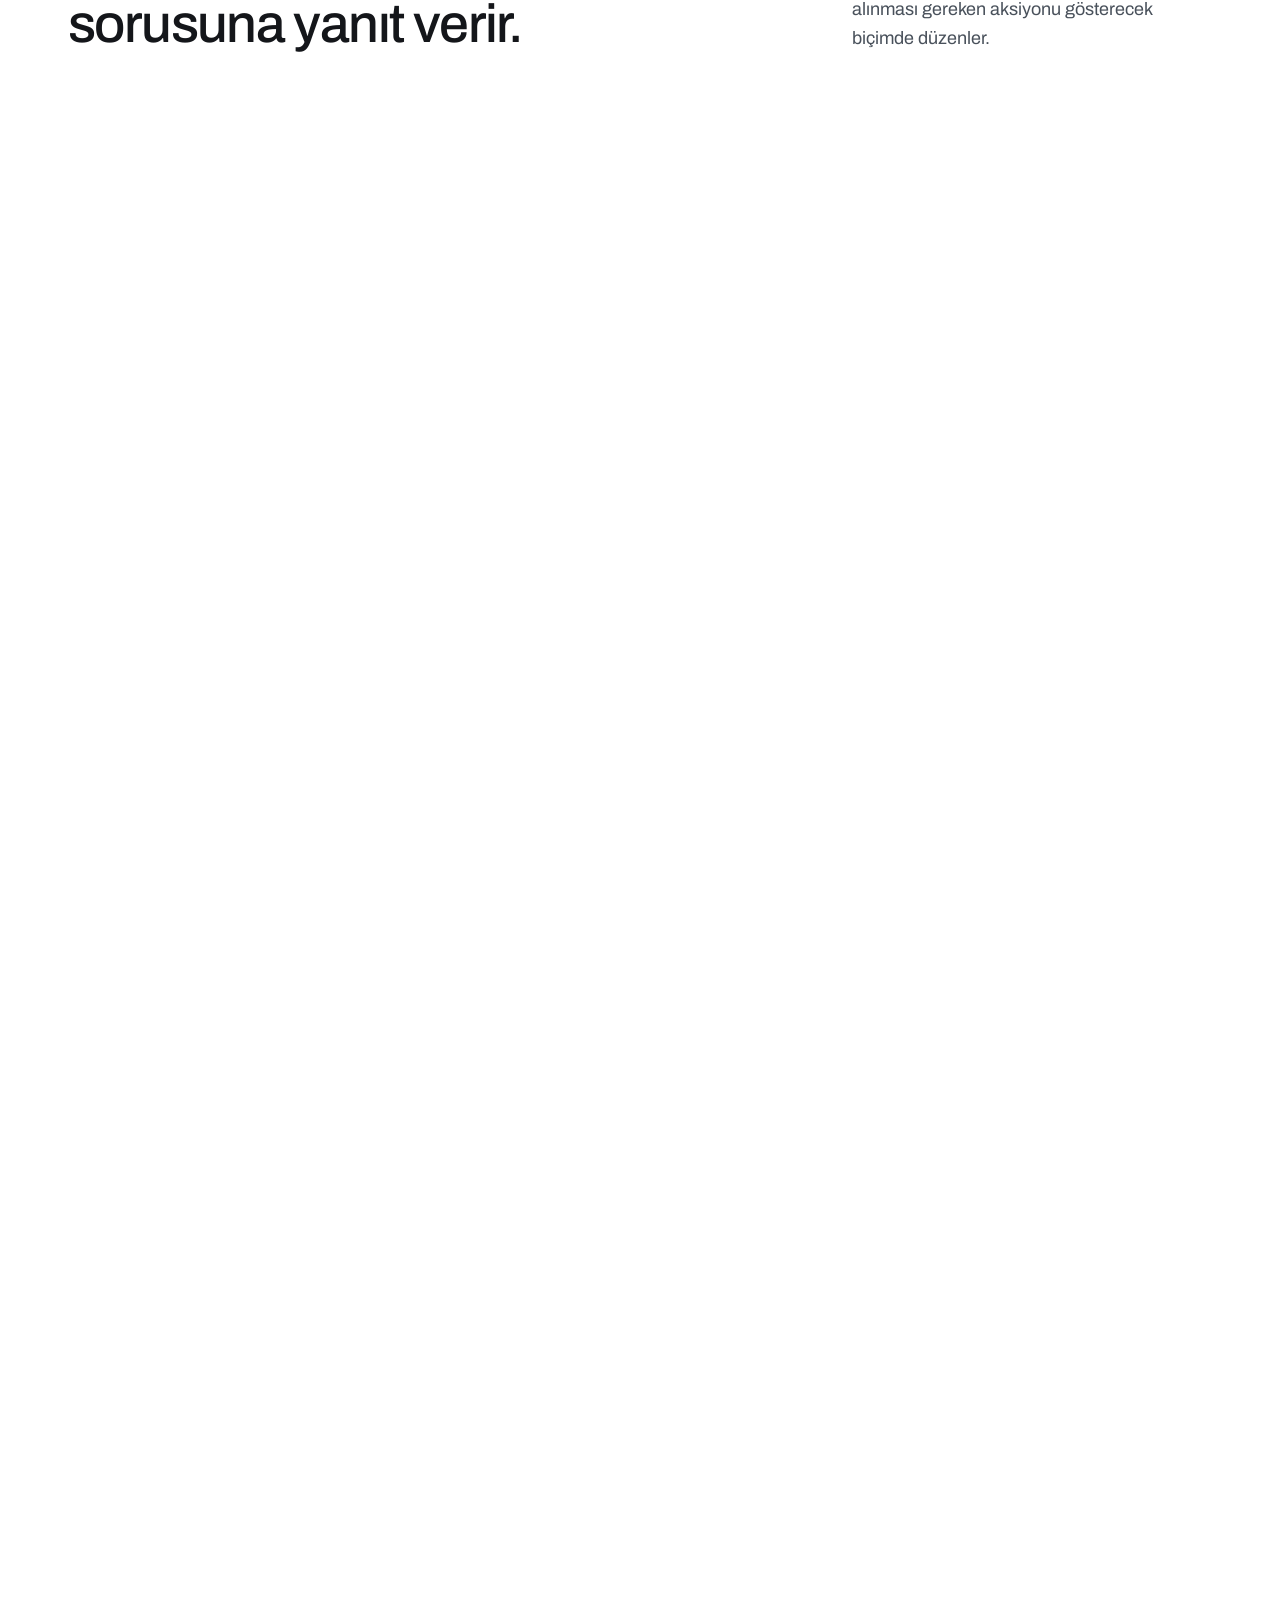
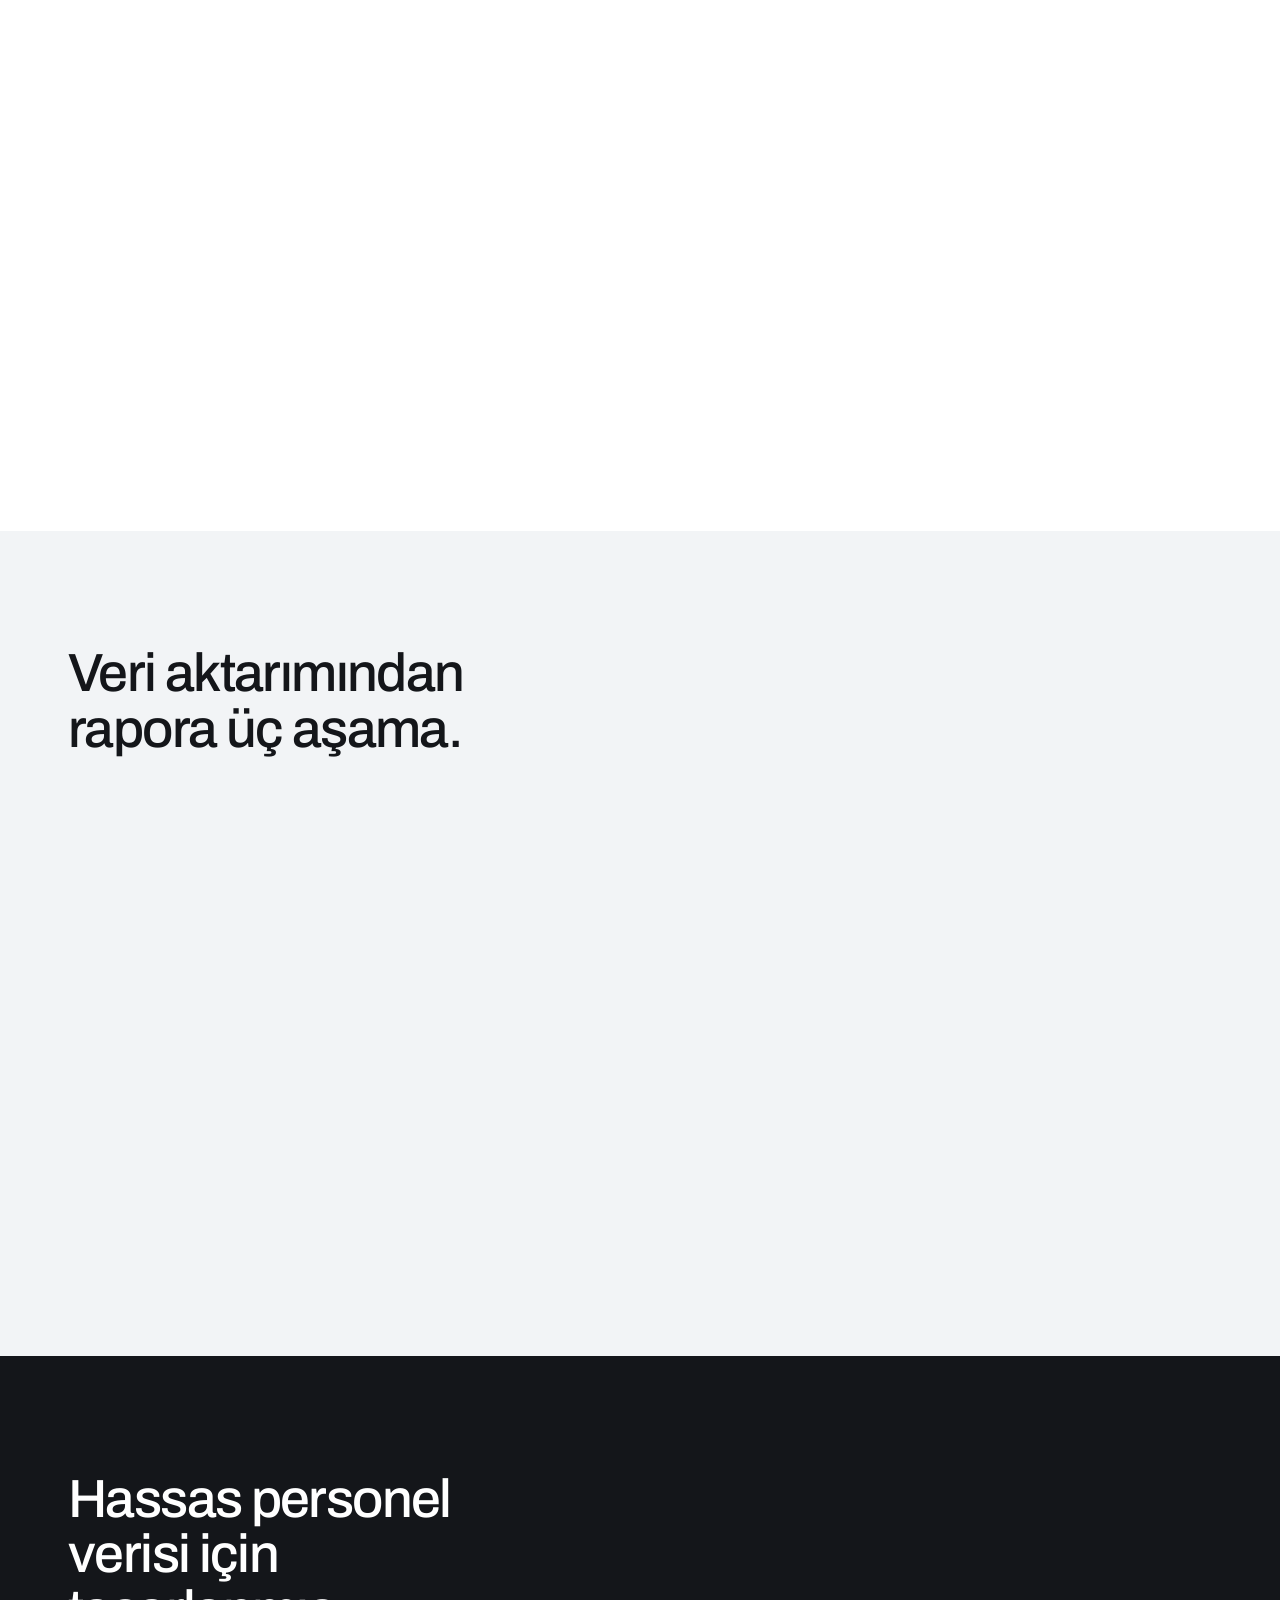
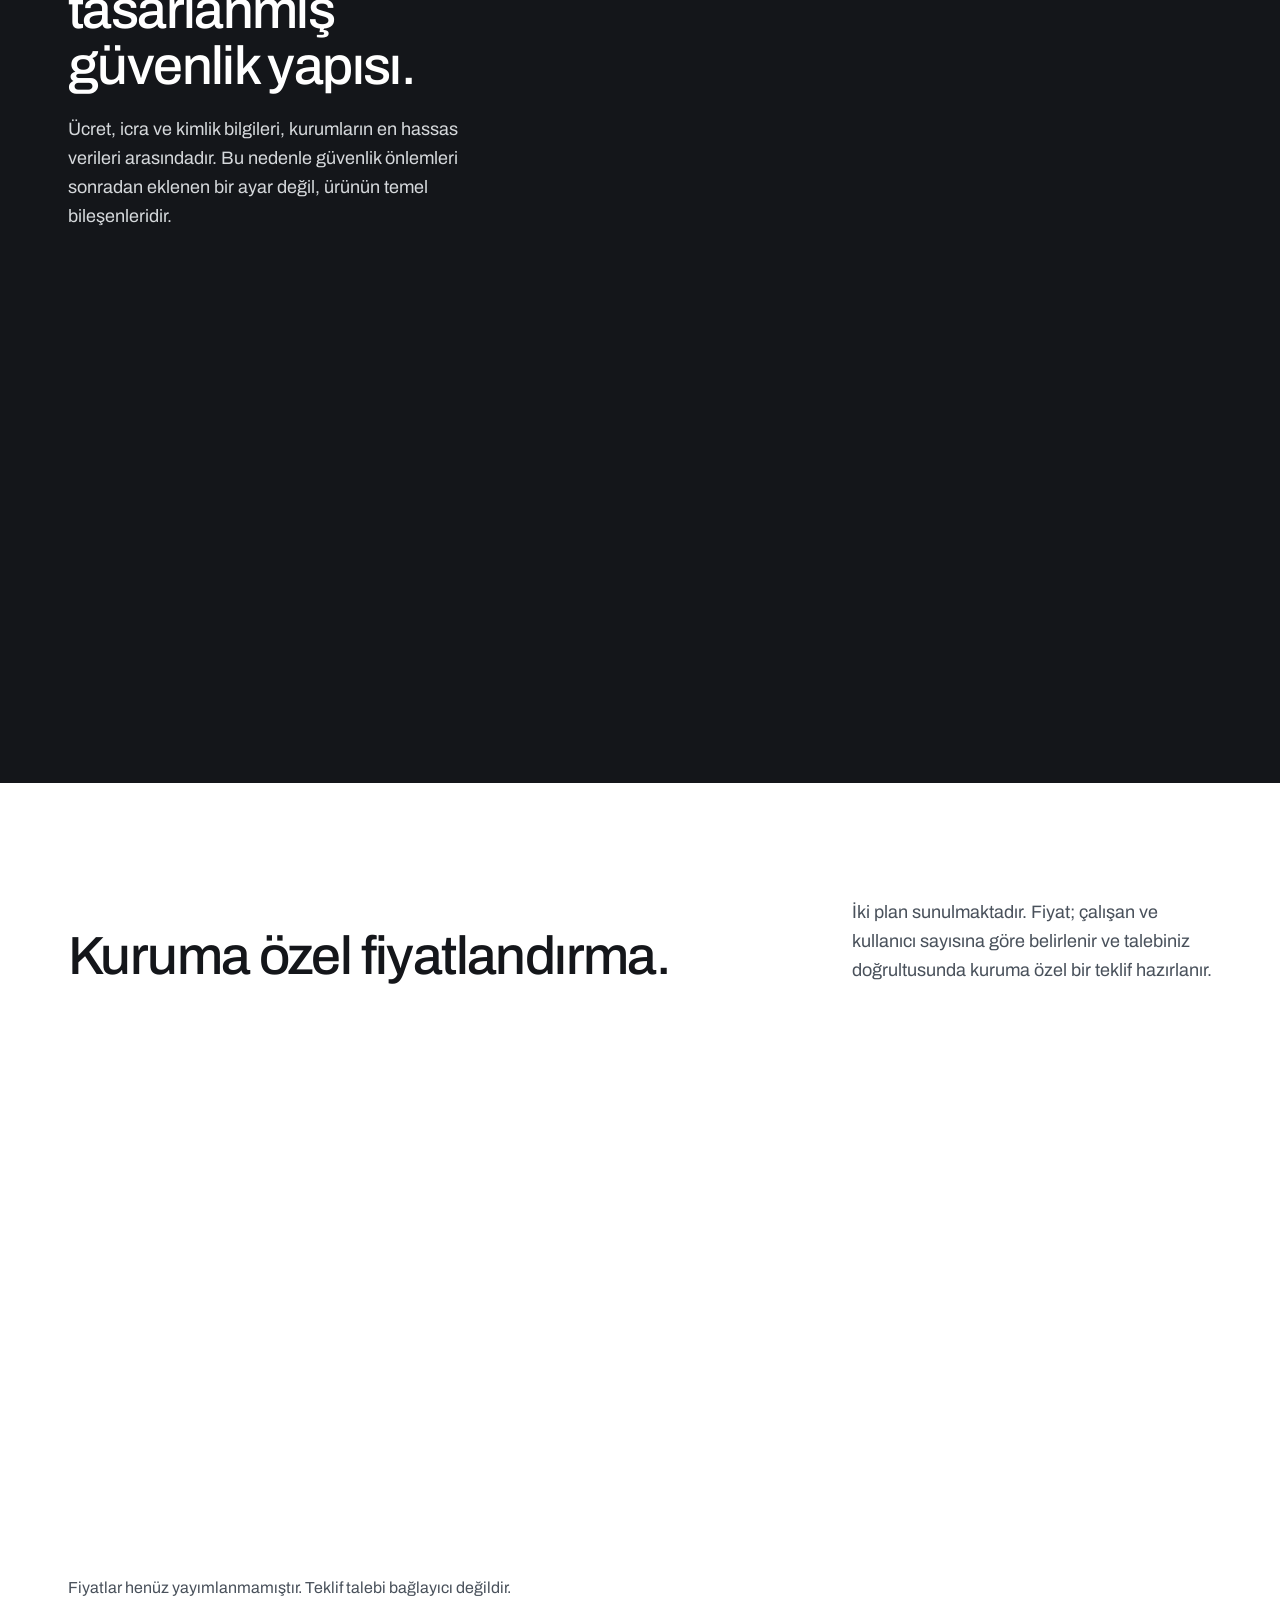
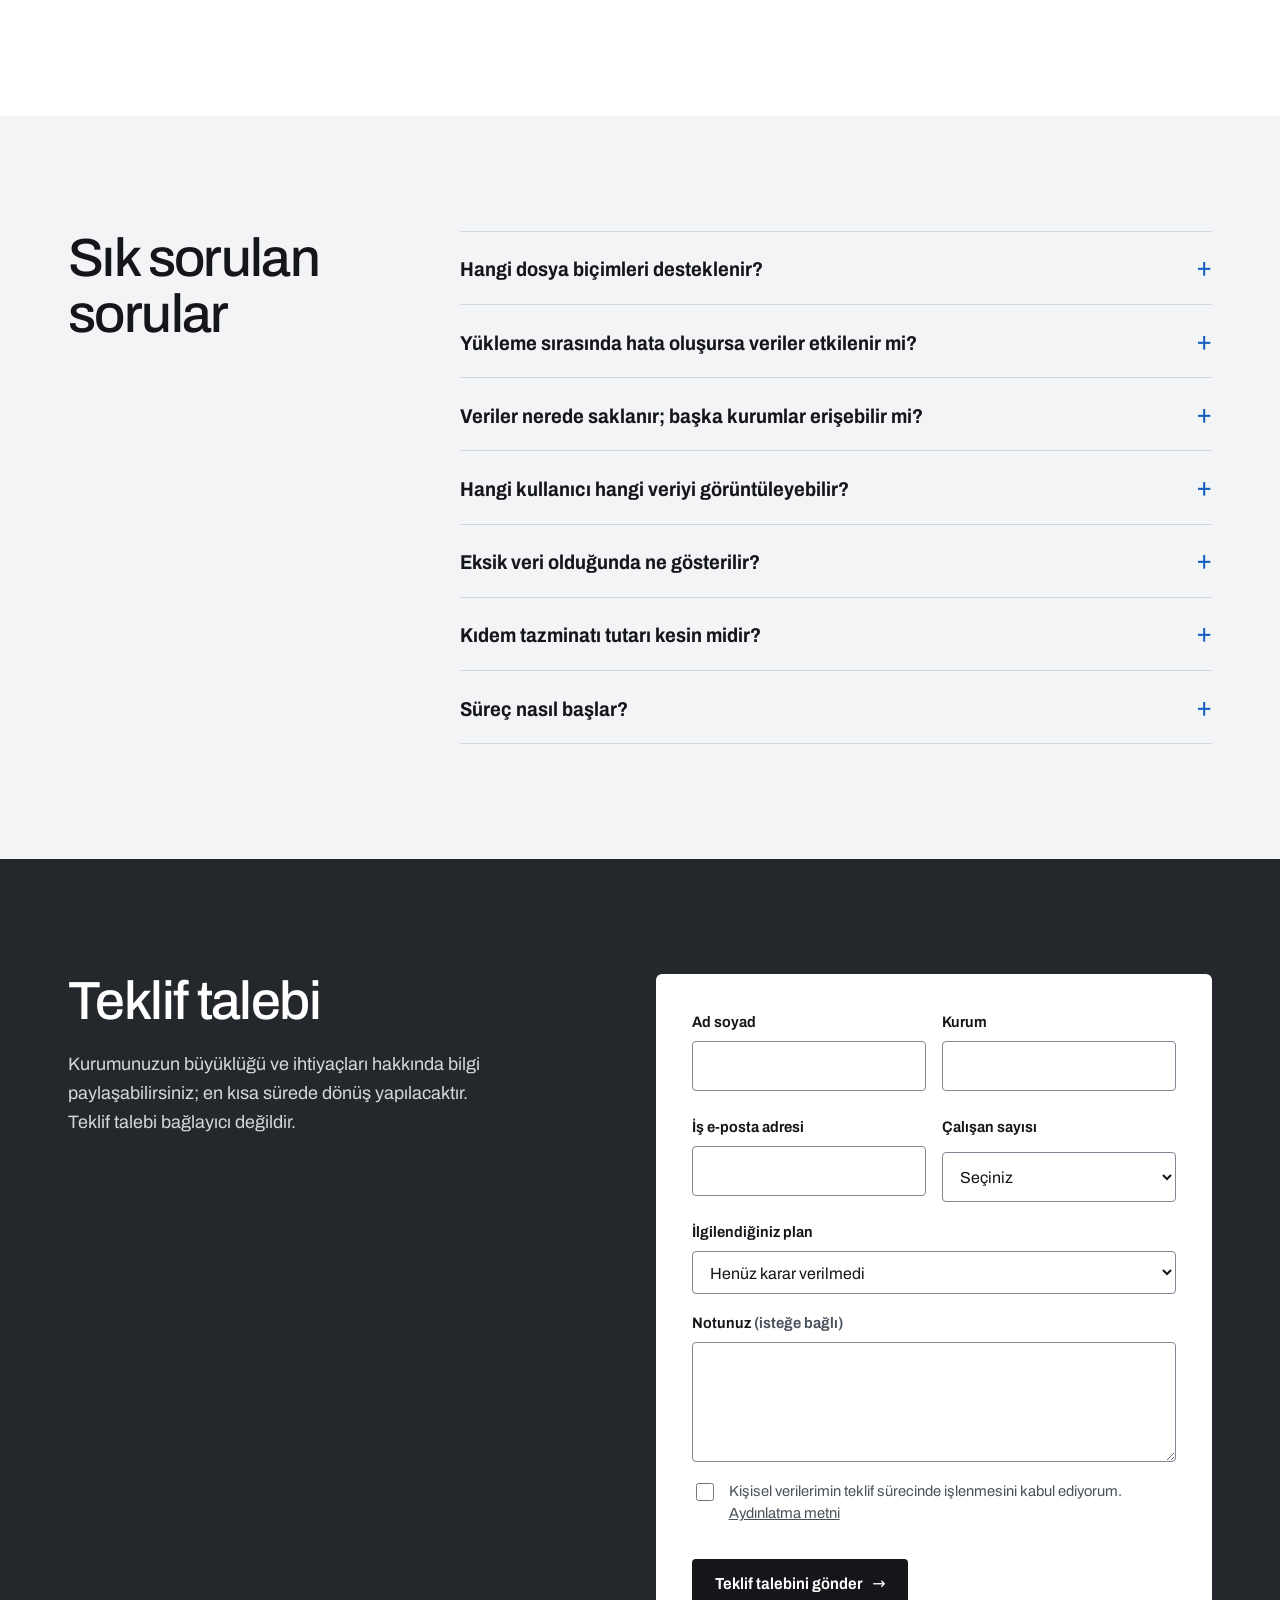
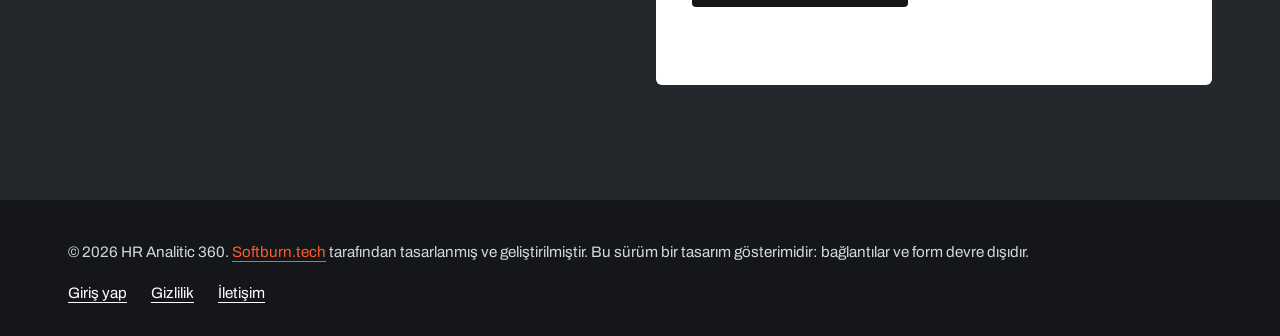
==== commit b6c7f706: "English version (/en/) with English product screens; refreshed hero and type" ====
--- a/index.html
+++ b/index.html
@@ -11,10 +11,11 @@
 <link rel="icon" href="favicon.svg" type="image/svg+xml">
 <meta property="og:type" content="website">
 <meta property="og:locale" content="tr_TR">
+<meta property="og:locale:alternate" content="en_US">
 <meta property="og:title" content="HR Analitic 360 · İK analitiği ve karar destek platformu">
 <meta property="og:description" content="Ne oldu? Sorun nerede? Kimler etkileniyor? Hangi aksiyon? Personel verisi bu dört soruya yanıt veren göstergelere, uyarılara ve aksiyon kayıtlarına dönüşür.">
 <meta name="twitter:card" content="summary_large_image">
-<link rel="stylesheet" href="css/site.css?v=4">
+<link rel="stylesheet" href="css/site.css?v=5">
 <script src="js/erken.js"></script>
 </head>
 <body>
@@ -31,6 +32,10 @@
       <a href="#sss">Sık sorulan sorular</a>
       <a class="dugme dugme--mavi" href="#">Giriş yap</a>
     </nav>
+    <nav class="dil" aria-label="Dil seçimi">
+      <a href="./" lang="tr" hreflang="tr" aria-current="true">TR</a>
+      <a href="en/" lang="en" hreflang="en">EN</a>
+    </nav>
   </div>
 </header>
 
@@ -39,27 +44,37 @@
   <section class="kahraman" aria-labelledby="h1">
     <div class="arka" aria-hidden="true"><span class="arka-izgara"></span><span class="arka-izgara-isik"></span><span class="arka-isik"></span></div>
     <div class="kap kahraman-izgara">
-      <div class="kahraman-yan">
-        <p>Personel verisini yönetim kararlarına dönüştüren İK analitiği ve karar destek platformu.</p>
-        <div class="dugmeler">
-          <a class="dugme dugme--mavi" href="#">Giriş yap</a>
-          <a class="dugme dugme--cizgi-beyaz" href="#fiyatlandirma">Fiyatlandırma</a>
-          <a class="dugme dugme--duz" href="#iletisim">Teklif talebi</a>
+      <div class="kahraman-ust">
+        <div class="kahraman-baslik">
+          <p class="ust-etiket">İK analitiği, karar destek</p>
+          <p class="slogan"><span>Personel verisini</span> yönetim kararlarına dönüştürün.</p>
+        </div>
+        <div class="kahraman-yan">
+          <p>Mevcut Excel, CSV veya ODS dosyanızı yükleyin. HR Analitic 360 veriyi dört soruya göre düzenler: ne oldu, nerede, kimi etkiliyor ve ne yapılmalı.</p>
+          <ul class="dosya-turleri" aria-label="Desteklenen dosya türleri"><li>XLSX</li><li>CSV</li><li>ODS</li></ul>
+          <div class="dugmeler">
+            <a class="dugme dugme--mavi" href="#iletisim">Teklif talebi</a>
+            <a class="dugme dugme--duz" href="#fiyatlandirma">Fiyatlandırma</a>
+          </div>
         </div>
       </div>
       <div class="sahne">
         <svg class="yorunge" viewBox="0 0 1000 739" aria-hidden="true" focusable="false">
-          <circle class="yorunge-halka" cx="360" cy="430" r="330"/>
-          <path class="hat hat-1" d="M195 144 L110 70"/>
-          <path class="hat hat-2" d="M331 101 L300 25"/>
-          <path class="hat hat-3" d="M499 131 L600 48 H700"/>
-          <path class="hat hat-4" d="M556 163 L840 118"/>
+          <path class="yorunge-halka" d="M195 715.8 A330 330 0 1 1 558.6 166.4"/>
+          <path class="hat hat-1" d="M185 150 L142 106"/>
+          <path class="hat hat-2" d="M314 103 L291 14"/>
+          <path class="hat hat-3" d="M484 124 L549 59 H645"/>
+          <path class="hat hat-4" d="M559 166 L846 117"/>
+          <circle class="dugum dugum-1" cx="185" cy="150" r="3.5"/>
+          <circle class="dugum dugum-2" cx="314" cy="103" r="3.5"/>
+          <circle class="dugum dugum-3" cx="484" cy="124" r="3.5"/>
+          <circle class="dugum dugum-4" cx="559" cy="166" r="3.5"/>
         </svg>
         <h1 id="h1">
-          <a class="h1-satir soru-etiket soru-etiket--sol e1" href="#soru-1">Ne oldu?<span class="nokta" aria-hidden="true"></span></a>
-          <a class="h1-satir soru-etiket soru-etiket--sol e2" href="#soru-2">Sorun nerede?<span class="nokta" aria-hidden="true"></span></a>
-          <a class="h1-satir soru-etiket e3" href="#soru-3"><span class="nokta" aria-hidden="true"></span>Kimler etkileniyor?</a>
-          <a class="h1-satir soru-etiket e4" href="#soru-4"><span class="nokta" aria-hidden="true"></span>Hangi aksiyon?</a>
+          <a class="h1-satir soru-etiket soru-etiket--sol e1" href="#soru-1"><span class="nokta" aria-hidden="true"></span><span>Ne oldu?</span><span class="soru-alt" aria-hidden="true">Pano</span></a>
+          <a class="h1-satir soru-etiket soru-etiket--sol e2" href="#soru-2"><span class="nokta" aria-hidden="true"></span><span>Sorun nerede?</span><span class="soru-alt" aria-hidden="true">Uyarılar</span></a>
+          <a class="h1-satir soru-etiket e3" href="#soru-3"><span class="nokta" aria-hidden="true"></span><span>Kimler etkileniyor?</span><span class="soru-alt" aria-hidden="true">Uyarı listesi</span></a>
+          <a class="h1-satir soru-etiket e4" href="#soru-4"><span class="nokta" aria-hidden="true"></span><span>Hangi aksiyon?</span><span class="soru-alt" aria-hidden="true">Aksiyon Merkezi</span></a>
         </h1>
         <figure class="kahraman-ekran">
           <div class="ekran">
@@ -99,7 +114,7 @@
         <p class="govde">Deneme süresi bitişleri, sözleşme ve çalışma izni tarihleri, eğitim ve sertifika geçerlilikleri, yüksek izin bakiyesi ve yüksek devamsızlık kontrol edilir. Tanımlı eşiği aşan her durum ayrı bir sayaçta gösterilir.</p>
         <div class="ekran">
           <span class="damga">Örnek veri</span>
-          <img src="img/uyarilar-kartlar.webp" width="2400" height="660" alt="Uyarı sayaçları: deneme süresi bitişi 30 gün içinde 4 yaklaşan; yüksek devamsızlık 8 eşiği aşan; yüksek izin bakiyesi 1 eşiği aşan." loading="lazy">
+          <img src="img/uyarilar-kartlar.webp" width="2400" height="660" alt="Uyarı sayaçları: deneme süresi bitişi 30 gün içinde 1 yaklaşan; yüksek devamsızlık 2 eşiği aşan; yüksek izin bakiyesi 1 eşiği aşan." loading="lazy">
         </div>
       </article>
 
--- a/css/site.css
+++ b/css/site.css
@@ -52,9 +52,9 @@
 .gizli { position: absolute; width: 1px; height: 1px; overflow: hidden; clip-path: inset(50%); white-space: nowrap; }
 
 /* ---- Başlıklar: genişlik ekseni ile ölçülü ---- */
-.baslik { font-weight: 800; font-stretch: 70%; line-height: 0.96; letter-spacing: -0.012em; text-wrap: balance; }
-h2.baslik { font-size: clamp(2.4rem, 5.2vw, 4.4rem); }
-h3.baslik { font-size: clamp(1.9rem, 3.2vw, 2.6rem); font-stretch: 74%; line-height: 1; }
+.baslik { font-weight: 500; line-height: 1.04; letter-spacing: -0.03em; text-wrap: balance; }
+h2.baslik { font-size: clamp(2.25rem, 4.2vw, 3.6rem); }
+h3.baslik { font-size: clamp(1.6rem, 2.6vw, 2.1rem); line-height: 1.08; }
 .govde { max-width: 62ch; text-wrap: pretty; }
 .soluk { color: var(--soluk); }
 
@@ -83,45 +83,61 @@
 .ust .kap { display: flex; align-items: center; justify-content: space-between; gap: 1.5rem; min-height: 4rem; }
 .marka { display: inline-flex; align-items: center; text-decoration: none; }
 .marka img { height: 1.75rem; width: auto; }
-.menu { display: flex; align-items: center; gap: 1.75rem; }
+.menu { display: flex; align-items: center; gap: 1.75rem; margin-left: auto; }
+.dil { display: inline-flex; flex: none; border: 1px solid color-mix(in oklab, var(--beyaz) 28%, transparent); border-radius: 4px; overflow: hidden; }
+.dil a { display: grid; place-items: center; min-width: 2.6rem; min-height: 2.4rem; font-size: .8rem; font-weight: 700; letter-spacing: .08em; text-decoration: none; color: color-mix(in oklab, var(--beyaz) 78%, transparent); transition: background-color .2s var(--kolay), color .2s var(--kolay); }
+.dil a:hover { color: var(--beyaz); background: color-mix(in oklab, var(--beyaz) 12%, transparent); }
+.dil a[aria-current] { background: var(--beyaz); color: var(--murekkep); }
 .menu a:not(.dugme) { text-decoration: none; font-size: 1rem; font-weight: 500; font-stretch: 94%; padding-block: .4rem; background: linear-gradient(currentColor, currentColor) left bottom / 0 1.5px no-repeat; transition: background-size .25s var(--kolay); }
 .menu a:not(.dugme):hover { background-size: 100% 1.5px; }
 .menu .dugme { padding: .55rem 1rem; font-size: .95rem; }
 .menu-dugme { display: none; background: none; border: 1.5px solid color-mix(in oklab, var(--beyaz) 60%, transparent); color: inherit; border-radius: 4px; padding: .5rem .85rem; font: inherit; font-size: .95rem; font-weight: 600; cursor: pointer; }
 
 /* ---- Kahraman alan ---- */
-.kahraman { position: relative; background: var(--murekkep); color: var(--beyaz); padding-top: clamp(3.5rem, 7vw, 6rem); }
+.kahraman { position: relative; background: var(--murekkep); color: var(--beyaz); padding-top: clamp(3.5rem, 6.5vw, 5.5rem); }
 .kahraman > .kap { position: relative; z-index: 1; }
-.kahraman-izgara { display: grid; row-gap: clamp(1.5rem, 3vw, 2.5rem); }
-.kahraman-yan { display: flex; flex-wrap: wrap; justify-content: space-between; align-items: end; gap: 2rem 3rem; }
-.kahraman-yan p { max-width: 24ch; font-size: clamp(1.75rem, 3vw, 2.5rem); font-weight: 500; line-height: 1.15; letter-spacing: -0.015em; text-wrap: balance; color: var(--beyaz); }
-
-/* Sahne: panonun arkasında, sola kaymış kesik çizgili yörünge; dört soru ona kesik çizgilerle bağlı. Koordinatlar SVG ile aynı: 1000 birim = sahne genişliği. */
+.kahraman-izgara { display: grid; row-gap: clamp(3rem, 7vw, 6rem); }
+.kahraman-ust { display: grid; grid-template-columns: repeat(12, minmax(0, 1fr)); column-gap: 2rem; row-gap: 2.5rem; align-items: end; }
+.kahraman-baslik { grid-column: 1 / span 8; display: grid; gap: 1.5rem; }
+.ust-etiket { margin-bottom: -.85rem; font-size: 1rem; font-weight: 800; font-stretch: 125%; letter-spacing: .01em; color: var(--mavi); }
+.slogan { font-size: clamp(2.5rem, 4.6vw, 4.25rem); font-weight: 500; line-height: 1.02; letter-spacing: -0.032em; text-wrap: balance; }
+.slogan span { color: color-mix(in oklab, var(--beyaz) 52%, var(--murekkep)); }
+.kahraman-yan { grid-column: 9 / span 4; display: grid; gap: 1.5rem; padding-top: 1.5rem; border-top: 1px solid color-mix(in oklab, var(--beyaz) 18%, transparent); }
+.kahraman-yan > p { font-size: 1rem; line-height: 1.6; color: color-mix(in oklab, var(--beyaz) 74%, var(--murekkep)); text-wrap: pretty; }
+.dosya-turleri { display: flex; gap: .4rem; }
+.dosya-turleri li { padding: .2rem .45rem; border: 1px solid color-mix(in oklab, var(--beyaz) 24%, transparent); border-radius: 3px; font-size: .7rem; line-height: 1.3; font-weight: 600; letter-spacing: .08em; color: color-mix(in oklab, var(--beyaz) 66%, var(--murekkep)); }
+.dugmeler { display: flex; flex-wrap: wrap; align-items: center; gap: .75rem 1.75rem; }
+.dugme--duz { padding-inline: 0; border-color: transparent; color: var(--beyaz); text-decoration: underline; text-decoration-thickness: 1.5px; text-underline-offset: .3em; }
+.dugme--duz:hover { color: var(--mavi-ac); }
+
+/* Sahne: panonun arkasında, sola kaymış açık yörünge yayı; dört soru ona farklı uzunlukta çizgilerle bağlı (çizgiler 1'den 4'e uzar).
+   Koordinatlar SVG ile aynı: 1000 birim = sahne genişliği (100cqw). Noktalar çizgi uçlarına oturur. */
 .sahne { position: relative; container-type: inline-size; padding-top: 17cqw; margin-bottom: clamp(-11rem, -13vw, -4rem); }
 .yorunge { position: absolute; top: 0; left: 0; width: 100%; height: auto; overflow: visible; pointer-events: none; }
-.yorunge-halka { fill: none; stroke: color-mix(in oklab, var(--beyaz) 40%, transparent); stroke-width: 1.75; stroke-dasharray: 16 10; transform-origin: 360px 430px; animation: yorunge 140s linear infinite; }
+.yorunge-halka { fill: none; stroke: color-mix(in oklab, var(--beyaz) 40%, transparent); stroke-width: 1.75; stroke-linecap: round; stroke-dasharray: 16 10; animation: akis 7s linear infinite; }
+@keyframes akis { to { stroke-dashoffset: -260; } }
 .hat { fill: none; stroke: color-mix(in oklab, var(--beyaz) 42%, transparent); stroke-width: 1.25; transition: stroke .3s var(--kolay), stroke-width .3s var(--kolay); }
-@keyframes yorunge { to { transform: rotate(360deg); } }
-.kahraman h1 { position: absolute; inset: 0; z-index: 2; pointer-events: none; font-size: clamp(1rem, 1.6cqw, 1.25rem); font-weight: 500; line-height: 1.6; letter-spacing: 0; }
-.soru-etiket {
-  position: absolute; display: inline-flex; align-items: center; gap: .7rem; margin-top: -.8em; pointer-events: auto;
-  white-space: nowrap; text-decoration: none; color: color-mix(in oklab, var(--beyaz) 78%, transparent); transition: color .3s var(--kolay);
-}
-.soru-etiket--sol { margin-right: -5px; }
-.soru-etiket:not(.soru-etiket--sol) { margin-left: -5px; }
-.e1 { right: calc(100cqw - 11cqw); top: 7cqw; }
-.e2 { right: calc(100cqw - 30cqw); top: 2.5cqw; }
-.e3 { left: 70cqw; top: 4.8cqw; }
-.e4 { left: 84cqw; top: 11.8cqw; color: var(--mavi-ac); }
-.nokta { flex: none; width: 10px; height: 10px; border-radius: 50%; background: var(--mavi); box-shadow: 0 0 0 4px color-mix(in oklab, var(--mavi) 18%, transparent), 0 0 16px 2px color-mix(in oklab, var(--mavi) 65%, transparent); transition: transform .3s var(--kolay), box-shadow .3s var(--kolay); animation: nabiz 3.2s ease-in-out infinite; }
+.dugum { fill: var(--murekkep); stroke: color-mix(in oklab, var(--beyaz) 42%, transparent); stroke-width: 1.25; transition: stroke .3s var(--kolay); }
+.kahraman h1 { position: absolute; inset: 0; z-index: 2; pointer-events: none; font-size: clamp(1rem, 1.6cqw, 1.2rem); font-weight: 500; line-height: 1.6; letter-spacing: -0.005em; }
+.soru-etiket { position: absolute; display: grid; gap: .15rem; translate: 0 -.8em; pointer-events: auto; white-space: nowrap; text-decoration: none; color: color-mix(in oklab, var(--beyaz) 84%, var(--murekkep)); transition: color .3s var(--kolay); }
+.soru-etiket--sol { text-align: right; padding-right: 1.3rem; }
+.soru-etiket:not(.soru-etiket--sol) { padding-left: 1.3rem; }
+.soru-alt { font-size: .75rem; line-height: 1.3; font-weight: 500; letter-spacing: .01em; color: color-mix(in oklab, var(--beyaz) 52%, var(--murekkep)); transition: color .3s var(--kolay); }
+.e1 { right: calc(100cqw - 14.2cqw); top: 10.6cqw; }
+.e2 { right: calc(100cqw - 29.1cqw); top: 1.4cqw; }
+.e3 { left: 64.5cqw; top: 5.9cqw; }
+.e4 { left: 84.6cqw; top: 11.7cqw; color: var(--mavi-ac); }
+.nokta { position: absolute; top: .8em; width: 10px; height: 10px; margin-top: -5px; border-radius: 50%; background: var(--mavi); box-shadow: 0 0 0 4px color-mix(in oklab, var(--mavi) 18%, transparent), 0 0 16px 2px color-mix(in oklab, var(--mavi) 65%, transparent); transition: transform .3s var(--kolay), box-shadow .3s var(--kolay); animation: nabiz 3.2s ease-in-out infinite; }
+.soru-etiket--sol .nokta { right: -5px; }
+.soru-etiket:not(.soru-etiket--sol) .nokta { left: -5px; }
 @keyframes nabiz { 50% { box-shadow: 0 0 0 6px color-mix(in oklab, var(--mavi) 10%, transparent), 0 0 22px 4px color-mix(in oklab, var(--mavi) 50%, transparent); } }
 .soru-etiket:hover, .soru-etiket:focus-visible { color: var(--beyaz); }
+.soru-etiket:hover .soru-alt, .soru-etiket:focus-visible .soru-alt { color: var(--mavi); }
 .soru-etiket:hover .nokta, .soru-etiket:focus-visible .nokta { transform: scale(1.35); box-shadow: 0 0 0 6px color-mix(in oklab, var(--mavi) 25%, transparent), 0 0 26px 6px color-mix(in oklab, var(--mavi) 85%, transparent); }
+.sahne:has(.e1:hover, .e1:focus-visible) :is(.hat-1, .dugum-1), .sahne:has(.e2:hover, .e2:focus-visible) :is(.hat-2, .dugum-2),
+.sahne:has(.e3:hover, .e3:focus-visible) :is(.hat-3, .dugum-3), .sahne:has(.e4:hover, .e4:focus-visible) :is(.hat-4, .dugum-4) { stroke: var(--mavi); }
 .sahne:has(.e1:hover, .e1:focus-visible) .hat-1, .sahne:has(.e2:hover, .e2:focus-visible) .hat-2,
-.sahne:has(.e3:hover, .e3:focus-visible) .hat-3, .sahne:has(.e4:hover, .e4:focus-visible) .hat-4 { stroke: var(--mavi); stroke-width: 2; }
-.dugmeler { display: flex; flex-wrap: wrap; align-items: center; gap: .75rem 1.25rem; }
-.dugme--duz { padding-inline: 0; border-color: transparent; color: var(--beyaz); text-decoration: underline; text-decoration-thickness: 1.5px; text-underline-offset: .3em; }
-.dugme--duz:hover { color: var(--mavi-ac); }
+.sahne:has(.e3:hover, .e3:focus-visible) .hat-3, .sahne:has(.e4:hover, .e4:focus-visible) .hat-4 { stroke-width: 2; }
 
 .ekran { position: relative; background: var(--beyaz); border-radius: 6px; outline: 1px solid color-mix(in oklab, var(--murekkep) 16%, transparent); }
 .ekran img { width: 100%; border-radius: inherit; }
@@ -130,6 +146,7 @@
   font-weight: 800; font-stretch: 78%; font-size: .85rem; letter-spacing: .08em; text-transform: uppercase; line-height: 1.3; transform: rotate(-3deg); border-radius: 2px;
 }
 .kahraman-ekran { margin-left: 9cqw; position: relative; z-index: 1; }
+.kahraman-ekran .ekran { box-shadow: 0 40px 100px -30px rgb(0 0 0 / .7); }
 .kahraman-ekran .ekran { border-radius: 8px 8px 0 0; outline-offset: 0; }
 .kahraman + .bolum { padding-top: calc(clamp(4rem, 9vw, 8rem) + clamp(4rem, 13vw, 11rem)); }
 
@@ -155,7 +172,7 @@
 .soru { display: grid; grid-template-columns: repeat(12, minmax(0, 1fr)); column-gap: 2rem; row-gap: clamp(1.5rem, 3vw, 2.5rem); align-items: end; padding-block: clamp(2.5rem, 6vw, 5rem); border-top: 1px solid var(--cizgi); }
 .soru:first-of-type { border-top: 0; padding-top: 0; }
 .soru-baslik { grid-column: 1 / span 5; display: grid; gap: .6rem; }
-.soru-baslik h3 { color: var(--murekkep); font-size: clamp(2.2rem, 4.4vw, 3.6rem); }
+.soru-baslik h3 { color: var(--murekkep); font-size: clamp(2rem, 3.6vw, 3rem); }
 .soru-ad { font-size: .95rem; font-weight: 700; font-stretch: 90%; color: var(--mavi-koyu); }
 .soru > .govde { grid-column: 7 / span 6; }
 .soru .ekran { grid-row: 2; }
@@ -175,7 +192,7 @@
 /* Adımlar: gerçek bir sıra */
 .adimlar { display: grid; grid-template-columns: repeat(3, minmax(0, 1fr)); column-gap: 2.5rem; row-gap: 2.5rem; counter-reset: adim; }
 .adim { border-top: 2px solid var(--murekkep); padding-top: 1rem; display: grid; gap: .6rem; align-content: start; }
-.adim::before { counter-increment: adim; content: counter(adim); font-weight: 800; font-stretch: 62%; font-size: clamp(3.5rem, 7vw, 5.5rem); line-height: .9; color: var(--mavi-koyu); }
+.adim::before { counter-increment: adim; content: counter(adim); font-weight: 500; font-size: clamp(3rem, 5.6vw, 4.5rem); line-height: .9; letter-spacing: -0.03em; color: var(--mavi-koyu); }
 .adim h3 { font-size: 1.5rem; font-weight: 750; font-stretch: 88%; line-height: 1.15; }
 .adim p { color: var(--soluk); max-width: 34ch; }
 .soz { margin-top: clamp(2.5rem, 6vw, 4.5rem); max-width: 62ch; font-size: 1.25rem; line-height: 1.5; font-weight: 500; font-stretch: 96%; }
@@ -196,7 +213,7 @@
 .plan { display: grid; gap: 1.5rem; align-content: start; padding: clamp(1.5rem, 3vw, 2.5rem); border-radius: 6px; }
 .plan--solo { grid-column: 1 / span 5; border: 1.5px solid var(--murekkep); }
 .plan--kurumsal { grid-column: 6 / span 7; background: var(--murekkep); color: var(--beyaz); }
-.plan h3 { font-weight: 800; font-stretch: 66%; font-size: clamp(2.4rem, 4vw, 3.2rem); line-height: .95; }
+.plan h3 { font-weight: 500; font-size: clamp(2.1rem, 3.4vw, 2.75rem); line-height: 1; letter-spacing: -0.03em; }
 .plan-not { font-size: 1.05rem; }
 .plan--kurumsal .plan-not { color: var(--acik); }
 .plan--kurumsal .plan-liste li::before { color: var(--mavi); }
@@ -266,16 +283,19 @@
   html { scroll-behavior: auto; }
   .js .belir, .js .h1-satir { opacity: 1; transform: none; clip-path: none; transition: none; }
   .yorunge-halka, .nokta { animation: none; }
+  .dil a { transition: none; }
   .dugme, .dugme::after, .menu a:not(.dugme), .sss summary::after { transition: none; }
 }
 
 /* ---- Duyarlı ---- */
 @media (max-width: 1000px) {
+  .kahraman-baslik, .kahraman-yan { grid-column: 1 / -1; }
   .sahne { padding-top: 0; }
   .yorunge { display: none; }
-  .kahraman h1 { position: static; display: flex; flex-wrap: wrap; gap: .5rem 1.75rem; margin-bottom: 2rem; }
-  .soru-etiket { position: static; margin: 0; }
-  .soru-etiket--sol { flex-direction: row-reverse; }
+  .kahraman h1 { position: static; display: grid; margin-bottom: 2rem; border-top: 1px solid color-mix(in oklab, var(--beyaz) 18%, transparent); font-size: 1.0625rem; }
+  .soru-etiket, .soru-etiket--sol, .soru-etiket:not(.soru-etiket--sol) { position: static; translate: none; display: flex; align-items: center; gap: .9rem; min-height: 3.25rem; padding: 0; text-align: left; border-bottom: 1px solid color-mix(in oklab, var(--beyaz) 10%, transparent); }
+  .soru-etiket .nokta { position: static; flex: none; margin: 0; }
+  .soru-alt { margin-left: auto; }
   .kahraman-ekran { margin-left: 0; }
   .giris-izgara h2, .giris-izgara .govde { grid-column: 1 / -1; }
   .soru-baslik, .soru > .govde, .soru .ekran { grid-column: 1 / -1 !important; grid-row: auto; }
@@ -289,6 +309,9 @@
   .menu a:not(.dugme) { padding-block: .85rem; border-bottom: 1px solid color-mix(in oklab, var(--beyaz) 16%, transparent); background: none; }
   .menu .dugme { margin-top: .9rem; justify-content: center; }
   .menu-dugme { display: inline-block; }
+  .dil { margin-left: auto; order: 2; }
+  .menu-dugme { order: 3; }
+  .dil a { min-height: 2.75rem; }
 }
 @media (max-width: 560px) {
   body { font-size: 1.0625rem; }
